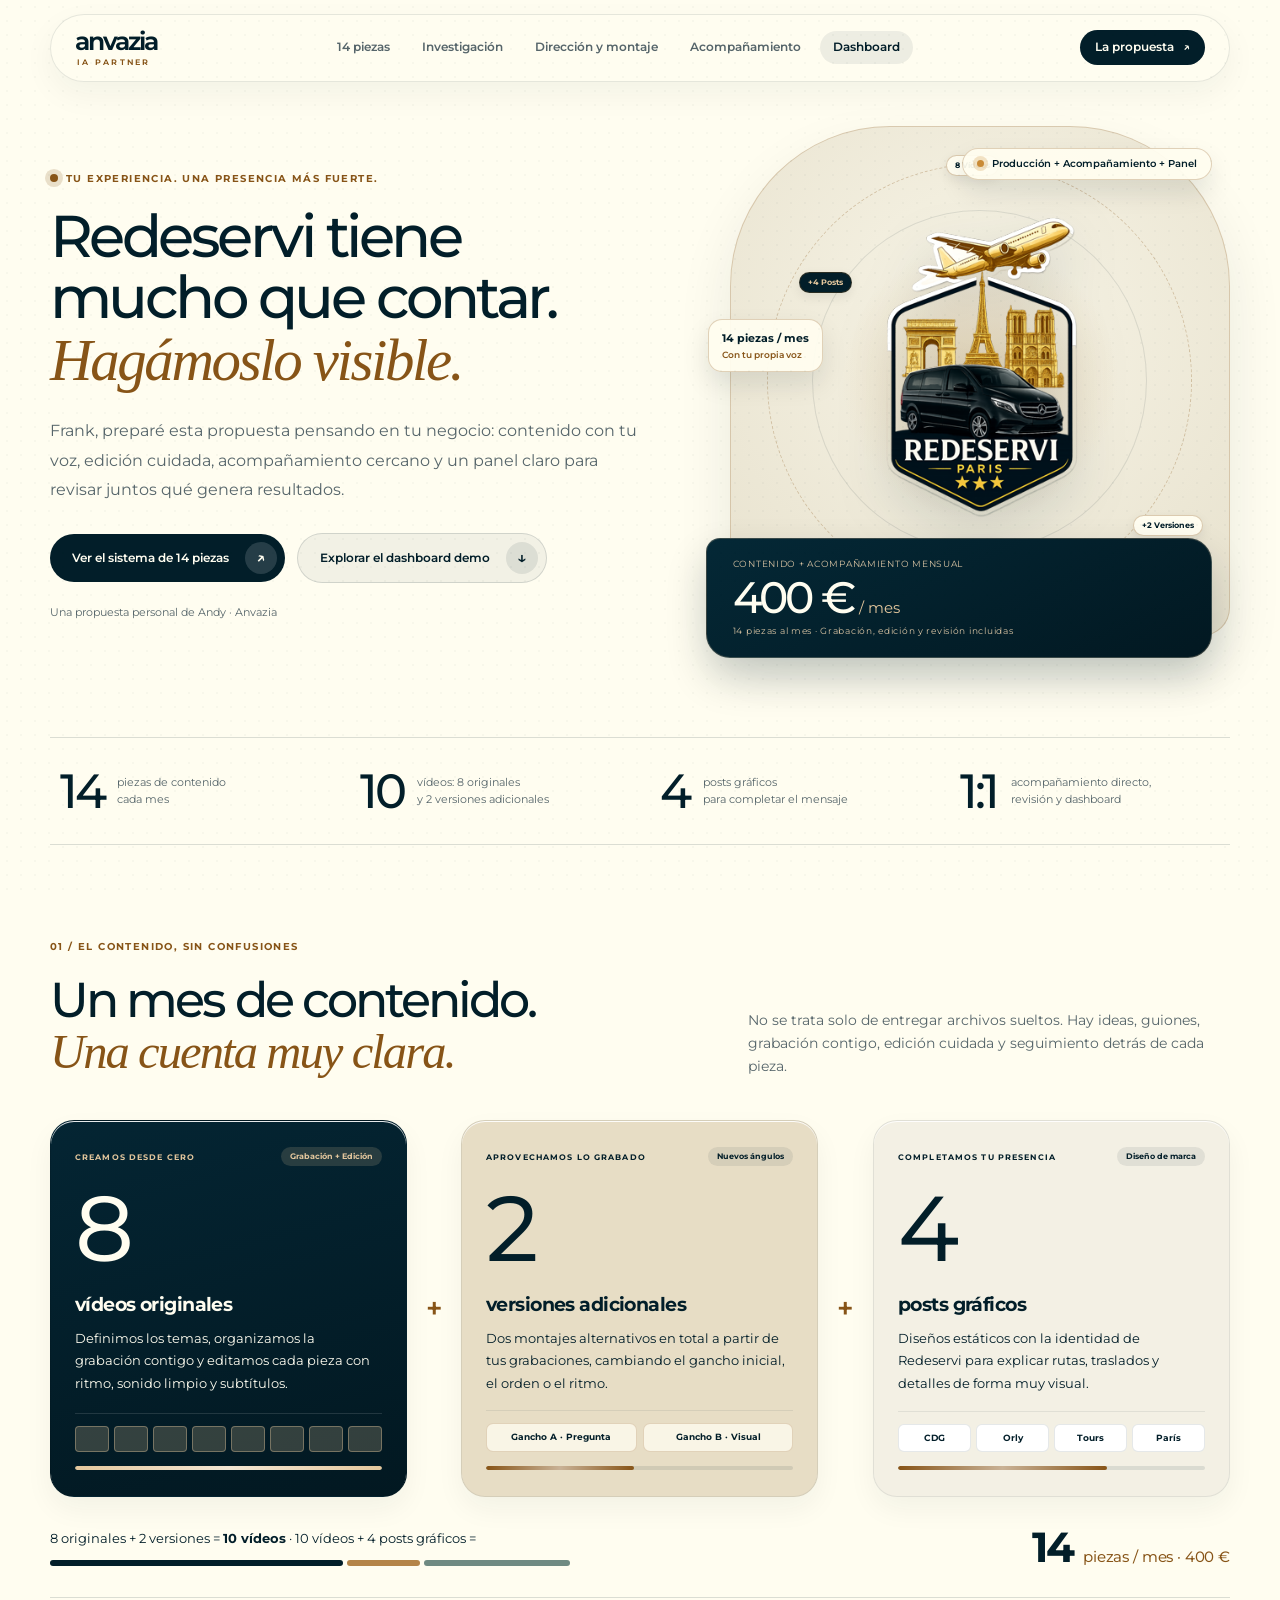
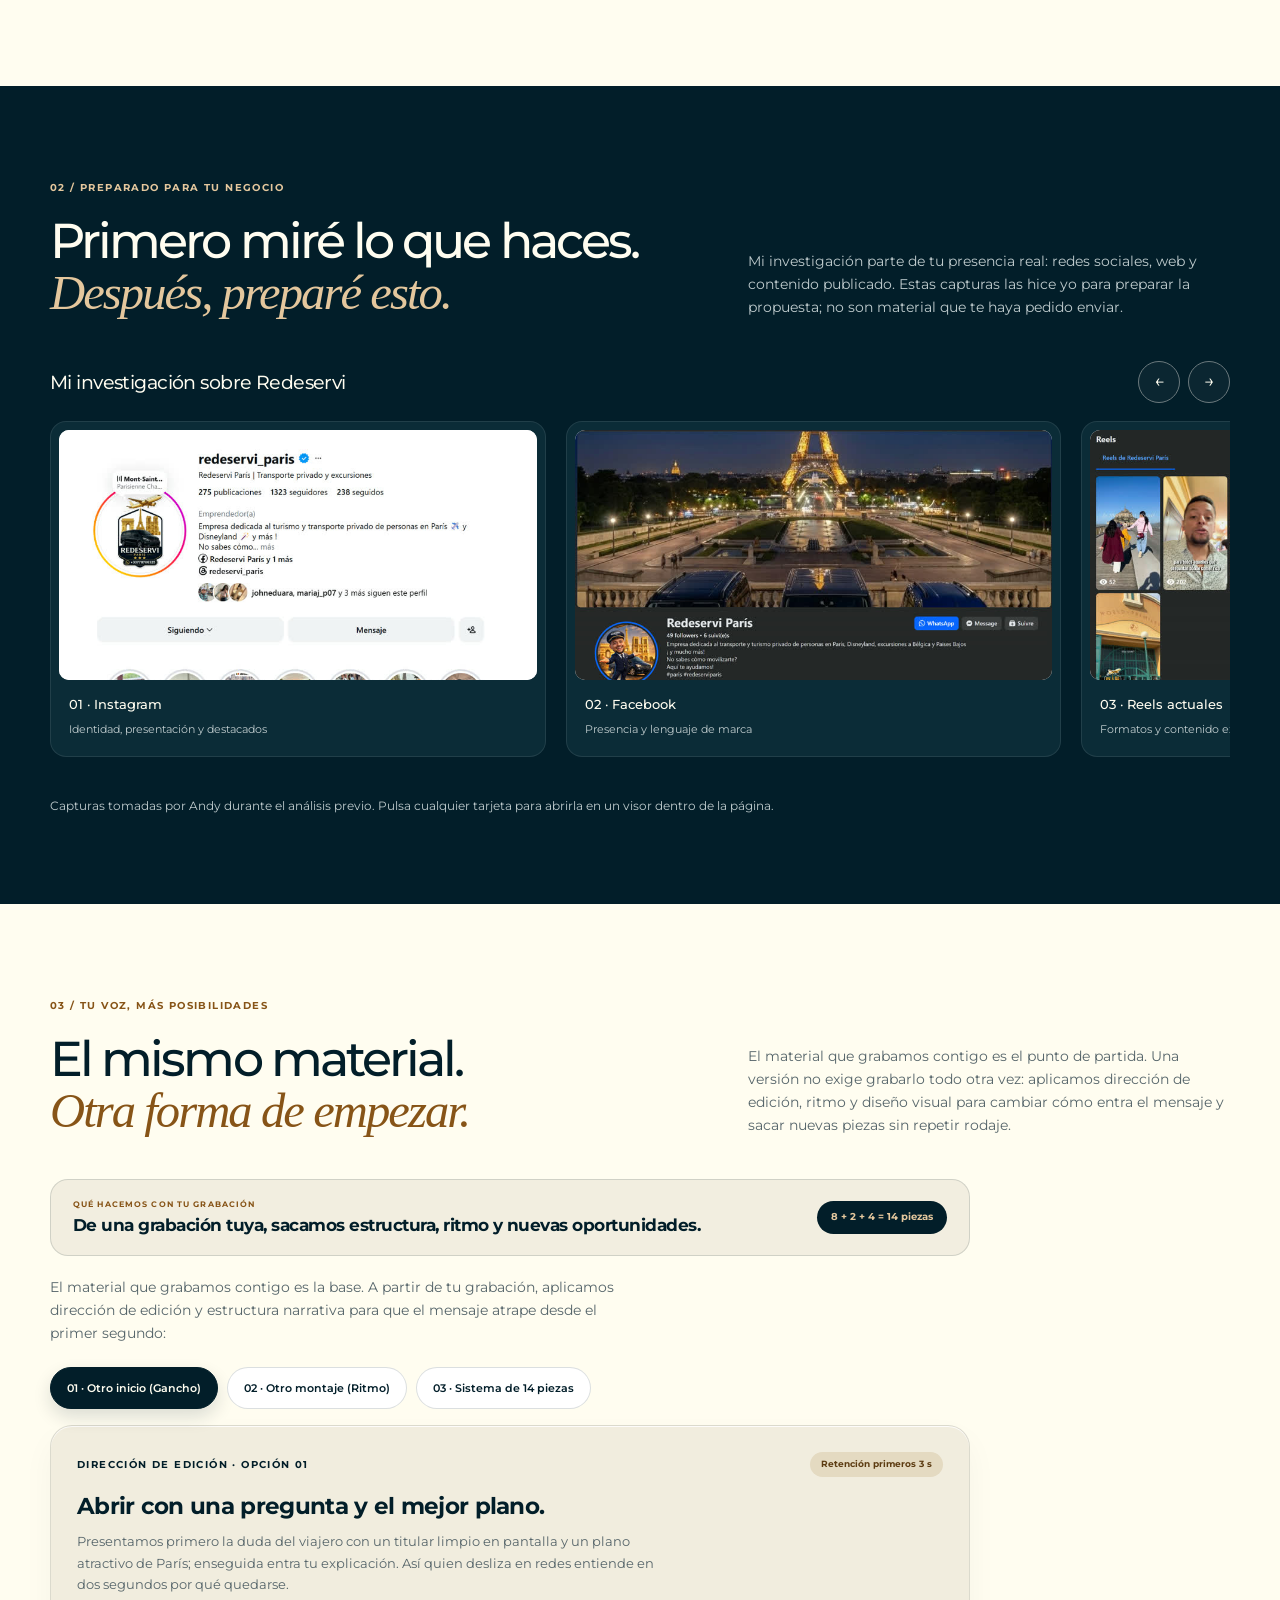
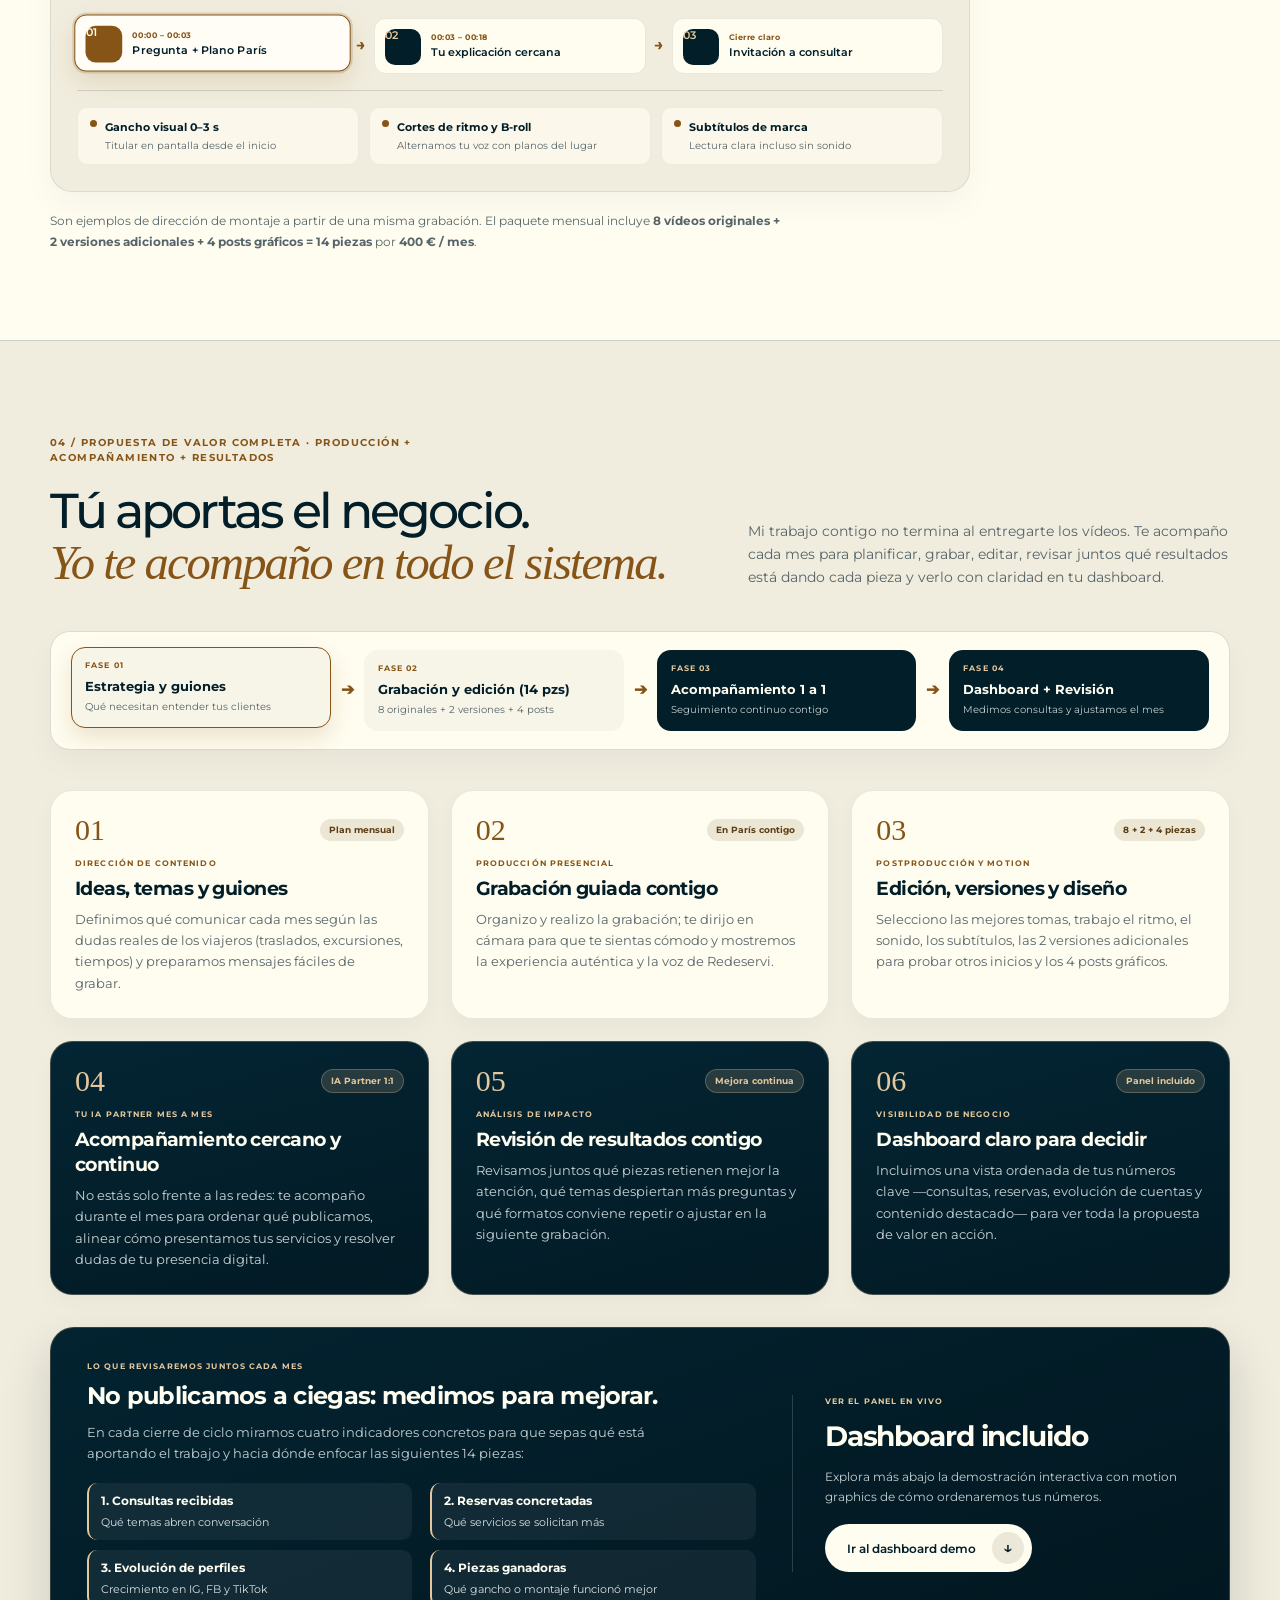
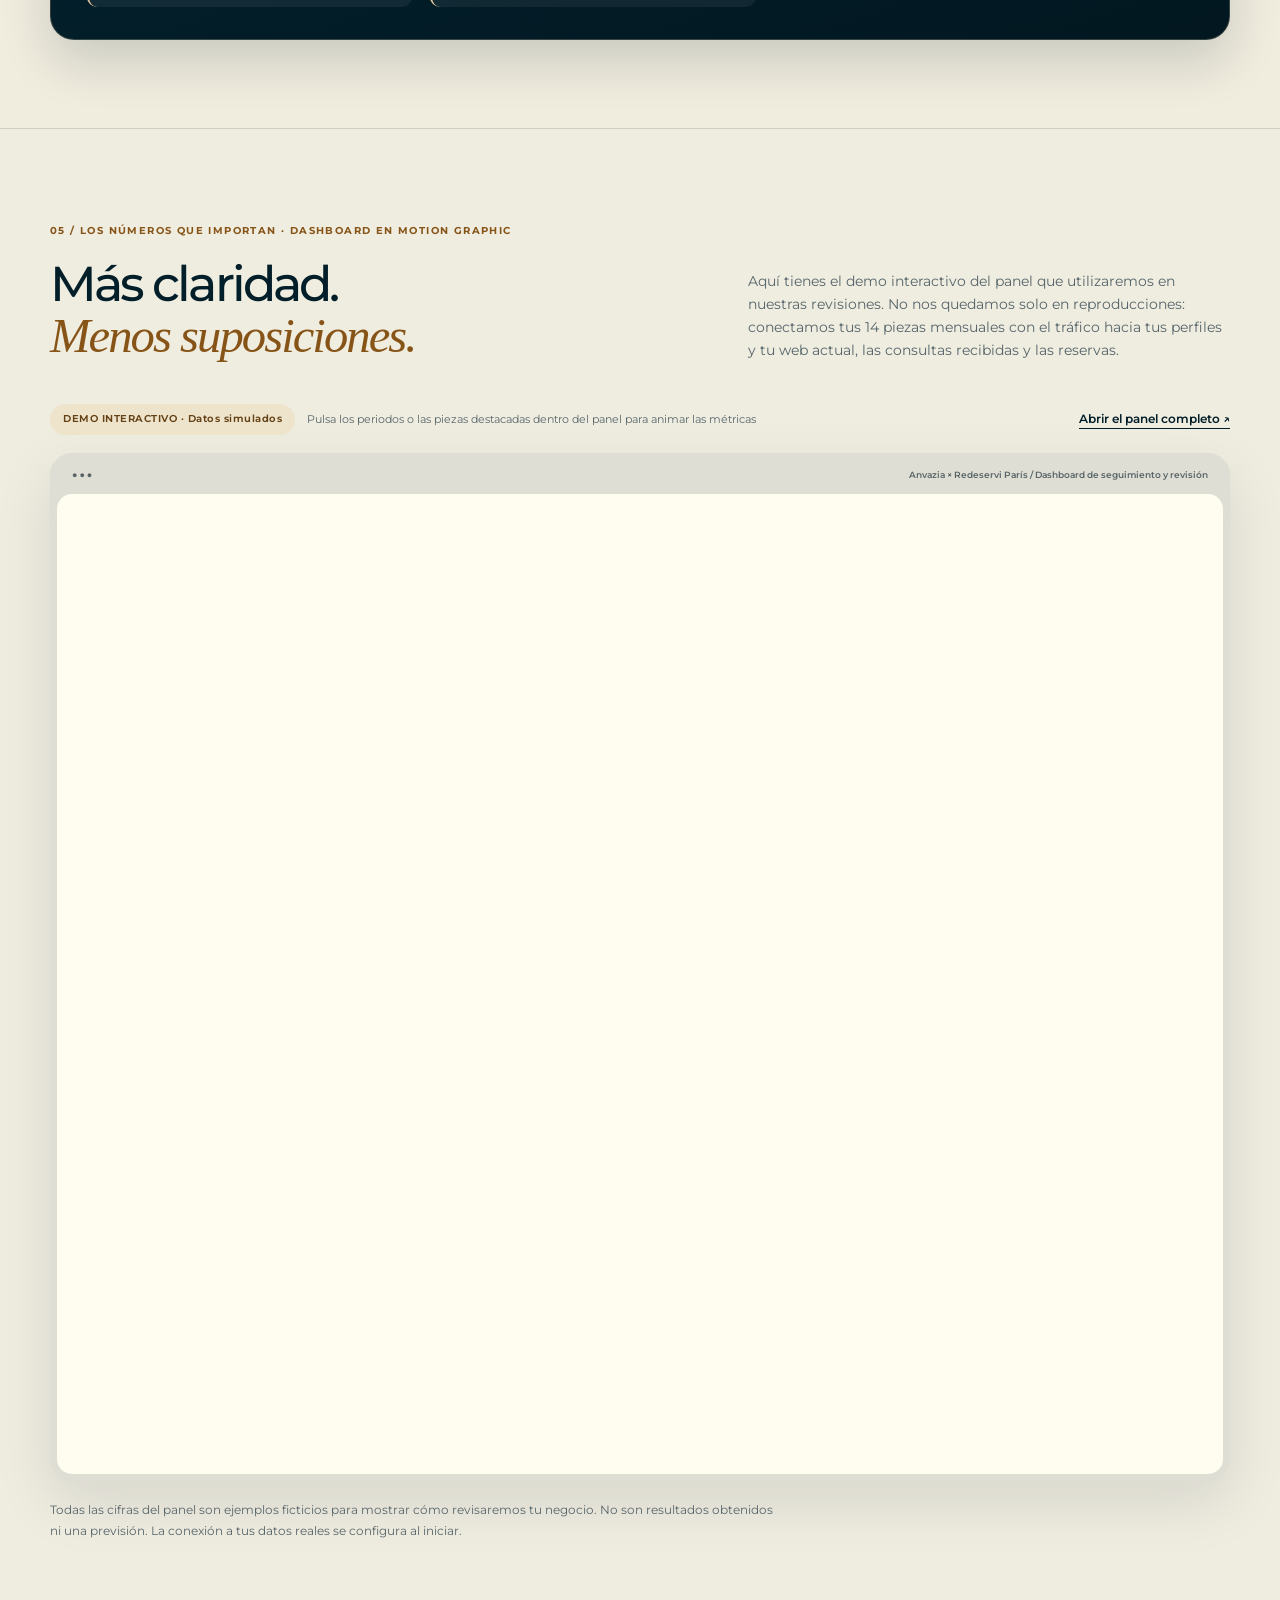
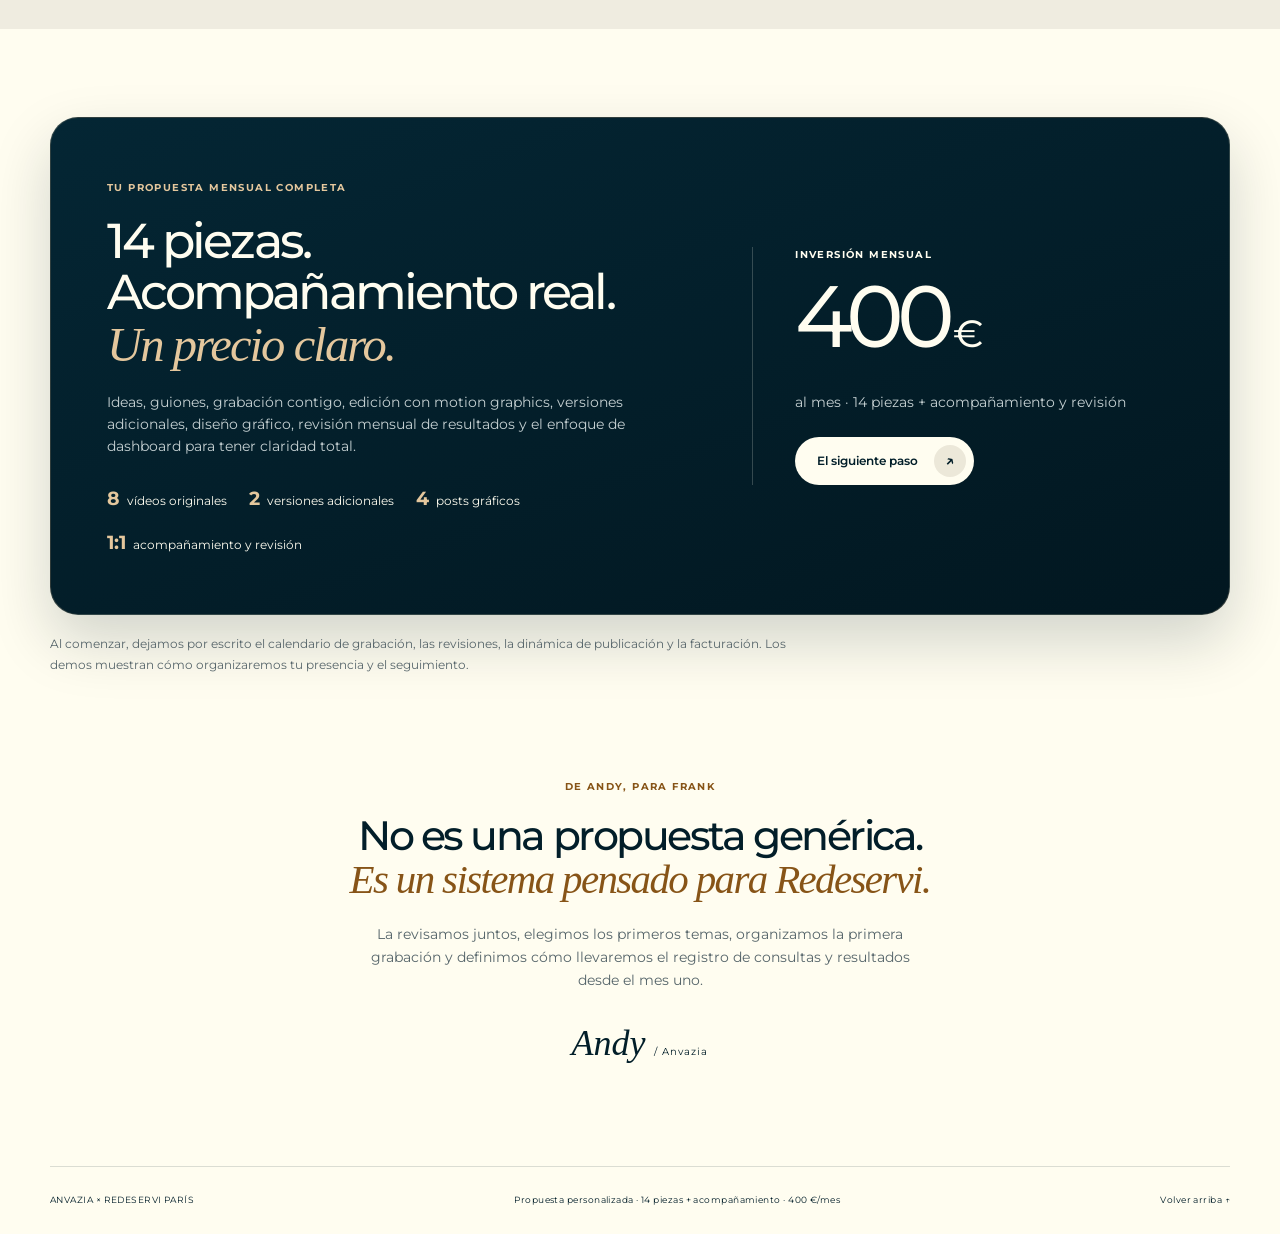
==== index.html @ 2d719757 "feat: deploy Redeservi proposal and dashboard demo" ====
<!doctype html>
<html lang="es">
<head>
<meta charset="utf-8">
<meta name="referrer" content="no-referrer">
<meta name="viewport" content="width=device-width,initial-scale=1">
<meta name="description" content="Una propuesta de Anvazia para Redeservi París: 14 piezas mensuales, grabación, edición, acompañamiento continuo, revisión de resultados y dashboard demo.">
<meta property="og:type" content="website">
<meta property="og:title" content="Anvazia × Redeservi París · Propuesta para Frank">
<meta property="og:description" content="14 piezas al mes (8 vídeos originales + 2 versiones + 4 posts gráficos), grabación, edición, acompañamiento 1:1 y dashboard de resultados · 400 € / mes.">
<meta property="og:url" content="https://redeservi.anvazia.com">
<meta property="og:image" content="https://redeservi.anvazia.com/web-assets/logo.png">
<title>Frank, una propuesta para Redeservi · Anvazia</title>
<link rel="stylesheet" href="web-assets/site.css">
<script src="web-assets/site.js" defer></script>
</head>
<body>
<div class="scroll-progress" id="scroll-progress" aria-hidden="true"></div>
<div class="ambient-grain" aria-hidden="true"></div>
<a class="skip" href="#contenido">Ir al contenido</a>

<header class="masthead wrap" id="top-nav">
 <a class="wordmark" href="#inicio" aria-label="Anvazia, inicio">anvazia<span>IA PARTNER</span></a>
 <nav class="mast-nav" aria-label="Secciones de la propuesta">
  <a href="#contenido-mensual" data-nav-sec="contenido-mensual">14 piezas</a>
  <a href="#investigacion" data-nav-sec="investigacion">Investigación</a>
  <a href="#versiones" data-nav-sec="versiones">Dirección y montaje</a>
  <a href="#acompanamiento" data-nav-sec="acompanamiento">Acompañamiento</a>
  <a href="#panel" data-nav-sec="panel">Dashboard</a>
 </nav>
 <a class="nav-link" href="#propuesta">La propuesta <span aria-hidden="true">↗</span></a>
</header>

<main id="contenido">
<section class="hero wrap" id="inicio">
 <div class="hero-copy" data-reveal>
  <p class="eyebrow"><span class="pulse-ring" aria-hidden="true"></span> TU EXPERIENCIA. UNA PRESENCIA MÁS FUERTE.</p>
  <h1>Redeservi tiene<br>mucho que contar.<br><em>Hagámoslo visible.</em></h1>
  <p class="lead">Frank, preparé esta propuesta pensando en tu negocio: contenido con tu voz, edición cuidada, acompañamiento cercano y un panel claro para revisar juntos qué genera resultados.</p>
  <div class="hero-actions">
   <a class="button" href="#contenido-mensual">Ver el sistema de 14 piezas <span aria-hidden="true">↗</span></a>
   <a class="button ghost" href="#panel">Explorar el dashboard demo <span aria-hidden="true">↓</span></a>
  </div>
  <p class="byline">Una propuesta personal de Andy · Anvazia</p>
 </div>

 <div class="hero-art" data-reveal>
  <div class="hero-glow-orb" aria-hidden="true"></div>
  <div class="brand-orbit" aria-hidden="true"><span class="orbit-node n1">8 Vídeos</span><span class="orbit-node n2">+2 Versiones</span></div>
  <div class="brand-orbit orbit-inner" aria-hidden="true"><span class="orbit-node n3">+4 Posts</span><span class="orbit-node n4">Dashboard</span></div>
  <img class="hero-logo" data-local="web-assets/logo.png" data-imgur="https://i.imgur.com/gsu6xul.png" src="web-assets/logo.png" onerror="if(!this.dataset.fb){this.dataset.fb=1;this.src=this.dataset.imgur;}" alt="Logo original de Redeservi París" width="1024" height="1536">
  <div class="hero-floating-pill pill-top">
   <span class="dot-live" aria-hidden="true"></span>
   <span>Producción + Acompañamiento + Panel</span>
  </div>
  <div class="hero-floating-pill pill-left" aria-hidden="true">
   <b>14 piezas / mes</b>
   <small>Con tu propia voz</small>
  </div>
  <div class="hero-seal">
   <span>CONTENIDO + ACOMPAÑAMIENTO MENSUAL</span>
   <strong data-price="400">400 €<small>/ mes</small></strong>
   <span>14 piezas al mes · Grabación, edición y revisión incluidas</span>
  </div>
 </div>
</section>

<div class="overview wrap" aria-label="La propuesta en cuatro pilares" data-reveal>
 <div class="ov-item"><strong data-pieces="14" data-count="14">14</strong><span>piezas de contenido<br>cada mes</span></div>
 <div class="ov-item"><strong data-videos="10" data-count="10">10</strong><span>vídeos: 8 originales<br>y 2 versiones adicionales</span></div>
 <div class="ov-item"><strong data-graphics="4" data-count="4">4</strong><span>posts gráficos<br>para completar el mensaje</span></div>
 <div class="ov-item"><strong>1:1</strong><span>acompañamiento directo,<br>revisión y dashboard</span></div>
</div>

<section class="section wrap" id="contenido-mensual" data-reveal>
 <div class="section-head split-head">
  <div>
   <p class="eyebrow">01 / EL CONTENIDO, SIN CONFUSIONES</p>
   <h2>Un mes de contenido.<br><em>Una cuenta muy clara.</em></h2>
  </div>
  <p>No se trata solo de entregar archivos sueltos. Hay ideas, guiones, grabación contigo, edición cuidada y seguimiento detrás de cada pieza.</p>
 </div>

 <div class="equation">
  <article class="number-card originals" data-stagger="1">
   <div class="nc-head">
    <span class="small-label">CREAMOS DESDE CERO</span>
    <span class="nc-chip">Grabación + Edición</span>
   </div>
   <strong data-originals="8" data-count="8">8</strong>
   <h3>vídeos originales</h3>
   <p>Definimos los temas, organizamos la grabación contigo y editamos cada pieza con ritmo, sonido limpio y subtítulos.</p>
   <div class="nc-mini-motion reels-slots" aria-hidden="true">
    <i></i><i></i><i></i><i></i><i></i><i></i><i></i><i></i>
   </div>
   <div class="card-meter" aria-hidden="true"><span style="width:100%"></span></div>
  </article>

  <span class="operator" aria-hidden="true">+</span>

  <article class="number-card versions" data-stagger="2">
   <div class="nc-head">
    <span class="small-label">APROVECHAMOS LO GRABADO</span>
    <span class="nc-chip">Nuevos ángulos</span>
   </div>
   <strong data-versions="2" data-count="2">2</strong>
   <h3>versiones adicionales</h3>
   <p>Dos montajes alternativos en total a partir de tus grabaciones, cambiando el gancho inicial, el orden o el ritmo.</p>
   <div class="nc-mini-motion branch-slots" aria-hidden="true">
    <span>Gancho A · Pregunta</span>
    <span>Gancho B · Visual</span>
   </div>
   <div class="card-meter" aria-hidden="true"><span style="width:48%"></span></div>
  </article>

  <span class="operator" aria-hidden="true">+</span>

  <article class="number-card graphics" data-stagger="3">
   <div class="nc-head">
    <span class="small-label">COMPLETAMOS TU PRESENCIA</span>
    <span class="nc-chip">Diseño de marca</span>
   </div>
   <strong data-count="4">4</strong>
   <h3>posts gráficos</h3>
   <p>Diseños estáticos con la identidad de Redeservi para explicar rutas, traslados y detalles de forma muy visual.</p>
   <div class="nc-mini-motion grid-slots" aria-hidden="true">
    <b>CDG</b><b>Orly</b><b>Tours</b><b>París</b>
   </div>
   <div class="card-meter" aria-hidden="true"><span style="width:68%"></span></div>
  </article>
 </div>

 <div class="total-line">
  <div class="total-breakdown">
   <span>8 originales + 2 versiones = <b>10 vídeos</b> · 10 vídeos + 4 posts gráficos =</span>
   <div class="total-segments" aria-hidden="true">
    <i class="seg-o" title="8 vídeos originales"></i>
    <i class="seg-v" title="2 versiones adicionales"></i>
    <i class="seg-g" title="4 posts gráficos"></i>
   </div>
  </div>
  <strong>14 <small>piezas / mes · 400 €</small></strong>
 </div>
</section>

<section class="dark-section" id="investigacion">
 <div class="wrap section" data-reveal>
  <div class="section-head split-head">
   <div>
    <p class="eyebrow">02 / PREPARADO PARA TU NEGOCIO</p>
    <h2>Primero miré lo que haces.<br><em>Después, preparé esto.</em></h2>
   </div>
   <p>Mi investigación parte de tu presencia real: redes sociales, web y contenido publicado. Estas capturas las hice yo para preparar la propuesta; no son material que te haya pedido enviar.</p>
  </div>
  <div class="gallery-header">
   <h3>Mi investigación sobre Redeservi</h3>
   <div class="gallery-controls">
    <button type="button" data-gallery="-1" aria-label="Ver capturas anteriores">←</button>
    <button type="button" data-gallery="1" aria-label="Ver más capturas">→</button>
   </div>
  </div>
  <div class="research-gallery" id="research-gallery" tabindex="0" aria-label="Capturas originales de investigación; desplaza para ver todas">
   <figure><a data-local-href="web-assets/instagram.png" href="web-assets/instagram.png" target="_blank" rel="noopener noreferrer" data-lightbox="01 · Instagram · Identidad, presentación y destacados"><img data-local="web-assets/instagram.png" data-imgur="https://i.imgur.com/XdmT55O.png" src="web-assets/instagram.png" onerror="if(!this.dataset.fb){this.dataset.fb=1;this.src=this.dataset.imgur;}" alt="Captura del perfil de Instagram redeservi_paris" width="840" height="536"><span class="zoom-pill">Ampliar captura ↗</span></a><figcaption><b>01 · Instagram</b><span>Identidad, presentación y destacados</span></figcaption></figure>
   <figure><a data-local-href="web-assets/facebook_perfil_aportado_1.png" href="web-assets/facebook_perfil_aportado_1.png" target="_blank" rel="noopener noreferrer" data-lightbox="02 · Facebook · Presencia y lenguaje de marca"><img data-local="web-assets/facebook_perfil_aportado_1.png" data-imgur="https://i.imgur.com/3qDGveB.png" src="web-assets/facebook_perfil_aportado_1.png" onerror="if(!this.dataset.fb){this.dataset.fb=1;this.src=this.dataset.imgur;}" alt="Captura del perfil de Facebook de Redeservi"><span class="zoom-pill">Ampliar captura ↗</span></a><figcaption><b>02 · Facebook</b><span>Presencia y lenguaje de marca</span></figcaption></figure>
   <figure><a data-local-href="web-assets/facebook_reels_aportado.png" href="web-assets/facebook_reels_aportado.png" target="_blank" rel="noopener noreferrer" data-lightbox="03 · Reels actuales · Formatos y contenido publicado"><img data-local="web-assets/facebook_reels_aportado.png" data-imgur="https://i.imgur.com/71eprFX.png" src="web-assets/facebook_reels_aportado.png" onerror="if(!this.dataset.fb){this.dataset.fb=1;this.src=this.dataset.imgur;}" alt="Captura de la galería de Reels de Redeservi"><span class="zoom-pill">Ampliar captura ↗</span></a><figcaption><b>03 · Reels actuales</b><span>Formatos y contenido existente</span></figcaption></figure>
   <figure><a data-local-href="web-assets/tiktok_perfil_aportado.png" href="web-assets/tiktok_perfil_aportado.png" target="_blank" rel="noopener noreferrer" data-lightbox="04 · TikTok · Tu presencia en vídeo corto"><img data-local="web-assets/tiktok_perfil_aportado.png" data-imgur="https://i.imgur.com/Koih0J7.png" src="web-assets/tiktok_perfil_aportado.png" onerror="if(!this.dataset.fb){this.dataset.fb=1;this.src=this.dataset.imgur;}" alt="Captura del perfil de TikTok de Redeservi"><span class="zoom-pill">Ampliar captura ↗</span></a><figcaption><b>04 · TikTok</b><span>Tu presencia en vídeo corto</span></figcaption></figure>
   <figure><a data-local-href="web-assets/web_captura_completa_2026-10-28.png" href="web-assets/web_captura_completa_2026-10-28.png" target="_blank" rel="noopener noreferrer" data-lightbox="05 · Tu web actual · Identidad y servicios en París"><img data-local="web-assets/web_captura_completa_2026-10-28.png" data-imgur="https://i.imgur.com/hglrvMM.jpeg" src="web-assets/web_captura_completa_2026-10-28.png" onerror="if(!this.dataset.fb){this.dataset.fb=1;this.src=this.dataset.imgur;}" alt="Captura de la web de Redeservi tomada el 28 de octubre de 2026"><span class="zoom-pill">Ampliar captura ↗</span></a><figcaption><b>05 · Tu web actual</b><span>Identidad y recorrido del visitante</span></figcaption></figure>
   <figure><a data-local-href="web-assets/facebook_perfil_aportado_2.png" href="web-assets/facebook_perfil_aportado_2.png" target="_blank" rel="noopener noreferrer" data-lightbox="06 · Facebook · Segunda vista de investigación"><img data-local="web-assets/facebook_perfil_aportado_2.png" data-imgur="https://i.imgur.com/keJvA2v.png" src="web-assets/facebook_perfil_aportado_2.png" onerror="if(!this.dataset.fb){this.dataset.fb=1;this.src=this.dataset.imgur;}" alt="Segunda captura de investigación del perfil de Facebook"><span class="zoom-pill">Ampliar captura ↗</span></a><figcaption><b>06 · Facebook, detalle</b><span>Material adicional de investigación</span></figcaption></figure>
  </div>
  <p class="caption">Capturas tomadas por Andy durante el análisis previo. Pulsa cualquier tarjeta para abrirla en un visor dentro de la página.</p>
 </div>
</section>

<section class="section wrap" id="versiones" data-reveal>
 <div class="section-head split-head">
  <div>
   <p class="eyebrow">03 / TU VOZ, MÁS POSIBILIDADES</p>
   <h2>El mismo material.<br><em>Otra forma de empezar.</em></h2>
  </div>
  <p>El material que grabamos contigo es el punto de partida. Una versión no exige grabarlo todo otra vez: aplicamos dirección de edición, ritmo y diseño visual para cambiar cómo entra el mensaje y sacar nuevas piezas sin repetir rodaje.</p>
 </div>

 <div class="video-layout single-col">
  <div class="variant-copy">
   <div class="mg-explainer-banner">
    <div>
     <span class="small-label">QUÉ HACEMOS CON TU GRABACIÓN</span>
     <h3>De una grabación tuya, sacamos estructura, ritmo y nuevas oportunidades.</h3>
    </div>
    <span class="mg-pill-offer">8 + 2 + 4 = 14 piezas</span>
   </div>

   <p>El material que grabamos contigo es la base. A partir de tu grabación, aplicamos dirección de edición y estructura narrativa para que el mensaje atrape desde el primer segundo:</p>

   <div class="variant-options" role="group" aria-label="Explorar ideas de montaje para Redeservi">
    <button type="button" class="selected" data-variant="hook" aria-pressed="true">01 · Otro inicio (Gancho)</button>
    <button type="button" class="variant-btn" data-variant="rhythm" aria-pressed="false">02 · Otro montaje (Ritmo)</button>
    <button type="button" class="variant-btn" data-variant="system" aria-pressed="false">03 · Sistema de 14 piezas</button>
   </div>

   <div class="variant-stage" id="variant-stage" aria-live="polite">
    <div class="variant-stage-head">
     <span class="small-label" id="variant-kicker">DIRECCIÓN DE EDICIÓN · OPCIÓN 01</span>
     <span class="variant-badge" id="variant-time-badge">Retención primeros 3 s</span>
    </div>
    <h3 id="variant-title">Abrir con una pregunta y el mejor plano.</h3>
    <p id="variant-description">Presentamos primero la duda del viajero con un titular limpio en pantalla y un plano atractivo de París; enseguida entra tu explicación. Así quien desliza en redes entiende en dos segundos por qué quedarse.</p>

    <div class="edit-timeline" aria-label="Secuencia ilustrativa de montaje">
     <div class="timeline-step is-highlighted" id="step-card-0" data-step-scene="0">
      <span class="beat-step-num" aria-hidden="true">01</span>
      <div>
       <small id="beat-time-1">00:00 – 00:03</small>
       <span id="beat-one">Pregunta + Plano París</span>
      </div>
     </div>
     <i class="tl-connector" aria-hidden="true">→</i>
     <div class="timeline-step" id="step-card-1" data-step-scene="1">
      <span class="beat-step-num" aria-hidden="true">02</span>
      <div>
       <small id="beat-time-2">00:03 – 00:18</small>
       <span id="beat-two">Tu explicación cercana</span>
      </div>
     </div>
     <i class="tl-connector" aria-hidden="true">→</i>
     <div class="timeline-step" id="step-card-2" data-step-scene="3">
      <span class="beat-step-num" aria-hidden="true">03</span>
      <div>
       <small id="beat-time-3">Cierre claro</small>
       <span id="beat-three">Invitación a consultar</span>
      </div>
     </div>
    </div>

    <div class="mg-layers-breakdown">
     <div class="mg-layer-chip"><span class="chip-dot"></span><div><b>Gancho visual 0–3 s</b><span>Titular en pantalla desde el inicio</span></div></div>
     <div class="mg-layer-chip"><span class="chip-dot"></span><div><b>Cortes de ritmo y B-roll</b><span>Alternamos tu voz con planos del lugar</span></div></div>
     <div class="mg-layer-chip"><span class="chip-dot"></span><div><b>Subtítulos de marca</b><span>Lectura clara incluso sin sonido</span></div></div>
    </div>
   </div>

   <p class="caption">Son ejemplos de dirección de montaje a partir de una misma grabación. El paquete mensual incluye <b>8 vídeos originales + 2 versiones adicionales + 4 posts gráficos = 14 piezas</b> por <b>400 € / mes</b>.</p>
  </div>
 </div>
</section>

<section class="process-section" id="acompanamiento">
 <div class="wrap section" data-reveal>
  <div class="section-head split-head">
   <div>
    <p class="eyebrow">04 / PROPUESTA DE VALOR COMPLETA · PRODUCCIÓN + ACOMPAÑAMIENTO + RESULTADOS</p>
    <h2>Tú aportas el negocio.<br><em>Yo te acompaño en todo el sistema.</em></h2>
   </div>
   <p>Mi trabajo contigo no termina al entregarte los vídeos. Te acompaño cada mes para planificar, grabar, editar, revisar juntos qué resultados está dando cada pieza y verlo con claridad en tu dashboard.</p>
  </div>

  <div class="value-cycle-banner" id="value-cycle-banner" aria-label="Ciclo continuo de trabajo entre Andy y Frank">
   <div class="cycle-node is-pulse" data-cycle="0"><span class="cycle-step">FASE 01</span><strong>Estrategia y guiones</strong><small>Qué necesitan entender tus clientes</small></div>
   <span class="cycle-arrow" aria-hidden="true">➔</span>
   <div class="cycle-node" data-cycle="1"><span class="cycle-step">FASE 02</span><strong>Grabación y edición (14 pzs)</strong><small>8 originales + 2 versiones + 4 posts</small></div>
   <span class="cycle-arrow" aria-hidden="true">➔</span>
   <div class="cycle-node active" data-cycle="2"><span class="cycle-step">FASE 03</span><strong>Acompañamiento 1 a 1</strong><small>Seguimiento continuo contigo</small></div>
   <span class="cycle-arrow" aria-hidden="true">➔</span>
   <div class="cycle-node active" data-cycle="3"><span class="cycle-step">FASE 04</span><strong>Dashboard + Revisión</strong><small>Medimos consultas y ajustamos el mes</small></div>
  </div>

  <ol class="process-list">
   <li data-pillar="0">
    <div class="pillar-top"><span>01</span><em class="pillar-badge">Plan mensual</em></div>
    <div>
     <small class="pillar-tag">DIRECCIÓN DE CONTENIDO</small>
     <h3>Ideas, temas y guiones</h3>
     <p>Definimos qué comunicar cada mes según las dudas reales de los viajeros (traslados, excursiones, tiempos) y preparamos mensajes fáciles de grabar.</p>
    </div>
   </li>
   <li data-pillar="1">
    <div class="pillar-top"><span>02</span><em class="pillar-badge">En París contigo</em></div>
    <div>
     <small class="pillar-tag">PRODUCCIÓN PRESENCIAL</small>
     <h3>Grabación guiada contigo</h3>
     <p>Organizo y realizo la grabación; te dirijo en cámara para que te sientas cómodo y mostremos la experiencia auténtica y la voz de Redeservi.</p>
    </div>
   </li>
   <li data-pillar="1">
    <div class="pillar-top"><span>03</span><em class="pillar-badge">8 + 2 + 4 piezas</em></div>
    <div>
     <small class="pillar-tag">POSTPRODUCCIÓN Y MOTION</small>
     <h3>Edición, versiones y diseño</h3>
     <p>Selecciono las mejores tomas, trabajo el ritmo, el sonido, los subtítulos, las 2 versiones adicionales para probar otros inicios y los 4 posts gráficos.</p>
    </div>
   </li>
   <li class="featured-pillar" data-pillar="2">
    <div class="pillar-top"><span>04</span><em class="pillar-badge gold">IA Partner 1:1</em></div>
    <div>
     <small class="pillar-tag">TU IA PARTNER MES A MES</small>
     <h3>Acompañamiento cercano y continuo</h3>
     <p>No estás solo frente a las redes: te acompaño durante el mes para ordenar qué publicamos, alinear cómo presentamos tus servicios y resolver dudas de tu presencia digital.</p>
    </div>
   </li>
   <li class="featured-pillar" data-pillar="3">
    <div class="pillar-top"><span>05</span><em class="pillar-badge gold">Mejora continua</em></div>
    <div>
     <small class="pillar-tag">ANÁLISIS DE IMPACTO</small>
     <h3>Revisión de resultados contigo</h3>
     <p>Revisamos juntos qué piezas retienen mejor la atención, qué temas despiertan más preguntas y qué formatos conviene repetir o ajustar en la siguiente grabación.</p>
    </div>
   </li>
   <li class="featured-pillar" data-pillar="3">
    <div class="pillar-top"><span>06</span><em class="pillar-badge gold">Panel incluido</em></div>
    <div>
     <small class="pillar-tag">VISIBILIDAD DE NEGOCIO</small>
     <h3>Dashboard claro para decidir</h3>
     <p>Incluimos una vista ordenada de tus números clave —consultas, reservas, evolución de cuentas y contenido destacado— para ver toda la propuesta de valor en acción.</p>
    </div>
   </li>
  </ol>

  <div class="value-summary-card">
   <div class="value-summary-copy">
    <span class="small-label">LO QUE REVISAREMOS JUNTOS CADA MES</span>
    <h3>No publicamos a ciegas: medimos para mejorar.</h3>
    <p>En cada cierre de ciclo miramos cuatro indicadores concretos para que sepas qué está aportando el trabajo y hacia dónde enfocar las siguientes 14 piezas:</p>
    <div class="review-pillars">
     <span><b>1. Consultas recibidas</b> Qué temas abren conversación</span>
     <span><b>2. Reservas concretadas</b> Qué servicios se solicitan más</span>
     <span><b>3. Evolución de perfiles</b> Crecimiento en IG, FB y TikTok</span>
     <span><b>4. Piezas ganadoras</b> Qué gancho o montaje funcionó mejor</span>
    </div>
   </div>
   <div class="value-summary-cta">
    <span class="small-label">VER EL PANEL EN VIVO</span>
    <strong>Dashboard incluido</strong>
    <p>Explora más abajo la demostración interactiva con motion graphics de cómo ordenaremos tus números.</p>
    <a class="button light" href="#panel">Ir al dashboard demo <span aria-hidden="true">↓</span></a>
   </div>
  </div>
 </div>
</section>

<section class="dashboard-section" id="panel">
 <div class="wrap section" data-reveal>
  <div class="section-head split-head">
   <div>
    <p class="eyebrow">05 / LOS NÚMEROS QUE IMPORTAN · DASHBOARD EN MOTION GRAPHIC</p>
    <h2>Más claridad.<br><em>Menos suposiciones.</em></h2>
   </div>
   <p>Aquí tienes el demo interactivo del panel que utilizaremos en nuestras revisiones. No nos quedamos solo en reproducciones: conectamos tus 14 piezas mensuales con el tráfico hacia tus perfiles y tu web actual, las consultas recibidas y las reservas.</p>
  </div>
  <div class="demo-toolbar">
   <div class="toolbar-badges">
    <span class="demo-badge">DEMO INTERACTIVO · Datos simulados</span>
    <span class="demo-hint">Pulsa los periodos o las piezas destacadas dentro del panel para animar las métricas</span>
   </div>
   <a class="text-link" href="demo.html" target="_blank" rel="noopener">Abrir el panel completo ↗</a>
  </div>
  <div class="browser-frame">
   <div class="browser-chrome" aria-hidden="true"><span>● ● ●</span><span>Anvazia × Redeservi París / Dashboard de seguimiento y revisión</span></div>
   <iframe title="Dashboard demo con cifras simuladas, no resultados de Redeservi" src="demo.html" loading="lazy" sandbox="allow-scripts" class="dashboard-frame"></iframe>
  </div>
  <p class="caption">Todas las cifras del panel son ejemplos ficticios para mostrar cómo revisaremos tu negocio. No son resultados obtenidos ni una previsión. La conexión a tus datos reales se configura al iniciar.</p>
 </div>
</section>

<section class="section wrap" id="propuesta" data-reveal>
 <div class="offer-card">
  <div>
   <p class="eyebrow">TU PROPUESTA MENSUAL COMPLETA</p>
   <h2>14 piezas.<br>Acompañamiento real.<br><em>Un precio claro.</em></h2>
   <p>Ideas, guiones, grabación contigo, edición con motion graphics, versiones adicionales, diseño gráfico, revisión mensual de resultados y el enfoque de dashboard para tener claridad total.</p>
   <ul class="offer-list">
    <li><b>8</b> vídeos originales</li>
    <li><b>2</b> versiones adicionales</li>
    <li><b>4</b> posts gráficos</li>
    <li><b>1:1</b> acompañamiento y revisión</li>
   </ul>
  </div>
  <div class="offer-price">
   <span class="small-label">INVERSIÓN MENSUAL</span>
   <strong>400<span>€</span></strong>
   <p>al mes · 14 piezas + acompañamiento y revisión</p>
   <a class="button light" href="#siguiente">El siguiente paso <span aria-hidden="true">↗</span></a>
  </div>
 </div>
 <p class="caption">Al comenzar, dejamos por escrito el calendario de grabación, las revisiones, la dinámica de publicación y la facturación. Los demos muestran cómo organizaremos tu presencia y el seguimiento.</p>
</section>

<section class="closing wrap" id="siguiente" data-reveal>
 <p class="eyebrow">DE ANDY, PARA FRANK</p>
 <h2>No es una propuesta genérica.<br><em>Es un sistema pensado para Redeservi.</em></h2>
 <p>La revisamos juntos, elegimos los primeros temas, organizamos la primera grabación y definimos cómo llevaremos el registro de consultas y resultados desde el mes uno.</p>
 <span class="signature">Andy <span>/ Anvazia</span></span>
</section>
</main>

<div class="lightbox-modal" id="lightbox-modal" role="dialog" aria-modal="true" aria-label="Vista ampliada de captura de investigación" hidden>
 <div class="lightbox-backdrop" data-close-lightbox></div>
 <div class="lightbox-dialog">
  <div class="lightbox-bar">
   <span id="lightbox-caption">Investigación Redeservi</span>
   <button type="button" class="lightbox-close" data-close-lightbox aria-label="Cerrar vista ampliada">Cerrar ✕</button>
  </div>
  <img id="lightbox-img" src="" alt="Captura ampliada" referrerpolicy="no-referrer">
 </div>
</div>

<footer class="wrap footer">
 <span>ANVAZIA × REDESERVI PARÍS</span>
 <span>Propuesta personalizada · 14 piezas + acompañamiento · 400 €/mes</span>
 <a href="#inicio">Volver arriba ↑</a>
</footer>
</body>
</html>
---- web-assets/site.css ----
@import url('font.css');
:root{
 --ink:#021e29;
 --ink-soft:#0b2f3d;
 --cream:#fffdf0;
 --gold:#875417;
 --gold-bright:#d69e4e;
 --sand:#ece8d9;
 --muted:#56656a;
 --line:rgba(2,30,41,.14);
 --ease:cubic-bezier(.22,1,.36,1);
 --spring:cubic-bezier(.34,1.56,.64,1);
}
*{box-sizing:border-box}
html{scroll-behavior:smooth;scroll-padding-top:84px;overflow-x:hidden}
body{margin:0;background:var(--cream);color:var(--ink);font:400 15px/1.65 Montserrat,sans-serif;overflow-x:hidden}
img,video,iframe,svg{max-width:100%}
img{display:block}
a{color:inherit}
button{font:inherit;cursor:pointer}
button,a{-webkit-tap-highlight-color:transparent}
a:focus-visible,button:focus-visible,[tabindex]:focus-visible{outline:3px solid #bc7d2f;outline-offset:4px}
button:disabled{cursor:default}
.wrap{width:min(1180px,calc(100% - 88px));margin-inline:auto}
h1,h2,h3,p,figure{margin:0}
h1,h2{font-weight:500;line-height:1.05;letter-spacing:-.06em}
h1{font-size:clamp(38px,4.6vw,66px)}
h2{font-size:clamp(30px,3.8vw,50px)}
h1 em,h2 em{font-family:Georgia,serif;font-weight:400;letter-spacing:-.04em;color:var(--gold)}
h3{font-size:19px;line-height:1.32;letter-spacing:-.03em}
p{max-width:66ch}
p+p{margin-top:12px}
.eyebrow,.small-label{font-size:10px;letter-spacing:.14em;font-weight:700;line-height:1.5;text-transform:uppercase}
.eyebrow{margin-bottom:20px;color:var(--gold);display:inline-flex;align-items:center;gap:8px}
.small-label{display:block}
.lead{font-size:16px;line-height:1.85;color:var(--muted)}
.caption{font-size:12px;line-height:1.75;color:var(--muted);margin-top:18px;max-width:92ch}
.skip{position:absolute;top:-100px;left:20px;background:white;padding:12px;z-index:60}
.skip:focus{top:10px}

/* Top Scroll Progress & Ambient Grain */
.scroll-progress{
 position:fixed;
 top:0;
 left:0;
 right:0;
 height:3px;
 background:linear-gradient(90deg,#875417,#e4c79d,#021e29);
 transform-origin:left;
 transform:scaleX(0);
 z-index:55;
 pointer-events:none;
}
.ambient-grain{
 position:fixed;
 inset:0;
 pointer-events:none;
 z-index:45;
 opacity:.028;
 background-image:radial-gradient(#021e29 .75px,transparent .75px);
 background-size:14px 14px;
}

/* Reveal & Stagger Motion */
[data-reveal]{opacity:1;transform:translateY(0);transition:opacity .85s var(--ease),transform .85s var(--ease)}
.js-ready [data-reveal]:not(.is-visible){opacity:0;transform:translateY(28px)}
.js-ready [data-reveal].is-visible [data-stagger="1"]{animation:card-rise .75s var(--ease) .06s both}
.js-ready [data-reveal].is-visible [data-stagger="2"]{animation:card-rise .75s var(--ease) .18s both}
.js-ready [data-reveal].is-visible [data-stagger="3"]{animation:card-rise .75s var(--ease) .3s both}
@keyframes card-rise{from{opacity:0;transform:translateY(22px) scale(.97)}to{opacity:1;transform:translateY(0) scale(1)}}

/* Floating Fluid Island Header */
.masthead{
 display:flex;
 align-items:center;
 justify-content:space-between;
 padding:14px 24px;
 margin-top:14px;
 gap:20px;
 border-radius:100px;
 background:rgba(255,253,240,.86);
 backdrop-filter:blur(14px);
 -webkit-backdrop-filter:blur(14px);
 border:1px solid rgba(2,30,41,.1);
 box-shadow:0 12px 32px rgba(2,30,41,.05);
 position:sticky;
 top:12px;
 z-index:40;
 transition:box-shadow .35s var(--ease),background .35s var(--ease);
}
.wordmark{font-size:25px;font-weight:650;letter-spacing:-.08em;text-decoration:none;line-height:1}
.wordmark span{display:block;font-size:7.5px;letter-spacing:.3em;margin:5px 0 0 2px;color:var(--gold)}
.mast-nav{display:flex;gap:6px;align-items:center}
.mast-nav a{
 font-size:11.5px;
 text-decoration:none;
 color:var(--muted);
 font-weight:600;
 padding:7px 13px;
 border-radius:100px;
 transition:color .25s var(--ease),background .25s var(--ease);
}
.mast-nav a:hover,.mast-nav a.is-current{color:var(--ink);background:rgba(2,30,41,.07)}
.nav-link{
 font-size:11.5px;
 font-weight:600;
 text-decoration:none;
 background:var(--ink);
 color:var(--cream);
 padding:8px 15px;
 border-radius:100px;
 transition:transform .3s var(--ease),background .3s var(--ease);
}
.nav-link:hover{transform:translateY(-1px);background:#0d3948}
.nav-link span{margin-left:6px}

/* Hero */
.hero{display:grid;grid-template-columns:1.2fr 1fr;align-items:center;gap:44px;padding-block:44px 76px}
.pulse-ring{width:8px;height:8px;border-radius:50%;background:var(--gold);box-shadow:0 0 0 5px rgba(135,84,23,.18);animation:pulse-dot 2.2s infinite}
.hero-copy .lead{margin:24px 0 28px;max-width:54ch}
.hero-actions{display:flex;flex-wrap:wrap;gap:12px;align-items:center}
.byline{font-size:11px;margin-top:20px;color:var(--muted)}
.button{
 display:inline-flex;
 align-items:center;
 justify-content:space-between;
 gap:16px;
 border:0;
 border-radius:100px;
 background:var(--ink);
 color:var(--cream);
 text-decoration:none;
 font-size:12px;
 font-weight:600;
 padding:8px 8px 8px 22px;
 transition:transform .38s var(--ease),background .38s var(--ease),box-shadow .38s var(--ease);
 min-height:48px;
}
.button span{display:grid;place-items:center;width:32px;height:32px;border-radius:50%;background:rgba(255,255,255,.14);font-size:16px;transition:transform .38s var(--spring)}
.button:hover{transform:translateY(-2px);background:#0c3847;box-shadow:0 14px 28px rgba(2,30,41,.16)}
.button:hover span{transform:translate(2px,-2px) scale(1.08)}
.button:active{transform:scale(.98)}
.button.ghost{background:rgba(2,30,41,.05);color:var(--ink);border:1px solid var(--line)}
.button.ghost span{background:rgba(2,30,41,.09)}
.button.light{background:var(--cream);color:var(--ink)}
.button.light span{background:var(--sand)}

.hero-art{
 min-height:510px;
 position:relative;
 display:flex;
 justify-content:center;
 align-items:center;
 background:radial-gradient(circle at 50% 38%,#f7f4e6 0%,#e7e1cd 100%);
 border-radius:160px 160px 28px 28px;
 margin:0 0 25px 16px;
 padding:6px;
 box-shadow:inset 0 0 0 1px rgba(135,84,23,.22),0 26px 56px rgba(2,30,41,.09);
}
.hero-glow-orb{
 position:absolute;
 width:280px;
 height:280px;
 border-radius:50%;
 background:radial-gradient(circle,rgba(214,158,78,.28) 0%,rgba(214,158,78,0) 70%);
 animation:orb-breathe 4.5s ease-in-out infinite alternate;
 pointer-events:none;
}
@keyframes orb-breathe{from{transform:scale(.88);opacity:.65}to{transform:scale(1.18);opacity:1}}
.brand-orbit{position:absolute;width:85%;height:85%;border:1px dashed rgba(135,84,23,.28);border-radius:50%;animation:orbit-spin 38s linear infinite;pointer-events:none}
.brand-orbit.orbit-inner{width:67%;height:67%;border-style:solid;border-color:rgba(2,30,41,.1);animation-direction:reverse;animation-duration:28s}
@keyframes orbit-spin{to{transform:rotate(360deg)}}
.orbit-node{
 position:absolute;
 background:var(--cream);
 color:var(--ink);
 border:1px solid rgba(135,84,23,.3);
 font-size:8px;
 font-weight:700;
 padding:3px 8px;
 border-radius:100px;
 box-shadow:0 4px 12px rgba(2,30,41,.08);
 animation:orbit-counter 38s linear infinite;
}
.orbit-inner .orbit-node{animation-direction:reverse;animation-duration:28s;background:var(--ink);color:#e4c79d}
@keyframes orbit-counter{to{transform:rotate(-360deg)}}
.orbit-node.n1{top:-10px;left:42%}
.orbit-node.n2{bottom:14%;right:-12px}
.orbit-node.n3{top:18%;left:-14px}
.orbit-node.n4{bottom:-10px;left:38%}

.hero-logo{width:236px;height:auto;position:relative;margin-top:-26px;filter:drop-shadow(0 22px 28px rgba(2,30,41,.15));animation:float-soft 4.8s ease-in-out infinite alternate}
@keyframes float-soft{from{transform:translateY(-6px)}to{transform:translateY(6px)}}
.hero-floating-pill{
 position:absolute;
 background:rgba(255,253,240,.94);
 border:1px solid rgba(135,84,23,.26);
 border-radius:100px;
 padding:7px 14px;
 font-size:10px;
 font-weight:600;
 display:inline-flex;
 align-items:center;
 gap:8px;
 box-shadow:0 12px 26px rgba(2,30,41,.1);
}
.hero-floating-pill.pill-top{top:22px;right:18px;animation:float-soft 4s ease-in-out infinite alternate-reverse}
.hero-floating-pill.pill-left{
 top:38%;
 left:-22px;
 border-radius:14px;
 flex-direction:column;
 align-items:flex-start;
 gap:1px;
 padding:9px 13px;
 animation:float-soft 5.2s ease-in-out infinite alternate;
}
.hero-floating-pill.pill-left b{font-size:11px;color:var(--ink)}
.hero-floating-pill.pill-left small{font-size:8.5px;color:var(--gold);font-weight:600}
.dot-live{width:7px;height:7px;border-radius:50%;background:#c98a35;display:inline-block;box-shadow:0 0 0 4px rgba(201,138,53,.24);animation:pulse-dot 2s infinite}
@keyframes pulse-dot{0%,100%{transform:scale(1);opacity:1}50%{transform:scale(1.28);opacity:.7}}

.hero-seal{
 position:absolute;
 bottom:-22px;
 left:-24px;
 right:18px;
 background:linear-gradient(155deg,#042836 0%,#021821 100%);
 color:var(--cream);
 padding:18px 26px;
 border-radius:14px 24px 24px 24px;
 box-shadow:0 20px 40px rgba(2,30,41,.2);
 border:1px solid rgba(228,199,157,.24);
}
.hero-seal>span{display:block;font-size:9px;letter-spacing:.08em;color:#d8c3a3}
.hero-seal strong{display:block;font-size:44px;line-height:1.18;letter-spacing:-.06em;font-weight:500;color:var(--cream)}
.hero-seal small{font-size:15px;font-weight:400;letter-spacing:0;margin-left:6px;color:#e4c79d}

/* Overview bar */
.overview{display:grid;grid-template-columns:repeat(4,1fr);border-block:1px solid var(--line);padding-block:22px;gap:20px}
.ov-item{display:flex;align-items:center;gap:14px;padding:6px 10px;border-radius:14px;transition:background .3s var(--ease),transform .3s var(--ease)}
.ov-item:hover{background:rgba(135,84,23,.06);transform:translateY(-2px)}
.overview strong{font-size:48px;font-weight:500;letter-spacing:-.07em;line-height:1.05;color:var(--ink)}
.overview span{font-size:11px;line-height:1.55;color:var(--muted)}

/* Sections & Equation with Animated Mini-Motions */
.section{padding-block:88px}
.section-head{margin-bottom:42px}
.section-head>p:last-child{margin-top:20px;max-width:62ch;color:var(--muted)}
.split-head{display:grid;grid-template-columns:1.35fr 1fr;gap:48px;align-items:end}
.split-head>p:last-child{font-size:14px;margin-top:0}
.equation{display:grid;grid-template-columns:1fr 30px 1fr 30px 1fr;align-items:stretch;gap:12px}
.number-card{
 padding:26px 24px;
 border-radius:24px;
 background:#f3f0e4;
 box-shadow:inset 0 1px 0 rgba(255,255,255,.9),0 12px 28px rgba(2,30,41,.05);
 border:1px solid rgba(2,30,41,.08);
 display:flex;
 flex-direction:column;
 transition:transform .4s var(--ease),box-shadow .4s var(--ease);
}
.number-card:hover{transform:translateY(-6px);box-shadow:0 20px 42px rgba(2,30,41,.1)}
.nc-head{display:flex;justify-content:space-between;align-items:center;gap:8px}
.nc-chip{font-size:8px;font-weight:700;padding:3px 9px;border-radius:100px;background:rgba(2,30,41,.08);color:var(--ink)}
.originals .nc-chip{background:rgba(228,199,157,.16);color:#e4c79d}
.number-card>strong{font-size:92px;font-weight:450;line-height:1.06;letter-spacing:-.08em;display:block;margin:14px 0}
.number-card p{font-size:13px;line-height:1.72;margin-top:10px;flex:1}
.number-card .small-label{font-size:8px}

/* Mini motion graphics inside the 3 equation cards */
.nc-mini-motion{margin-top:16px;padding-top:12px;border-top:1px solid rgba(2,30,41,.08)}
.originals .nc-mini-motion{border-top-color:rgba(255,255,255,.12)}
.reels-slots{display:grid;grid-template-columns:repeat(8,1fr);gap:5px}
.reels-slots i{
 display:block;
 height:26px;
 border-radius:4px;
 background:rgba(228,199,157,.22);
 border:1px solid rgba(228,199,157,.38);
 animation:slot-pulse 2.4s ease-in-out infinite;
}
.reels-slots i:nth-child(2){animation-delay:.2s}
.reels-slots i:nth-child(3){animation-delay:.4s}
.reels-slots i:nth-child(4){animation-delay:.6s}
.reels-slots i:nth-child(5){animation-delay:.8s}
.reels-slots i:nth-child(6){animation-delay:1s}
.reels-slots i:nth-child(7){animation-delay:1.2s}
.reels-slots i:nth-child(8){animation-delay:1.4s}
@keyframes slot-pulse{0%,100%{background:rgba(228,199,157,.18);transform:scaleY(.88)}50%{background:#e4c79d;transform:scaleY(1.06)}}

.branch-slots{display:flex;gap:6px}
.branch-slots span{
 flex:1;
 font-size:9px;
 font-weight:700;
 padding:6px 8px;
 border-radius:7px;
 background:rgba(255,253,240,.75);
 text-align:center;
 border:1px solid rgba(135,84,23,.22);
 animation:branch-swap 3s ease-in-out infinite alternate;
}
.branch-slots span:last-child{animation-delay:1.5s}
@keyframes branch-swap{from{transform:translateY(0);border-color:rgba(135,84,23,.18)}to{transform:translateY(-2px);border-color:var(--gold);background:#fffdf0}}

.grid-slots{display:grid;grid-template-columns:repeat(4,1fr);gap:5px}
.grid-slots b{
 font-size:8.5px;
 font-weight:700;
 padding:6px 4px;
 border-radius:6px;
 background:white;
 text-align:center;
 border:1px solid rgba(2,30,41,.1);
}

.card-meter{height:4px;background:rgba(2,30,41,.1);border-radius:4px;margin-top:14px;overflow:hidden}
.card-meter span{display:block;height:100%;background:var(--gold);border-radius:4px;position:relative;overflow:hidden}
.card-meter span::after{
 content:'';
 position:absolute;
 inset:0;
 background:linear-gradient(90deg,transparent,rgba(255,255,255,.55),transparent);
 animation:shimmer-sweep 2.6s infinite;
}
@keyframes shimmer-sweep{from{transform:translateX(-100%)}to{transform:translateX(100%)}}

.originals{background:linear-gradient(165deg,#042533 0%,#021821 100%);color:var(--cream)}
.originals .small-label{color:#e4c79d}
.originals .card-meter{background:rgba(255,255,255,.14)}
.originals .card-meter span{background:#e4c79d}
.versions{background:#e7ddc5}
.operator{display:grid;place-items:center;font-size:28px;color:var(--gold);font-weight:600}
.total-line{border-bottom:1px solid var(--line);padding:26px 0;display:flex;justify-content:space-between;align-items:center;gap:20px}
.total-breakdown{flex:1;max-width:520px}
.total-breakdown>span{font-size:13px;display:block}
.total-segments{display:grid;grid-template-columns:8fr 2fr 4fr;gap:4px;height:6px;margin-top:10px}
.total-segments i{display:block;border-radius:100px}
.seg-o{background:var(--ink)}
.seg-v{background:#b48448}
.seg-g{background:#6f8a82}
.total-line>strong{font-size:42px;line-height:1.15;letter-spacing:-.05em}
.total-line small{font-size:15px;font-weight:450;letter-spacing:-.01em;color:var(--gold)}

/* Dark section & gallery with Lightbox zoom */
.dark-section{background:var(--ink);color:var(--cream)}
.dark-section h2 em,.dark-section .eyebrow{color:#e4c79d}
.dark-section .section-head>p:last-child,.dark-section .caption{color:#bfcbcd}
.gallery-header{display:flex;justify-content:space-between;align-items:center;margin-bottom:18px}
.gallery-header h3{font-weight:450}
.gallery-controls{display:flex;gap:8px}
.gallery-controls button{border:1px solid #6b797d;background:rgba(255,255,255,.04);color:var(--cream);border-radius:50%;width:42px;height:42px;font-size:18px;transition:background .25s var(--ease),transform .25s var(--ease)}
.gallery-controls button:hover{background:rgba(255,255,255,.14);transform:scale(1.06)}
.research-gallery{display:flex;gap:20px;overflow-x:auto;scroll-snap-type:x mandatory;padding-bottom:20px;scrollbar-color:#bd9c6c #16343e;scrollbar-width:thin}
.research-gallery figure{flex:0 0 42%;scroll-snap-align:start;background:#0b2c37;padding:8px;border-radius:16px;min-width:0;border:1px solid rgba(255,255,255,.09);transition:transform .35s var(--ease),border-color .35s var(--ease)}
.research-gallery figure:hover{transform:translateY(-4px);border-color:rgba(228,199,157,.4)}
.research-gallery a{display:block;background:white;border-radius:10px;overflow:hidden;position:relative;text-decoration:none}
.research-gallery img{width:100%;height:250px;object-fit:cover;object-position:top;transition:transform .55s var(--ease)}
.research-gallery a:hover img{transform:scale(1.04)}
.zoom-pill{
 position:absolute;
 right:10px;
 bottom:10px;
 background:rgba(2,30,41,.86);
 color:#e4c79d;
 font-size:9px;
 font-weight:700;
 padding:5px 10px;
 border-radius:100px;
 border:1px solid rgba(228,199,157,.35);
 opacity:0;
 transform:translateY(6px);
 transition:opacity .3s var(--ease),transform .3s var(--ease);
}
.research-gallery a:hover .zoom-pill,.research-gallery a:focus-visible .zoom-pill{opacity:1;transform:translateY(0)}
.research-gallery figcaption{padding:14px 10px 8px}
.research-gallery figcaption b{display:block;font-size:13px;font-weight:500}
.research-gallery figcaption span{font-size:11px;color:#bfcbcd}

/* Section 03: Motion Graphic + Frank Video Studio Stage */
.video-layout{display:grid;grid-template-columns:400px minmax(0,1fr);gap:48px;align-items:start}
.video-layout.single-col{grid-template-columns:minmax(0,1fr);max-width:920px}
.motion-card{
 width:100%;
 max-width:400px;
 background:linear-gradient(165deg,#052838 0%,#02161f 100%);
 color:var(--cream);
 padding:18px;
 border-radius:28px;
 box-shadow:0 26px 64px rgba(2,30,41,.22),inset 0 0 0 1px rgba(228,199,157,.18);
 position:relative;
}
.mg-top-bar{display:flex;justify-content:space-between;align-items:center;gap:8px;margin-bottom:12px}
.mg-live-pill{display:inline-flex;align-items:center;gap:7px;font-size:9px;font-weight:700;letter-spacing:.1em;background:rgba(255,255,255,.08);padding:5px 10px;border-radius:100px;color:#e4c79d}
.mg-step-counter{font-size:9px;letter-spacing:.12em;color:#a8b9bd;font-weight:600}

/* 3D Fanned Scene Strip (Ref 04 / Ref 05 style) */
.mg-scene-fan{display:grid;grid-template-columns:repeat(4,1fr);gap:7px;margin-bottom:12px;perspective:600px}
.mg-scene-thumb{
 background:#0b2c37;
 border:1px solid rgba(255,255,255,.14);
 border-radius:11px;
 padding:4px;
 color:var(--cream);
 text-align:center;
 transition:transform .42s var(--spring),border-color .35s var(--ease),background .35s var(--ease),box-shadow .35s var(--ease);
}
.mg-scene-thumb:nth-child(1){transform:rotate(-2.5deg)}
.mg-scene-thumb:nth-child(2){transform:rotate(-.8deg)}
.mg-scene-thumb:nth-child(3){transform:rotate(.8deg)}
.mg-scene-thumb:nth-child(4){transform:rotate(2.5deg)}
.mg-scene-thumb img{width:100%;height:56px;object-fit:cover;border-radius:7px}
.mg-scene-thumb span{display:block;font-size:8px;font-weight:600;margin-top:4px;white-space:nowrap;overflow:hidden;text-overflow:ellipsis;color:#c2d0d4}
.mg-scene-thumb:hover{transform:translateY(-3px) rotate(0deg)}
.mg-scene-thumb.is-active{
 border-color:#e4c79d;
 background:#194859;
 transform:translateY(-5px) scale(1.05) rotate(0deg);
 box-shadow:0 12px 24px rgba(0,0,0,.38),0 0 0 2px rgba(228,199,157,.42);
 z-index:2;
}
.mg-scene-thumb.is-active span{color:#fffdf0}

/* Phone screen with real video + motion graphic HUD */
.mg-phone-shell{
 padding:6px;
 background:rgba(255,255,255,.07);
 border-radius:22px;
 border:1px solid rgba(255,255,255,.14);
}
.mg-phone-screen{
 position:relative;
 border-radius:16px;
 overflow:hidden;
 aspect-ratio:9/14.2;
 background:#011218;
}
.mg-css-slides{position:absolute;inset:0;z-index:0;pointer-events:none}
.mg-css-slide{
 position:absolute;
 inset:0;
 width:100%;
 height:100%;
 object-fit:cover;
 opacity:0;
 animation:css-scene-loop 12s infinite;
 transition:opacity .45s var(--ease),transform .65s var(--ease);
}
.mg-css-slide.s1{animation-delay:0s;opacity:1}
.mg-css-slide.s2{animation-delay:3s}
.mg-css-slide.s3{animation-delay:6s}
.mg-css-slide.s4{animation-delay:9s}
.mg-phone-screen[data-active-slide] .mg-css-slide{animation:none;opacity:0;transform:scale(1.04)}
.mg-phone-screen[data-active-slide="0"] .mg-css-slide.s1,
.mg-phone-screen[data-active-slide="1"] .mg-css-slide.s2,
.mg-phone-screen[data-active-slide="2"] .mg-css-slide.s3,
.mg-phone-screen[data-active-slide="3"] .mg-css-slide.s4{opacity:1;transform:scale(1)}
.mg-slide-vignette{
 position:absolute;
 inset:0;
 background:linear-gradient(180deg,rgba(2,24,33,.52) 0%,rgba(2,24,33,.18) 42%,rgba(2,24,33,.78) 100%);
}
@keyframes css-scene-loop{
 0%,24%{opacity:1;transform:scale(1)}
 28%,96%{opacity:0;transform:scale(1.06)}
 100%{opacity:1;transform:scale(1)}
}
.mg-center-graphic{
 position:absolute;
 top:38%;
 left:50%;
 transform:translate(-50%,-50%);
 z-index:2;
 display:grid;
 place-items:center;
 pointer-events:none;
}
.mg-orbit-ring{
 width:112px;
 height:112px;
 border-radius:50%;
 border:1px dashed rgba(228,199,157,.45);
 animation:orbit-spin 18s linear infinite;
}
.mg-cut-pill{
 position:absolute;
 background:rgba(2,30,41,.82);
 color:#e4c79d;
 border:1px solid rgba(228,199,157,.45);
 border-radius:100px;
 padding:5px 11px;
 font-size:8px;
 font-weight:700;
 letter-spacing:.12em;
 white-space:nowrap;
 box-shadow:0 8px 20px rgba(0,0,0,.35);
}
.mg-scan-reticle,.mg-hud-top,.mg-floating-card,.mg-caption-overlay{z-index:2}
.mg-phone-screen.scene-transition video{transform:scale(1.03)}
.mg-scan-reticle{
 position:absolute;
 inset:12px;
 border:1px dashed rgba(228,199,157,.22);
 border-radius:12px;
 pointer-events:none;
}
.mg-hud-top{
 position:absolute;
 top:10px;
 left:10px;
 right:10px;
 display:flex;
 justify-content:space-between;
 align-items:flex-start;
 gap:8px;
 pointer-events:none;
}
.mg-hook-badge{
 background:rgba(2,30,41,.88);
 border:1px solid rgba(228,199,157,.6);
 border-radius:12px;
 padding:7px 11px;
 box-shadow:0 10px 24px rgba(0,0,0,.38);
 transform-origin:left top;
 transition:transform .42s var(--spring),opacity .42s var(--ease);
}
.mg-hook-badge.pop{animation:hook-pop .48s var(--spring)}
@keyframes hook-pop{0%{transform:scale(.88) translateY(-6px);opacity:.5}100%{transform:scale(1) translateY(0);opacity:1}}
.mg-hook-tag{display:block;font-size:7px;letter-spacing:.14em;color:#e4c79d;font-weight:700}
.mg-hook-badge strong{display:block;font-size:11px;line-height:1.25;color:#fffdf0;margin-top:2px}
.mg-Watermark{width:28px;height:auto;opacity:.92;filter:drop-shadow(0 4px 8px rgba(0,0,0,.5))}

/* Floating kinetic card over Frank's video */
.mg-floating-card{
 position:absolute;
 left:10px;
 right:10px;
 bottom:64px;
 background:rgba(255,253,240,.96);
 color:var(--ink);
 border-radius:14px;
 padding:10px 12px;
 box-shadow:0 16px 36px rgba(2,30,41,.46);
 border:1px solid rgba(135,84,23,.32);
 pointer-events:none;
 transition:transform .42s var(--ease),opacity .42s var(--ease);
}
.mg-floating-card.pulse{animation:mg-card-pop .54s var(--spring)}
@keyframes mg-card-pop{
 0%{transform:translateY(12px) scale(.94);opacity:.4}
 65%{transform:translateY(-2px) scale(1.02);opacity:1}
 100%{transform:translateY(0) scale(1);opacity:1}
}
.mg-floating-card .small-label{font-size:7px;color:var(--gold);letter-spacing:.14em}
.mg-floating-row{display:flex;align-items:center;gap:10px;margin-top:3px}
.mg-floating-row strong{
 font-size:26px;
 font-weight:650;
 line-height:1;
 letter-spacing:-.05em;
 color:var(--ink);
 background:#e9dec4;
 border-radius:9px;
 padding:6px 9px;
 min-width:42px;
 text-align:center;
}
.mg-floating-row h3{font-size:13px;font-weight:650;line-height:1.2;color:var(--ink)}
.mg-floating-row p{font-size:10px;line-height:1.35;color:var(--muted);margin-top:2px}

/* Dynamic caption bar + waveform */
.mg-caption-overlay{
 position:absolute;
 left:10px;
 right:10px;
 bottom:10px;
 background:rgba(2,24,33,.9);
 border:1px solid rgba(255,255,255,.18);
 border-radius:11px;
 padding:7px 10px;
 display:flex;
 align-items:center;
 gap:9px;
 pointer-events:none;
}
.mg-waveform{display:flex;align-items:center;gap:2px;height:16px;flex-shrink:0}
.mg-waveform i{
 display:block;
 width:2.5px;
 height:8px;
 background:#e4c79d;
 border-radius:2px;
 animation:wave-bounce .85s ease-in-out infinite alternate;
}
.mg-waveform i:nth-child(2n){animation-duration:.6s;height:14px}
.mg-waveform i:nth-child(3n){animation-duration:1.05s;height:6px}
.mg-waveform i:nth-child(4n){animation-duration:.72s;height:12px}
@keyframes wave-bounce{from{transform:scaleY(.4)}to{transform:scaleY(1.2)}}
.mg-sub-line{font-size:10px;line-height:1.3;color:#fffdf0;font-weight:500}
.mg-sub-line span{color:#e4c79d;font-weight:700}
.mg-sub-line em{font-style:normal;background:rgba(228,199,157,.24);color:#ffe2b3;padding:1px 5px;border-radius:4px;font-weight:700}

/* Multi-track NLE mini timeline with sweeping playhead */
.mg-nle-tracks{margin-top:12px;background:rgba(255,255,255,.04);border-radius:12px;padding:9px 10px;border:1px solid rgba(255,255,255,.09);position:relative;overflow:hidden}
.mg-nle-playhead{
 position:absolute;
 top:0;
 bottom:0;
 left:66px;
 width:2px;
 background:#e4c79d;
 box-shadow:0 0 8px #e4c79d;
 pointer-events:none;
 animation:playhead-sweep 12s linear infinite;
}
.motion-card.is-playing .mg-nle-playhead{animation:playhead-sweep 12s linear forwards}
@keyframes playhead-sweep{from{left:66px}to{left:calc(100% - 12px)}}
.mg-nle-row{display:grid;grid-template-columns:56px 1fr;align-items:center;gap:8px;font-size:8px;color:#a9b9bd;margin-bottom:5px}
.mg-nle-clips{display:grid;grid-template-columns:repeat(4,1fr);gap:4px}
.mg-nle-row:nth-child(3) .mg-nle-clips{grid-template-columns:1.1fr 1.4fr 1fr}
.mg-nle-clips b{
 background:#153b49;
 color:#d7e2e5;
 padding:3px 5px;
 border-radius:4px;
 font-weight:500;
 white-space:nowrap;
 overflow:hidden;
 text-overflow:ellipsis;
 border-left:2px solid #e4c79d;
 transition:background .3s var(--ease),color .3s var(--ease);
}
.mg-nle-clips b.is-lit{background:#e4c79d;color:var(--ink);font-weight:700}
.mg-nle-clips b.m1,.mg-nle-clips b.m2,.mg-nle-clips b.m3{background:#2d2518;border-left-color:#d69e4e;color:#f3dec0}
.motion-track{height:4px;background:#24434d;margin-top:7px;border-radius:4px;overflow:hidden}
.motion-track i{display:block;height:100%;background:linear-gradient(90deg,#e4c79d,#c98a35);transform-origin:left;animation:motion-progress 12s linear infinite}
.motion-card.is-playing .motion-track i{transition:none;animation:motion-progress 12s linear forwards}
@keyframes motion-progress{from{transform:scaleX(0)}to{transform:scaleX(1)}}

.mg-controls{display:grid;grid-template-columns:1fr;gap:8px;margin-top:12px}
.mg-btn-primary,.mg-btn-secondary{
 border-radius:100px;
 padding:9px 12px;
 font-size:10px;
 font-weight:600;
 min-height:40px;
 transition:transform .25s var(--ease),background .25s var(--ease);
}
.mg-btn-primary{background:#e4c79d;color:var(--ink);border:0}
.mg-btn-primary:hover{background:#efd7b0;transform:translateY(-1px)}
.mg-btn-secondary{background:rgba(255,255,255,.08);color:var(--cream);border:1px solid rgba(255,255,255,.18)}
.mg-btn-secondary:hover{background:rgba(255,255,255,.15)}
.motion-note{font-size:9px;display:block;margin-top:10px;text-align:center;color:#9eb0b5}

/* Right side of Section 03 */
.mg-explainer-banner{
 display:flex;
 justify-content:space-between;
 align-items:center;
 gap:16px;
 background:#f2eee0;
 border:1px solid var(--line);
 border-radius:18px;
 padding:18px 22px;
 margin-bottom:20px;
}
.mg-explainer-banner .small-label{font-size:8px;color:var(--gold)}
.mg-explainer-banner h3{font-size:17px;margin-top:4px}
.mg-pill-offer{
 background:var(--ink);
 color:#e4c79d;
 font-size:10px;
 font-weight:700;
 padding:8px 14px;
 border-radius:100px;
 white-space:nowrap;
}
.variant-copy>p:not(.eyebrow):not(.caption){font-size:14px;color:var(--muted)}
.variant-options{display:flex;flex-wrap:wrap;gap:9px;margin:22px 0 16px}
.variant-options button,.period-controls button{
 border:1px solid var(--line);
 background:white;
 color:var(--ink);
 border-radius:100px;
 padding:10px 16px;
 font-size:11px;
 font-weight:600;
 min-height:42px;
 transition:background .3s var(--ease),color .3s var(--ease),transform .3s var(--ease),box-shadow .3s var(--ease);
}
.variant-options button:hover,.period-controls button:hover{transform:translateY(-1px)}
.variant-options .selected,.period-controls .selected{background:var(--ink);color:var(--cream);border-color:var(--ink);box-shadow:0 8px 18px rgba(2,30,41,.14)}
.variant-stage{
 background:#f1edde;
 border-radius:22px;
 padding:26px;
 border:1px solid rgba(2,30,41,.09);
 box-shadow:inset 0 1px 0 rgba(255,255,255,.85),0 14px 32px rgba(2,30,41,.04);
 transition:transform .35s var(--ease);
}
.variant-stage.stage-swap{animation:stage-fade .4s var(--ease)}
@keyframes stage-fade{from{opacity:.55;transform:translateY(6px)}to{opacity:1;transform:translateY(0)}}
.variant-stage-head{display:flex;justify-content:space-between;align-items:center;gap:12px}
.variant-badge{background:#e4dac1;color:#5c3b11;font-size:9px;font-weight:700;padding:5px 11px;border-radius:100px}
.variant-stage h3{margin:14px 0 10px;font-size:23px}
.variant-stage>p{font-size:13px;color:var(--muted)}

.edit-timeline{display:grid;grid-template-columns:1fr auto 1fr auto 1fr;gap:8px;align-items:center;margin-top:22px}
.timeline-step{
 background:var(--cream);
 padding:8px 10px;
 border-radius:12px;
 display:flex;
 align-items:center;
 gap:10px;
 border:1px solid rgba(2,30,41,.09);
 cursor:pointer;
 transition:transform .38s var(--spring),border-color .35s var(--ease),box-shadow .35s var(--ease);
}
.timeline-step:hover{transform:translateY(-2px)}
.timeline-step.is-highlighted{
 border-color:var(--gold);
 background:#fffdf6;
 box-shadow:0 10px 24px rgba(135,84,23,.15),0 0 0 2px rgba(135,84,23,.18);
 transform:translateY(-3px) scale(1.02);
}
.timeline-step img{width:38px;height:58px;object-fit:cover;border-radius:7px;flex-shrink:0}
.beat-step-num{
 width:36px;
 height:36px;
 border-radius:10px;
 background:var(--ink);
 color:#e4c79d;
 display:grid;
 place-items:center;
 font-size:12px;
 font-weight:700;
 flex-shrink:0;
}
.timeline-step.is-highlighted .beat-step-num{background:var(--gold);color:#fffdf0}
.timeline-step small{display:block;font-size:8px;color:var(--gold);font-weight:700;letter-spacing:.06em}
.timeline-step span{display:block;font-size:11px;font-weight:600;line-height:1.25;margin-top:2px}
.tl-connector{font-style:normal;color:var(--gold);font-weight:700;font-size:16px}

.mg-layers-breakdown{display:grid;grid-template-columns:repeat(3,1fr);gap:10px;margin-top:16px;padding-top:16px;border-top:1px solid var(--line)}
.mg-layer-chip{background:rgba(255,253,240,.72);border-radius:10px;padding:10px 12px;display:flex;align-items:flex-start;gap:8px;border:1px solid rgba(2,30,41,.06)}
.chip-dot{width:7px;height:7px;border-radius:50%;background:var(--gold);margin-top:4px;flex-shrink:0}
.mg-layer-chip b{display:block;font-size:11px;color:var(--ink)}
.mg-layer-chip span{display:block;font-size:10px;color:var(--muted);margin-top:2px}

/* Section 04: Process + Accompaniment + Review + Dashboard Value Prop */
.process-section{background:#f0ecde;border-block:1px solid var(--line)}
.value-cycle-banner{
 display:grid;
 grid-template-columns:1fr auto 1fr auto 1fr auto 1fr;
 align-items:center;
 gap:10px;
 background:var(--cream);
 border:1px solid var(--line);
 border-radius:20px;
 padding:18px 20px;
 margin-bottom:40px;
 box-shadow:0 12px 30px rgba(2,30,41,.04);
}
.cycle-node{
 padding:11px 13px;
 border-radius:14px;
 background:#f7f4e8;
 border:1px solid transparent;
 transition:transform .38s var(--ease),border-color .38s var(--ease),box-shadow .38s var(--ease);
}
.cycle-node.active{background:var(--ink);color:var(--cream)}
.cycle-node.is-pulse{
 border-color:var(--gold);
 transform:translateY(-3px);
 box-shadow:0 10px 22px rgba(135,84,23,.16);
}
.cycle-step{display:block;font-size:8px;font-weight:700;letter-spacing:.14em;color:var(--gold)}
.cycle-node.active .cycle-step{color:#e4c79d}
.cycle-node strong{display:block;font-size:13px;margin-top:3px}
.cycle-node small{display:block;font-size:10px;color:var(--muted);margin-top:2px}
.cycle-node.active small{color:#c5d0d2}
.cycle-arrow{color:var(--gold);font-size:16px;font-weight:700}

.process-list{display:grid;grid-template-columns:repeat(3,1fr);gap:22px;list-style:none;padding:0;margin:0}
.process-list li{
 display:flex;
 flex-direction:column;
 gap:12px;
 padding:24px;
 border-radius:22px;
 background:var(--cream);
 border:1px solid rgba(2,30,41,.09);
 box-shadow:0 10px 24px rgba(2,30,41,.03);
 transition:transform .38s var(--ease),box-shadow .38s var(--ease),border-color .38s var(--ease);
}
.process-list li:hover,.process-list li.is-cycle-focus{transform:translateY(-5px);box-shadow:0 18px 38px rgba(2,30,41,.09);border-color:rgba(135,84,23,.35)}
.process-list li.featured-pillar{
 background:linear-gradient(165deg,#042533 0%,#021a24 100%);
 color:var(--cream);
 border-color:rgba(228,199,157,.28);
}
.pillar-top{display:flex;justify-content:space-between;align-items:center}
.pillar-top>span{font-family:Georgia,serif;font-size:30px;color:var(--gold);line-height:1}
.process-list li.featured-pillar .pillar-top>span{color:#e4c79d}
.pillar-badge{font-style:normal;font-size:8.5px;font-weight:700;padding:4px 9px;border-radius:100px;background:#ece6d4;color:#5c3c12}
.pillar-badge.gold{background:rgba(228,199,157,.16);color:#e4c79d;border:1px solid rgba(228,199,157,.28)}
.pillar-tag{display:block;font-size:8px;font-weight:700;letter-spacing:.14em;color:var(--gold);margin-bottom:6px}
.process-list li.featured-pillar .pillar-tag{color:#e4c79d}
.process-list p{font-size:12.5px;line-height:1.7;margin-top:8px;color:var(--muted)}
.process-list li.featured-pillar p{color:#c9d4d6}

.value-summary-card{
 margin-top:32px;
 background:linear-gradient(160deg,#032330 0%,#021720 100%);
 color:var(--cream);
 border-radius:24px;
 padding:32px 36px;
 display:grid;
 grid-template-columns:1.5fr .9fr;
 gap:36px;
 align-items:center;
 box-shadow:0 22px 50px rgba(2,30,41,.16);
 border:1px solid rgba(228,199,157,.22);
}
.value-summary-copy .small-label,.value-summary-cta .small-label{color:#e4c79d;font-size:8px}
.value-summary-copy h3{font-size:24px;margin-top:8px}
.value-summary-copy>p{font-size:13px;color:#c5d0d2;margin-top:10px}
.review-pillars{display:grid;grid-template-columns:1fr 1fr;gap:10px 18px;margin-top:18px}
.review-pillars span{font-size:11px;color:#d6e0e2;background:rgba(255,255,255,.06);padding:9px 12px;border-radius:10px;border-left:2px solid #e4c79d;transition:transform .28s var(--ease),background .28s var(--ease)}
.review-pillars span:hover{transform:translateX(3px);background:rgba(255,255,255,.1)}
.review-pillars b{display:block;color:var(--cream);font-size:11.5px;margin-bottom:2px}
.value-summary-cta{border-left:1px solid rgba(255,255,255,.16);padding-left:32px}
.value-summary-cta strong{display:block;font-size:28px;margin:6px 0 8px;letter-spacing:-.04em}
.value-summary-cta p{font-size:12px;color:#c5d0d2;margin-bottom:18px}

/* Embedded browser frames */
.demo-toolbar{display:flex;align-items:center;justify-content:space-between;gap:16px;margin-bottom:18px;flex-wrap:wrap}
.toolbar-badges{display:flex;align-items:center;gap:12px;flex-wrap:wrap}
.demo-badge{display:inline-flex;align-items:center;gap:7px;border-radius:100px;background:#eee4cc;color:#654216;font-size:10px;letter-spacing:.05em;padding:7px 13px;font-weight:650;white-space:nowrap}
.demo-hint{font-size:11px;color:var(--muted)}
.text-link{font-size:12px;font-weight:600;text-underline-offset:5px}
.browser-frame{padding:7px;background:#deded4;border-radius:22px;box-shadow:0 22px 58px rgba(2,30,41,.1)}
.browser-chrome{display:flex;justify-content:space-between;padding:8px 15px 12px;gap:15px;font-size:9px;color:#596467;font-weight:600}
.browser-frame iframe{width:100%;border:0;background:var(--cream);display:block;border-radius:15px}
.dashboard-frame{height:980px}
.dashboard-section{background:#efece0}

/* Offer & Closing */
.offer-card{display:grid;grid-template-columns:1.4fr 1fr;gap:56px;background:linear-gradient(160deg,#042634 0%,#021720 100%);color:var(--cream);padding:56px;border-radius:28px;align-items:center;box-shadow:0 26px 60px rgba(2,30,41,.18);border:1px solid rgba(228,199,157,.2)}
.offer-card .eyebrow,.offer-card h2 em{color:#e4c79d}
.offer-card>div>p:not(.eyebrow){color:#c5d0d2;font-size:13.5px;margin-top:20px}
.offer-list{padding:0;margin:26px 0 0;list-style:none;font-size:12px;display:flex;flex-wrap:wrap;gap:12px 22px}
.offer-list b{color:#e4c79d;font-size:19px;margin-right:4px}
.offer-price{border-left:1px solid rgba(255,253,240,.2);padding-left:42px}
.offer-price>strong{display:block;font-size:clamp(64px,6.8vw,96px);font-weight:450;letter-spacing:-.08em;line-height:1.25}
.offer-price>strong>span{font-size:38px;margin-left:5px}
.offer-card .offer-price>p{margin:0 0 24px;font-size:11.5px;color:#d6e0e2}
.closing{padding:10px 0 92px;text-align:center}
.closing h2{font-size:clamp(28px,3.2vw,42px)}
.closing p:not(.eyebrow){margin:22px auto;max-width:64ch;color:var(--muted);font-size:14px}
.signature{font-family:Georgia,serif;font-style:italic;font-size:36px}
.signature span{font:10px Montserrat,sans-serif;letter-spacing:.1em}
.footer{display:flex;justify-content:space-between;align-items:center;border-top:1px solid var(--line);padding-block:26px;gap:20px;font-size:9px;letter-spacing:.05em}
.footer a{text-decoration:none}

/* Lightbox Modal */
.lightbox-modal{position:fixed;inset:0;z-index:70;display:grid;place-items:center;padding:24px}
.lightbox-modal[hidden]{display:none}
.lightbox-backdrop{position:absolute;inset:0;background:rgba(2,22,30,.86);backdrop-filter:blur(8px)}
.lightbox-dialog{
 position:relative;
 z-index:1;
 max-width:920px;
 width:100%;
 max-height:90vh;
 background:#072430;
 color:var(--cream);
 border-radius:20px;
 padding:14px;
 border:1px solid rgba(228,199,157,.3);
 box-shadow:0 28px 70px rgba(0,0,0,.55);
 display:flex;
 flex-direction:column;
 animation:card-rise .32s var(--ease);
}
.lightbox-bar{display:flex;justify-content:space-between;align-items:center;gap:12px;padding:4px 8px 12px;font-size:12px;font-weight:600;color:#e4c79d}
.lightbox-close{background:rgba(255,255,255,.1);color:var(--cream);border:1px solid rgba(255,255,255,.2);border-radius:100px;padding:6px 14px;font-size:11px;font-weight:600}
.lightbox-dialog img{width:100%;max-height:calc(90vh - 70px);object-fit:contain;border-radius:12px;background:white}

/* Dashboard Demo (demo.html) — High-End Motion Graphic Analytics */
.dashboard-body{background:#f3f1e6}
.dashboard-app{max-width:1120px;margin:auto;padding:26px 28px}
.dashboard-header,.dashboard-intro{display:flex;align-items:center;justify-content:space-between;gap:18px}
.dashboard-brand{display:flex;align-items:center;gap:14px}
.dashboard-brand img{width:42px;height:63px;object-fit:contain}
.dashboard-header h1{font-size:28px;letter-spacing:-.05em;line-height:1.08;margin-top:4px}
.dashboard-header-right{display:flex;align-items:center;gap:10px;flex-wrap:wrap}
.dash-replay-btn{
 border:1px solid var(--line);
 background:white;
 color:var(--ink);
 border-radius:100px;
 padding:7px 13px;
 font-size:10px;
 font-weight:600;
 transition:background .25s var(--ease),transform .25s var(--ease);
}
.dash-replay-btn:hover{background:#e9e3cf;transform:translateY(-1px)}
.dashboard-intro{margin:20px 0 18px}
.dashboard-intro p{font-size:11.5px;max-width:68ch}
.dashboard-intro p span{font-size:10px;color:var(--muted)}
.period-controls{display:flex;gap:6px}
.period-controls button{padding:8px 14px;font-size:10px;min-height:36px}

.metric-grid{display:grid;grid-template-columns:repeat(4,1fr);gap:12px}
.metric{
 padding:18px;
 background:white;
 border-radius:18px;
 box-shadow:0 8px 22px rgba(2,30,41,.04),inset 0 0 0 1px rgba(2,30,41,.06);
 display:flex;
 flex-direction:column;
 justify-content:space-between;
 transition:transform .35s var(--ease),box-shadow .35s var(--ease);
}
.metric:hover{transform:translateY(-3px);box-shadow:0 14px 30px rgba(2,30,41,.08)}
.metric-top{display:flex;justify-content:space-between;align-items:center;gap:6px}
.metric-top>span{font-size:11px;font-weight:600}
.metric-pill{font-style:normal;font-size:8px;font-weight:700;padding:3px 8px;border-radius:100px;background:rgba(255,255,255,.14);color:#e4c79d;white-space:nowrap}
.metric-pill.gold{background:#f2e6cf;color:#6e4310}
.metric-pill.subtle{background:#eef0eb;color:#4f5f64}
.metric-pill.dark{background:var(--ink);color:#e4c79d}
.metric-main-row{display:flex;align-items:center;justify-content:space-between;gap:10px;margin:10px 0 8px}
.metric strong{font-size:46px;line-height:1.05;font-weight:550;letter-spacing:-.06em}
.metric>p{font-size:9px;line-height:1.45;color:var(--muted)}
.metric.primary{background:linear-gradient(155deg,#032330 0%,#021821 100%);color:var(--cream)}
.metric.primary>p{color:#c0cdd0}

.mini-sparkline{width:86px;height:32px;overflow:visible}
.spark-fill{fill:rgba(228,199,157,.18)}
.spark-line{fill:none;stroke:#e4c79d;stroke-width:2.2;stroke-linecap:round;stroke-dasharray:140;stroke-dashoffset:0;transition:stroke-dashoffset .9s var(--ease)}
.spark-dot{fill:#e4c79d;animation:pulse-dot 2s infinite}

.mini-ring-wrap{position:relative;width:42px;height:42px;display:grid;place-items:center;flex-shrink:0}
.mini-ring{width:42px;height:42px;transform:rotate(-90deg)}
.ring-bg{fill:none;stroke:#ece7d8;stroke-width:4.5}
.ring-fg{fill:none;stroke:#875417;stroke-width:4.5;stroke-linecap:round;transition:stroke-dashoffset .85s var(--ease)}
.mini-ring-wrap span{position:absolute;font-size:8.5px;font-weight:700;color:var(--ink)}

.piece-stack-bars{display:flex;gap:3px;align-items:flex-end;height:30px}
.piece-stack-bars span{width:8px;border-radius:3px;transition:height .6s var(--ease)}
.ps-orig{height:28px;background:var(--ink)}
.ps-ver{height:14px;background:#b48448}
.ps-graf{height:20px;background:#7b948c}

.review-card{background:#f9f6ea}
.review-checks{display:flex;flex-direction:column;gap:4px;margin:8px 0}
.review-checks span{font-size:9.5px;font-weight:600;display:flex;align-items:center;gap:6px}
.review-checks i{font-style:normal;color:var(--gold);font-weight:700}

.dashboard-panels{display:grid;grid-template-columns:1.25fr 1fr;gap:14px;margin-top:14px}
.chart-panel,.funnel-panel,.account-panel,.highlight-panel{
 background:white;
 border-radius:18px;
 padding:20px;
 box-shadow:0 8px 22px rgba(2,30,41,.04),inset 0 0 0 1px rgba(2,30,41,.06);
}
.dashboard-app h2{font-size:17px;letter-spacing:-.035em;line-height:1.25;margin-top:4px;font-weight:600}
.dashboard-app .small-label{font-size:7.5px;color:var(--gold)}
.panel-heading{display:flex;align-items:flex-start;justify-content:space-between;gap:10px}
.period-chip{font-size:8.5px;font-weight:600;color:var(--muted);background:#f3f0e4;padding:4px 9px;border-radius:100px;white-space:nowrap}

.chart-legend{display:flex;flex-wrap:wrap;gap:14px;font-size:9px;margin:14px 0 8px;color:var(--muted)}
.chart-legend i{display:inline-block;width:8px;height:8px;margin-right:5px;border-radius:2px;vertical-align:middle}
.leg-ink{background:var(--ink)}
.leg-gold{background:#b48448}
.leg-line{background:#875417;height:2px!important;width:12px!important}

.chart-stage{position:relative;height:165px;padding-top:12px}
.chart-wave-svg{position:absolute;inset:8px 0 22px 0;width:100%;height:calc(100% - 30px);pointer-events:none;z-index:0}
.wave-stroke-anim{stroke-dasharray:460;stroke-dashoffset:0;animation:wave-draw 1.2s var(--ease) both}
@keyframes wave-draw{from{stroke-dashoffset:460}to{stroke-dashoffset:0}}
.bar-chart{position:relative;z-index:1;height:100%;display:flex;gap:12px;align-items:flex-end;padding:10px 0 22px;border-bottom:1px solid var(--line)}
.bar-group{flex:1;display:flex;justify-content:center;align-items:flex-end;height:100%;gap:6px;position:relative}
.bar{
 width:22px;
 max-width:36%;
 background:var(--ink);
 border-radius:5px 5px 0 0;
 position:relative;
 min-height:4px;
 transform-origin:bottom;
 animation:bar-grow .68s var(--spring) both;
}
.bar.reservation{background:#b48448;animation-delay:.1s}
@keyframes bar-grow{from{transform:scaleY(.08);opacity:.4}to{transform:scaleY(1);opacity:1}}
.bar b{position:absolute;top:-18px;width:100%;text-align:center;font-size:9.5px;font-weight:600}
.bar-group>span{position:absolute;bottom:-20px;white-space:nowrap;font-size:8px;color:var(--muted);font-weight:500}

/* Funnel Panel with shimmer */
.funnel-steps{display:flex;flex-direction:column;gap:11px;margin-top:14px}
.funnel-meta{display:flex;justify-content:space-between;align-items:baseline;font-size:10px;margin-bottom:4px}
.funnel-meta span{color:var(--muted);font-weight:500}
.funnel-meta strong{font-size:13px;font-weight:650;color:var(--ink)}
.funnel-bar-track{height:9px;background:#f1eee2;border-radius:100px;overflow:hidden}
.funnel-bar-fill{height:100%;border-radius:100px;transition:width .78s var(--ease);position:relative;overflow:hidden}
.funnel-bar-fill::after{
 content:'';
 position:absolute;
 inset:0;
 background:linear-gradient(90deg,transparent,rgba(255,255,255,.32),transparent);
 animation:shimmer-sweep 2.8s infinite;
}
.funnel-bar-fill.f1{background:#021e29}
.funnel-bar-fill.f2{background:#184757}
.funnel-bar-fill.f3{background:#875417}
.funnel-bar-fill.f4{background:#c58938}

/* Account Panel */
.account-list{display:flex;flex-direction:column;gap:10px;margin-top:12px}
.account-row{display:grid;grid-template-columns:1.2fr 1fr auto;align-items:center;gap:12px;padding:10px 0;border-bottom:1px solid var(--line)}
.account-row:last-child{border-bottom:0;padding-bottom:0}
.acc-info{display:flex;align-items:center;gap:9px}
.acc-dot{width:9px;height:9px;border-radius:50%;flex-shrink:0}
.acc-dot.ig{background:#b84a62}
.acc-dot.fb{background:#2d5f8b}
.acc-dot.tt{background:#021e29}
.acc-info b{display:block;font-size:11.5px;line-height:1.2}
.acc-info small{display:block;font-size:8.5px;color:var(--muted)}
.acc-bar-wrap{height:6px;background:#f0ede1;border-radius:100px;overflow:hidden}
.acc-bar-wrap i{display:block;height:100%;background:linear-gradient(90deg,var(--ink),#b48448);border-radius:100px;transition:width .75s var(--ease)}
.account-row strong{font-size:17px;font-weight:600;color:#2f5c4c}

/* Highlight Panel */
.highlight-content{
 display:flex;
 gap:12px;
 align-items:center;
 margin-top:12px;
 padding:11px;
 border-radius:14px;
 background:#f8f5ea;
 border:1px solid rgba(135,84,23,.22);
 transition:transform .35s var(--ease),box-shadow .35s var(--ease);
}
.highlight-content.hl-pop{animation:stage-fade .38s var(--ease)}
.highlight-thumb{width:44px;height:72px;object-fit:cover;border-radius:8px;flex-shrink:0}
.hl-tag{display:block;font-size:7px;font-weight:700;letter-spacing:.12em;color:var(--gold)}
.highlight-content h3{font-size:12.5px;margin-top:2px}
.highlight-content p{font-size:9.5px;color:var(--muted);margin-top:3px}
.highlight-number{margin-left:auto;text-align:right;padding-left:8px}
.highlight-number strong{font-size:26px;font-weight:650;display:block;line-height:1.1;color:var(--ink)}
.highlight-number span{font-size:8.5px;white-space:nowrap;color:var(--muted)}

.highlight-subgrid{display:grid;grid-template-columns:1fr 1fr;gap:8px;margin-top:10px}
.hl-mini-card{
 display:flex;
 align-items:center;
 gap:9px;
 padding:8px 10px;
 border-radius:11px;
 background:#f5f3ea;
 border:1px solid rgba(2,30,41,.08);
 text-align:left;
 color:var(--ink);
 transition:transform .28s var(--ease),border-color .28s var(--ease),background .28s var(--ease);
}
.hl-mini-card:hover{transform:translateY(-2px)}
.hl-mini-card.is-selected{border-color:var(--gold);background:#fffdf5;box-shadow:0 6px 16px rgba(135,84,23,.12)}
.hl-mini-card img{width:30px;height:48px;object-fit:cover;border-radius:5px;flex-shrink:0}
.hl-mini-card b{display:block;font-size:10px;line-height:1.25}
.hl-mini-card span{display:block;font-size:8.5px;color:var(--muted);margin-top:2px}
.hl-mini-card span b{display:inline;font-size:8.5px;color:var(--gold)}

.dashboard-footer{margin-top:18px;font-size:9.5px;color:var(--muted);display:flex;flex-wrap:wrap;align-items:center;gap:6px 12px}
.dashboard-footer p{margin:0;max-width:88ch}
.connection-dot{display:inline-block;width:7px;height:7px;border-radius:50%;background:#b48448}

/* Responsive Breakpoints */
@media(max-width:1040px){
 .wrap{width:calc(100% - 56px)}
 .mast-nav{display:none}
 .hero{gap:28px}
 .hero-art{min-height:440px;margin-left:0}
 .video-layout{grid-template-columns:360px minmax(0,1fr);gap:32px}
 .process-list{grid-template-columns:repeat(2,1fr)}
 .value-cycle-banner{grid-template-columns:1fr 1fr;gap:10px}
 .cycle-arrow{display:none}
 .value-summary-card{grid-template-columns:1fr;gap:22px}
 .value-summary-cta{border-left:0;border-top:1px solid rgba(255,255,255,.16);padding:20px 0 0}
 .metric-grid{grid-template-columns:repeat(2,1fr)}
 .dashboard-frame{height:1220px}
}

@media(max-width:767px){
 .wrap{width:calc(100% - 32px)}
 .masthead{padding:12px 16px;margin-top:8px;position:relative;top:0}
 .nav-link{font-size:10px;padding:7px 12px}
 .wordmark{font-size:22px}
 .hero{grid-template-columns:1fr;padding-block:24px 56px;gap:38px}
 .hero h1{font-size:clamp(34px,8.5vw,52px)}
 .hero-copy .lead{font-size:14px;margin-block:20px}
 .hero-art{min-height:370px;max-width:420px;width:100%;margin:0 auto 15px;border-radius:120px 120px 22px 22px}
 .hero-logo{width:185px;margin-top:-22px}
 .hero-floating-pill.pill-top{top:14px;right:14px;font-size:8.5px;padding:5px 10px}
 .hero-floating-pill.pill-left{left:10px;top:14px}
 .hero-seal{left:12px;right:12px;bottom:-18px;padding:15px 18px}
 .hero-seal strong{font-size:34px}
 .overview{grid-template-columns:1fr 1fr;gap:12px;padding-block:18px}
 .ov-item{display:block}
 .overview strong{font-size:36px;display:block;margin-bottom:4px}
 .overview span{font-size:10px;line-height:1.45;display:block}
 .section{padding-block:58px}
 .section-head{margin-bottom:28px}
 h2{font-size:32px}
 .split-head{display:block}
 .split-head>p:last-child{margin-top:14px;font-size:13px}
 .equation{grid-template-columns:1fr;gap:10px}
 .number-card{padding:22px}
 .number-card>strong{font-size:68px;margin:8px 0}
 .operator{font-size:22px;line-height:1}
 .total-line{display:block}
 .total-line>strong{display:block;margin-top:12px;font-size:34px}
 .research-gallery{gap:14px}
 .research-gallery figure{flex-basis:86%}
 .research-gallery img{height:195px}
 .video-layout{grid-template-columns:1fr;gap:28px}
 .motion-card{max-width:340px;margin-inline:auto;padding:14px}
 .mg-controls{grid-template-columns:1fr}
 .mg-explainer-banner{flex-direction:column;align-items:flex-start;padding:16px}
 .variant-stage{padding:18px}
 .edit-timeline{grid-template-columns:1fr;gap:8px}
 .tl-connector{display:none}
 .mg-layers-breakdown{grid-template-columns:1fr}
 .value-cycle-banner{grid-template-columns:1fr}
 .process-list{grid-template-columns:1fr;gap:16px}
 .value-summary-card{padding:22px 18px}
 .review-pillars{grid-template-columns:1fr}
 .demo-toolbar{align-items:flex-start;flex-direction:column;gap:10px}
 .browser-frame{padding:5px;border-radius:16px}
 .dashboard-frame{height:1680px}
 .offer-card{grid-template-columns:1fr;padding:28px 22px;gap:26px}
 .offer-price{padding:24px 0 0;border-left:0;border-top:1px solid rgba(255,253,240,.2)}
 .offer-price>strong{font-size:72px}
 .footer{flex-wrap:wrap;font-size:8px;gap:12px}
}

@media(max-width:650px){
 .dashboard-app{padding:16px 12px}
 .dashboard-header{align-items:flex-start;flex-direction:column;gap:12px}
 .dashboard-header h1{font-size:24px}
 .dashboard-intro{display:block;margin-top:16px}
 .period-controls{margin-top:12px;flex-wrap:wrap}
 .metric-grid{grid-template-columns:1fr;gap:10px}
 .metric{padding:16px}
 .metric strong{font-size:38px}
 .dashboard-panels{grid-template-columns:minmax(0,1fr);gap:12px}
 .chart-panel,.funnel-panel,.account-panel,.highlight-panel{padding:16px;min-width:0}
 .bar-chart{gap:6px}
 .bar{width:16px}
 .account-row{grid-template-columns:1fr auto;gap:8px}
 .acc-bar-wrap{grid-column:1/-1;order:3}
 .highlight-content{flex-wrap:wrap}
 .highlight-number{margin-left:0;text-align:left;width:100%;border-top:1px solid var(--line);padding-top:8px;display:flex;align-items:baseline;gap:8px}
 .highlight-subgrid{grid-template-columns:1fr}
}

@media(prefers-reduced-motion:reduce){
 html{scroll-behavior:auto}
 *,:before,:after{animation:none!important;transition:none!important}
 .js-ready [data-reveal]:not(.is-visible){opacity:1;transform:none}
}
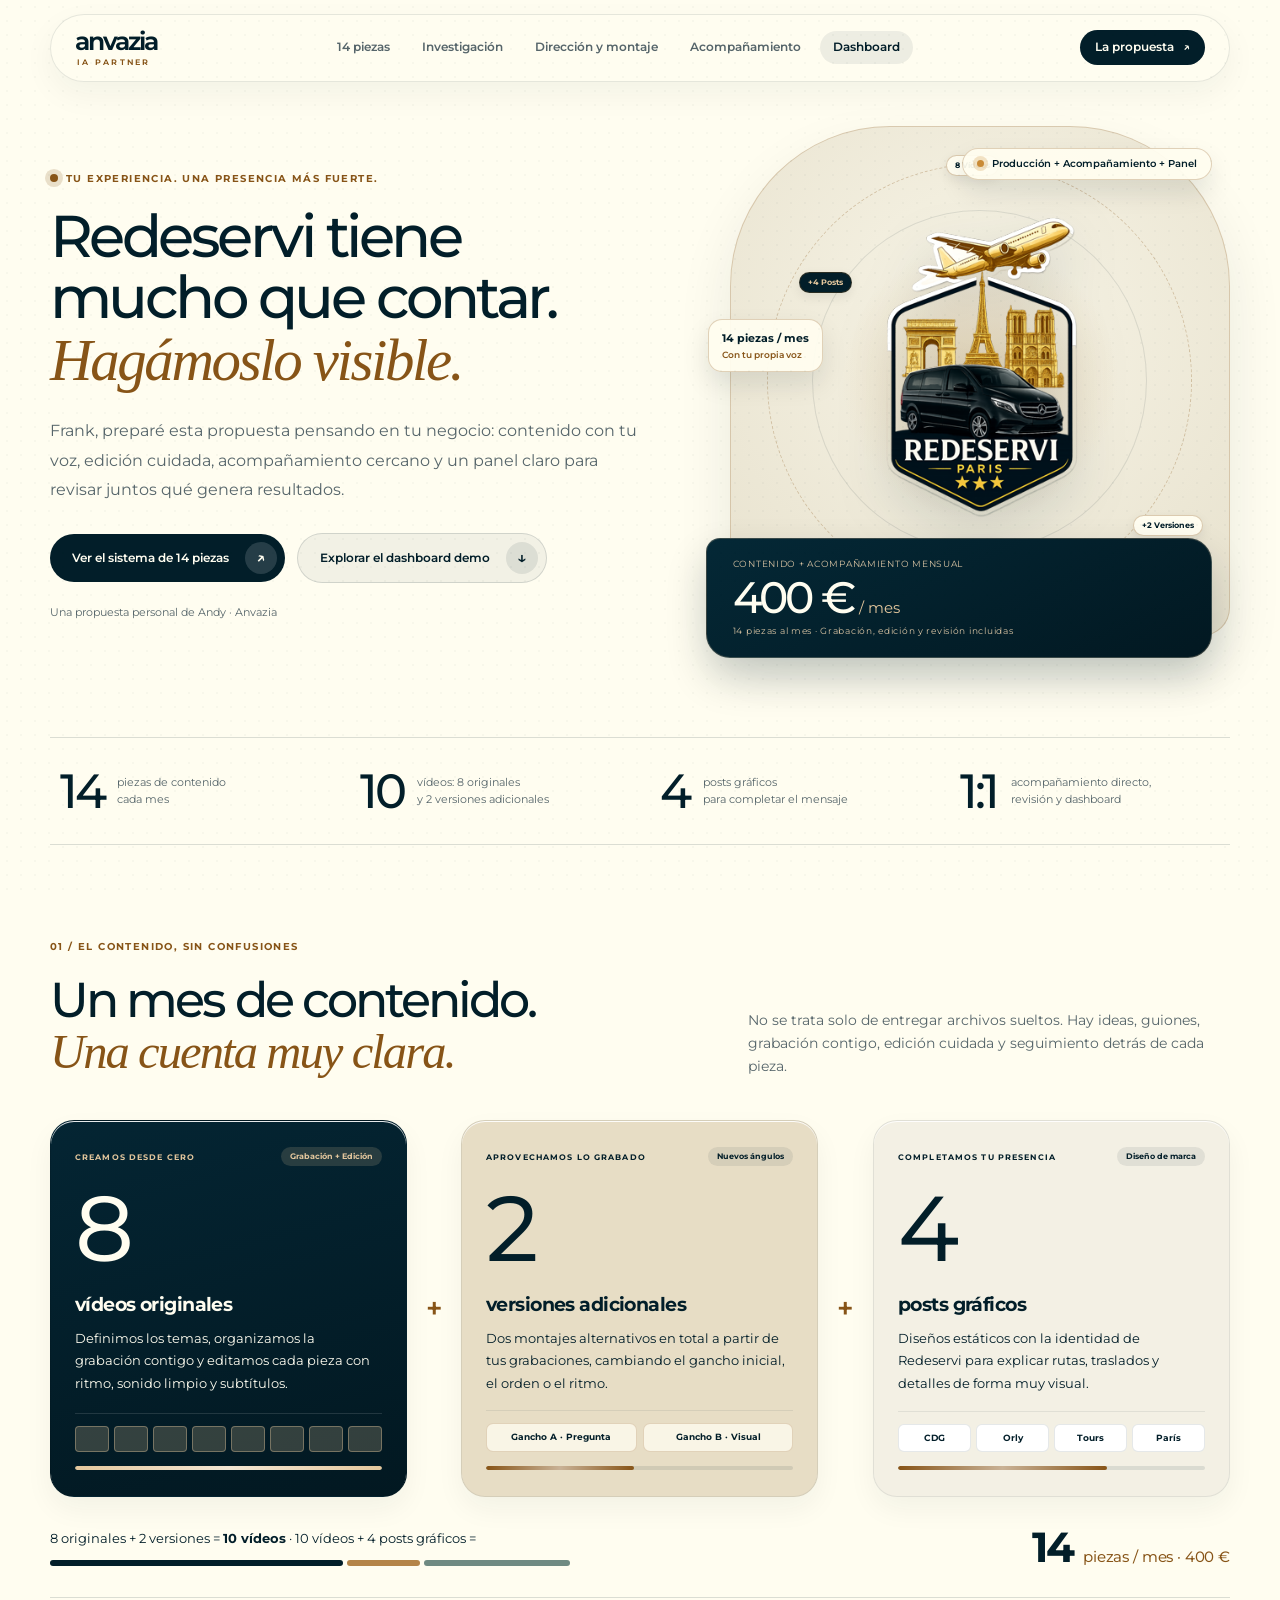
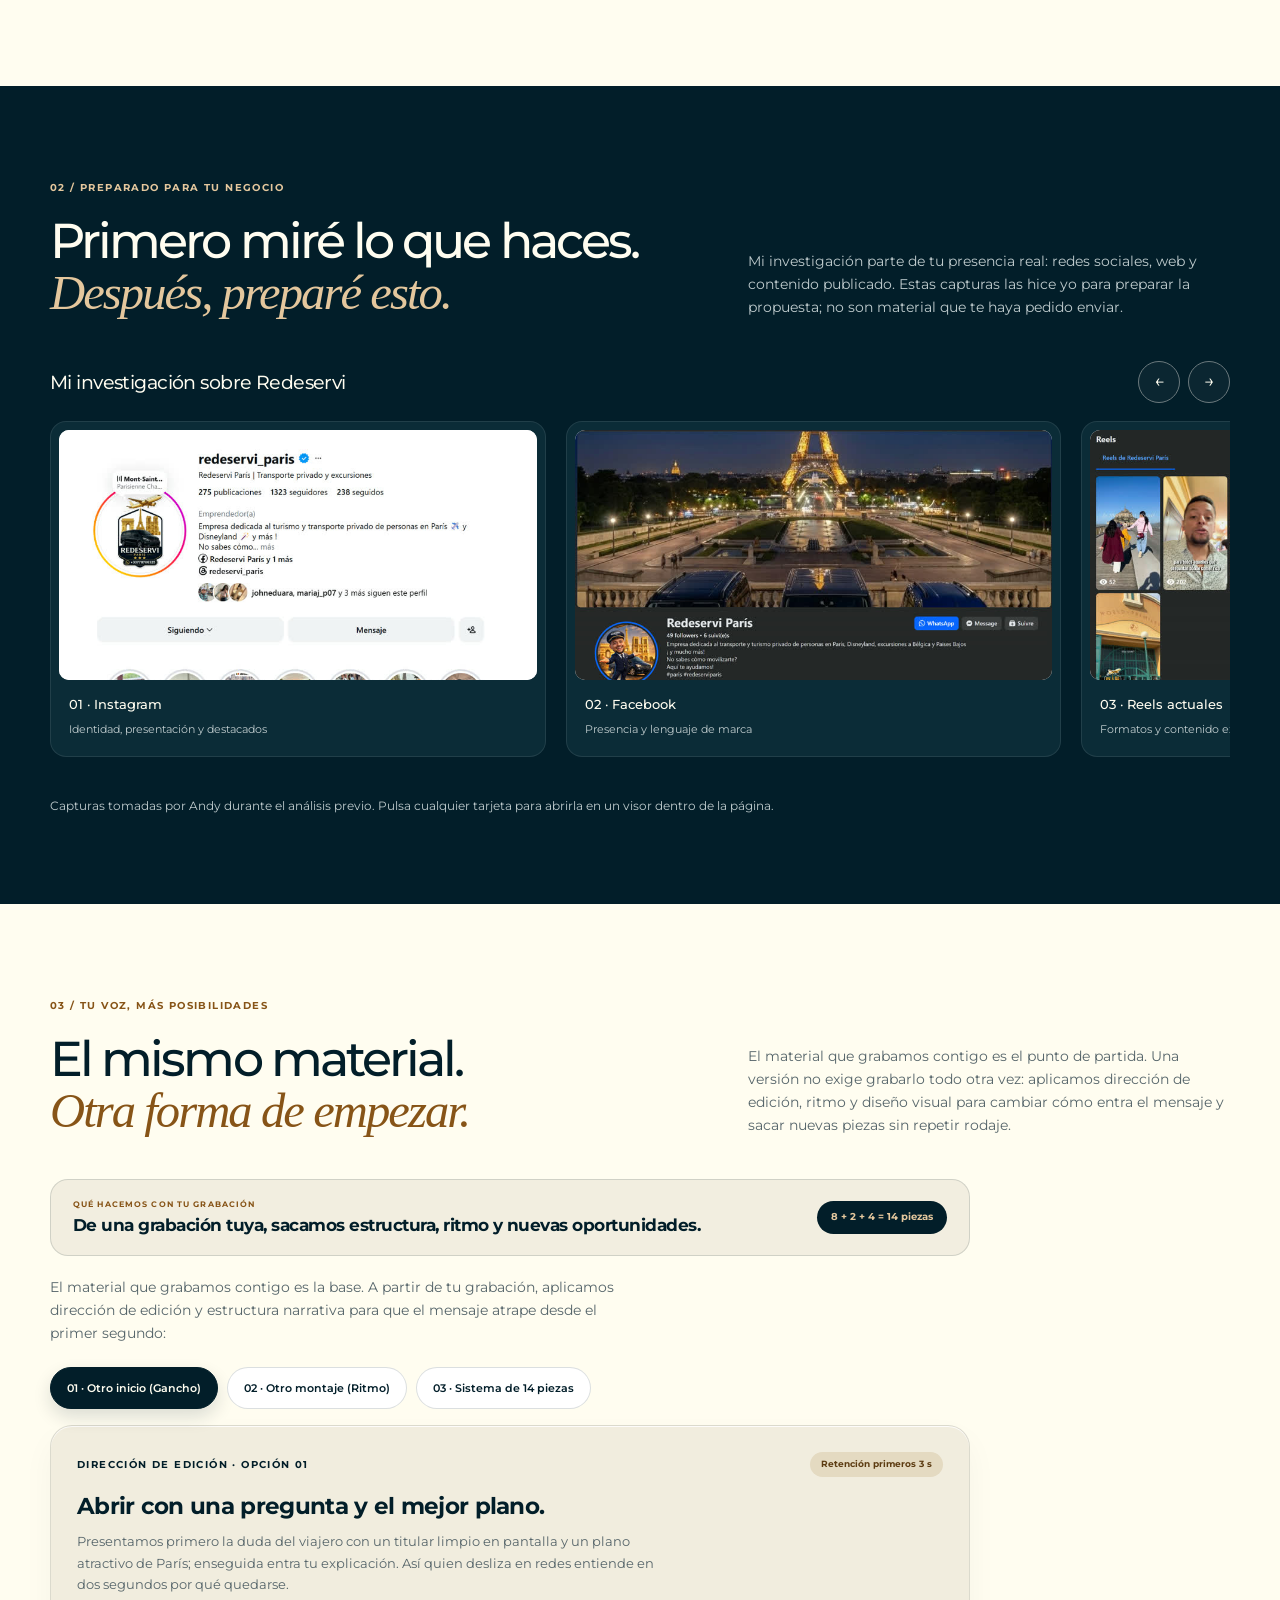
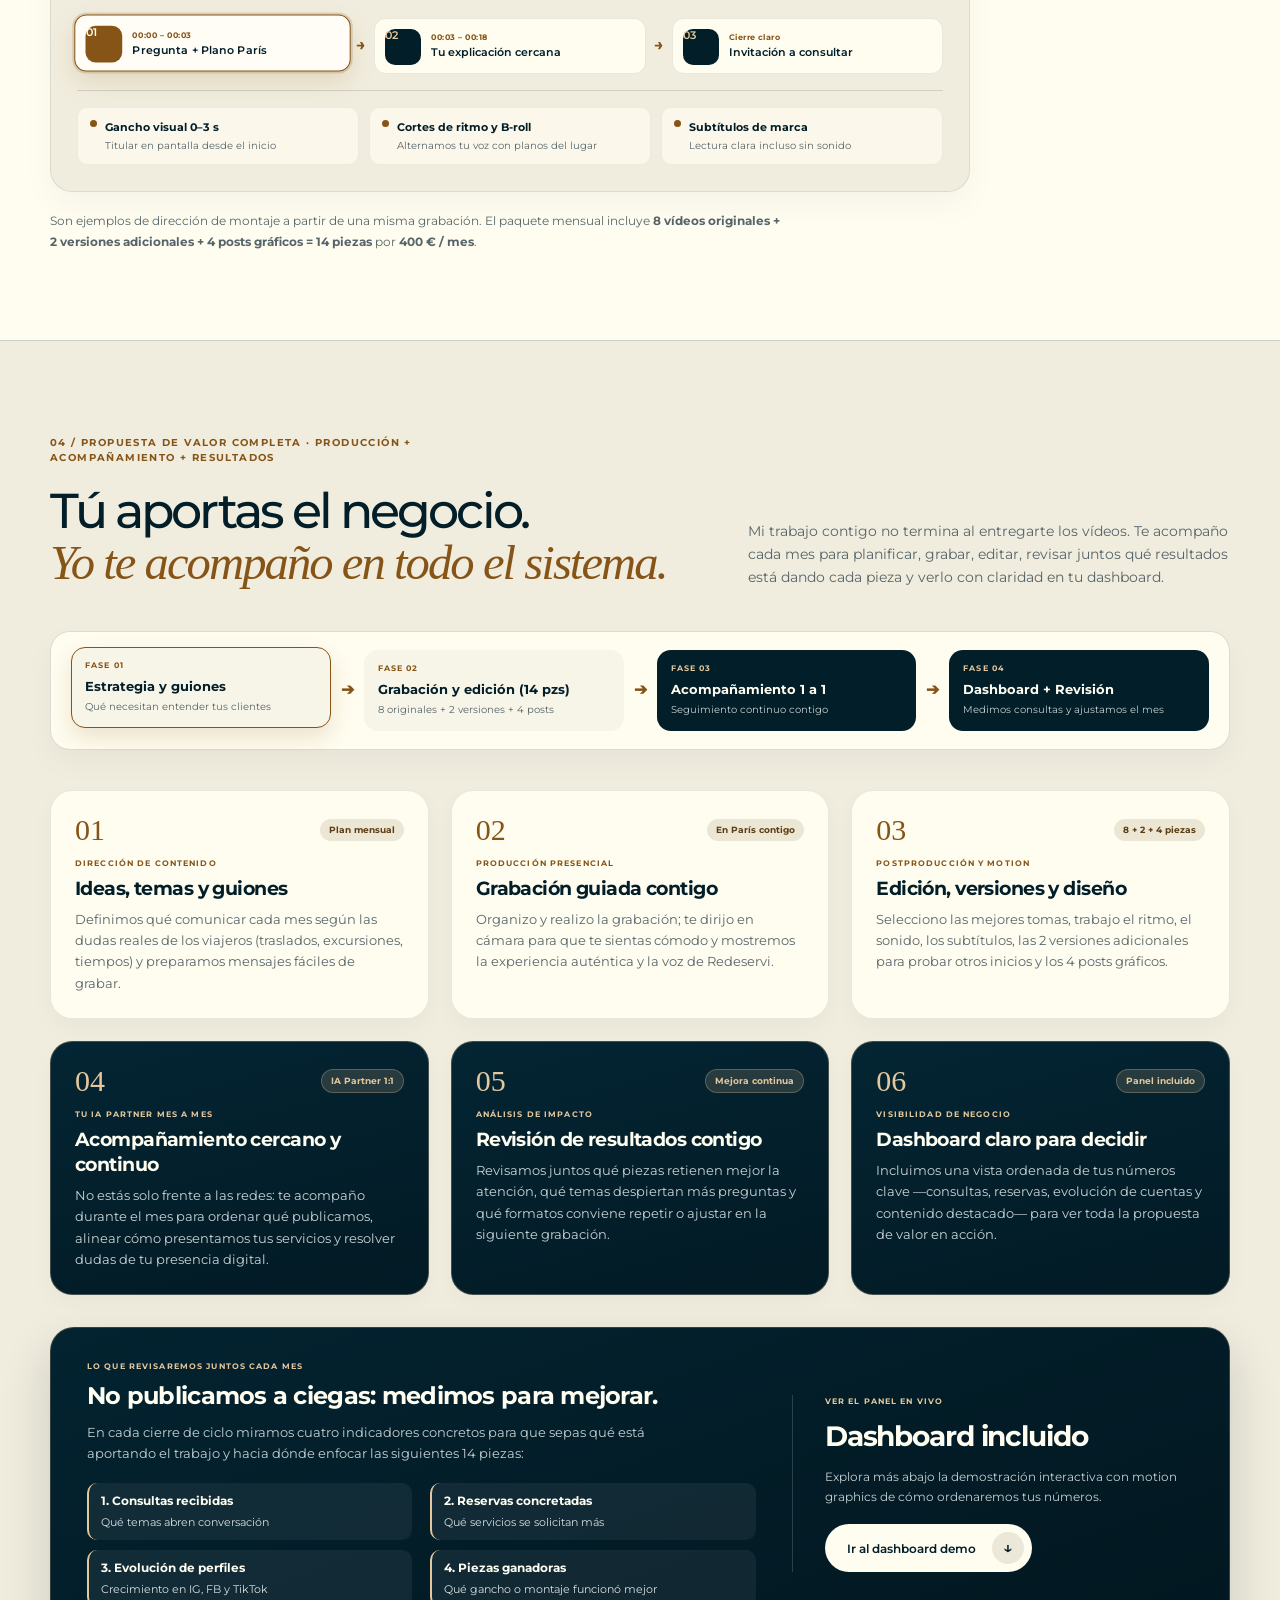
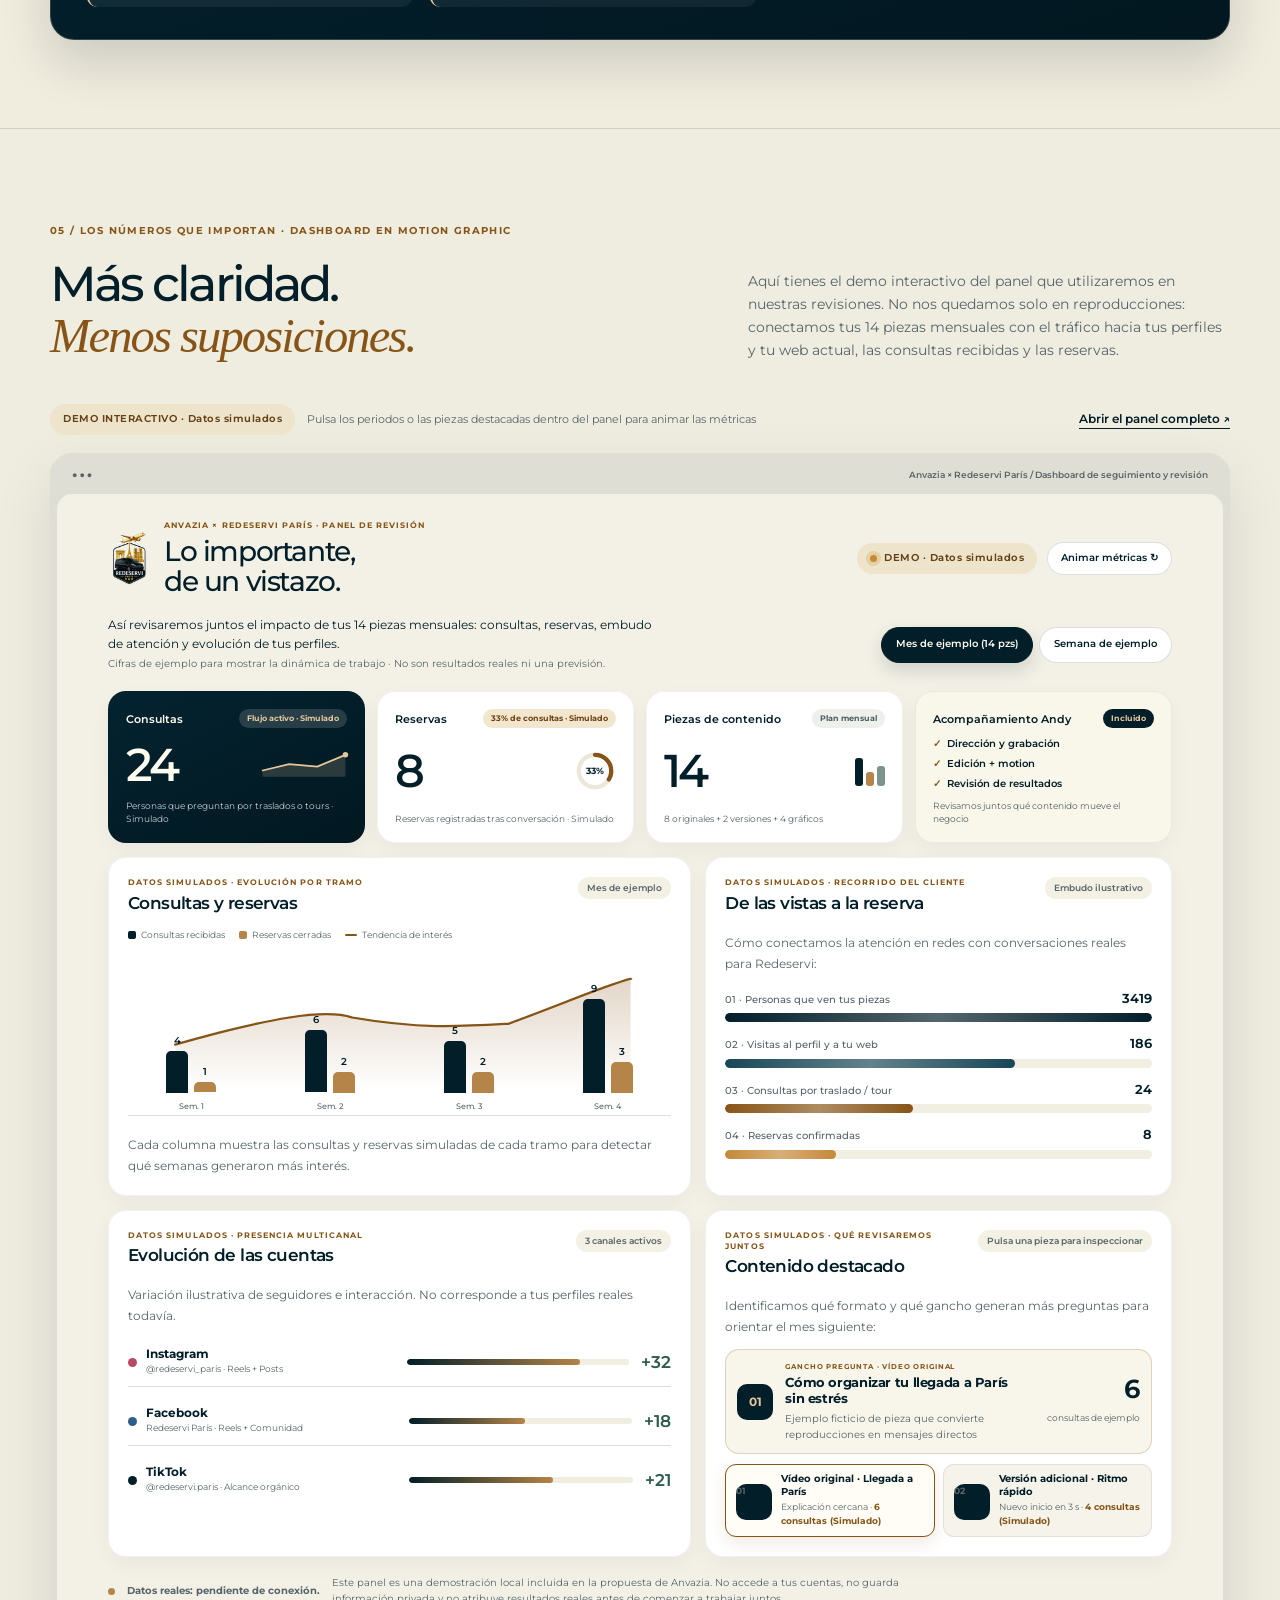
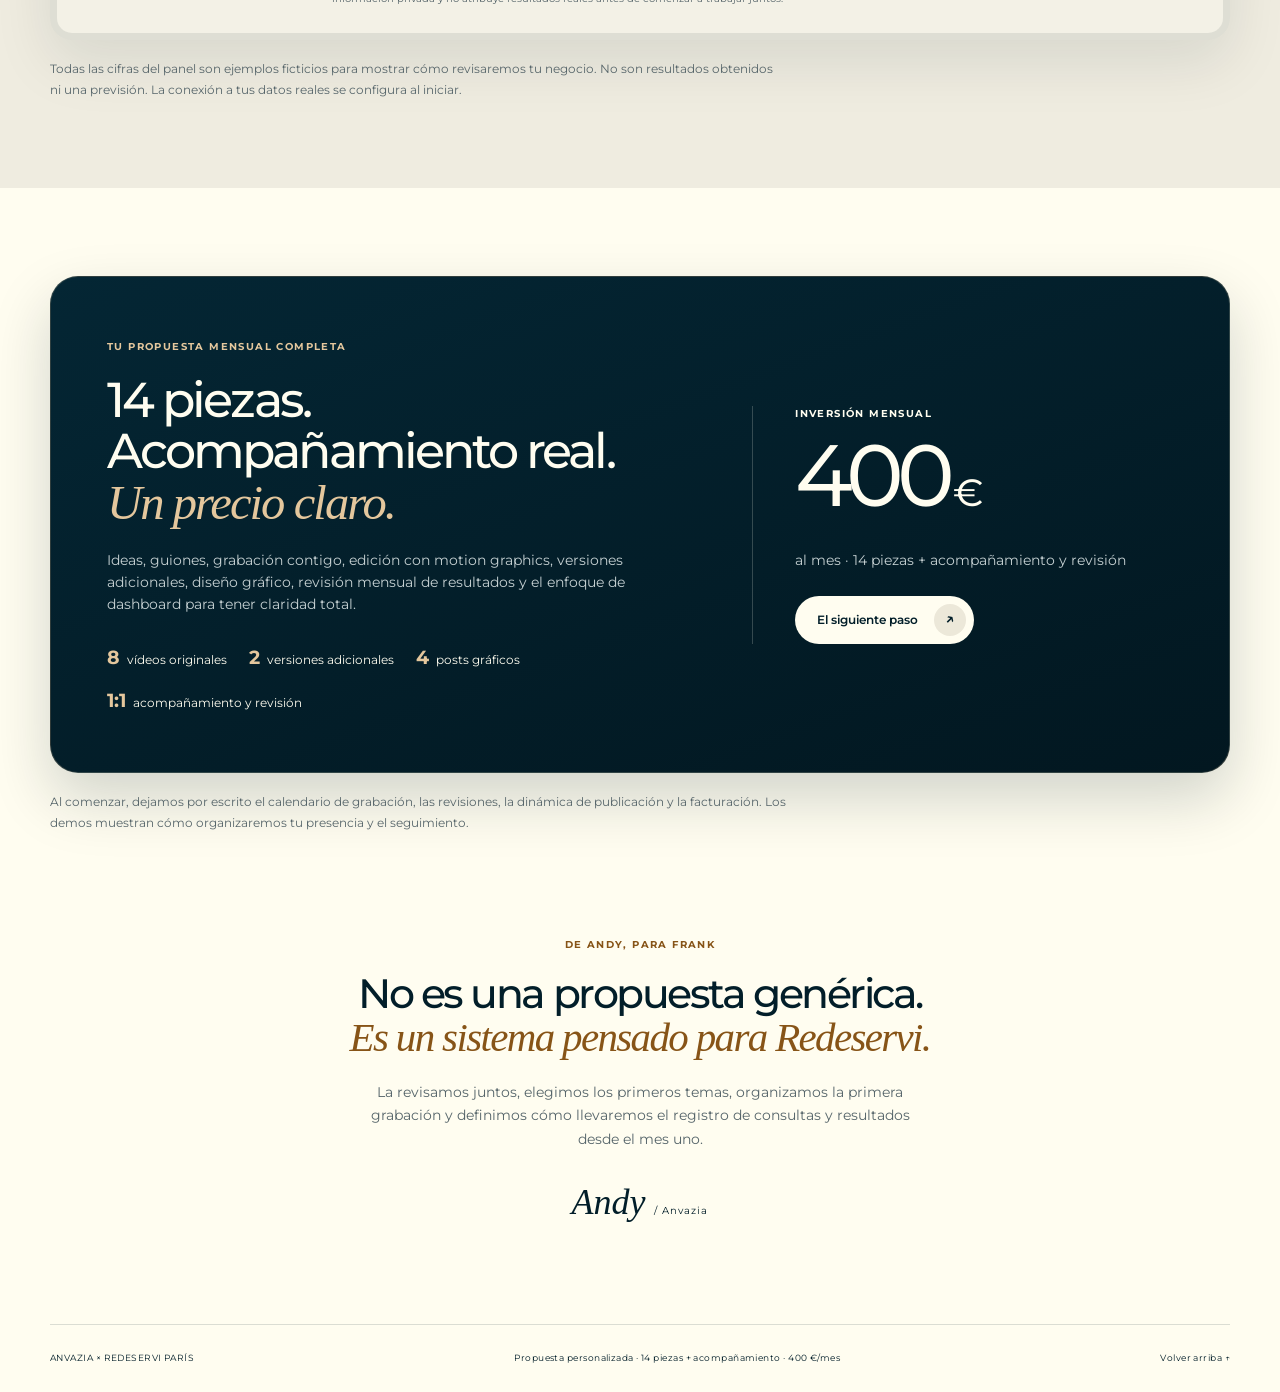
==== commit 6de16213: "fix: inline dashboard and remove static video thumbnails" ====
--- a/index.html
+++ b/index.html
@@ -11,8 +11,8 @@
 <meta property="og:url" content="https://redeservi.anvazia.com">
 <meta property="og:image" content="https://redeservi.anvazia.com/web-assets/logo.png">
 <title>Frank, una propuesta para Redeservi · Anvazia</title>
-<link rel="stylesheet" href="web-assets/site.css">
-<script src="web-assets/site.js" defer></script>
+<link rel="stylesheet" href="web-assets/site.css?v=3">
+<script src="web-assets/site.js?v=3" defer></script>
 </head>
 <body>
 <div class="scroll-progress" id="scroll-progress" aria-hidden="true"></div>
@@ -355,7 +355,249 @@
   </div>
   <div class="browser-frame">
    <div class="browser-chrome" aria-hidden="true"><span>● ● ●</span><span>Anvazia × Redeservi París / Dashboard de seguimiento y revisión</span></div>
-   <iframe title="Dashboard demo con cifras simuladas, no resultados de Redeservi" src="demo.html" loading="lazy" sandbox="allow-scripts" class="dashboard-frame"></iframe>
+   <div class="dashboard-body" style="border-radius:15px"><main class="dashboard-app" id="dashboard-root">
+ <header class="dashboard-header">
+  <div class="dashboard-brand">
+   <img data-local="web-assets/logo.png" data-imgur="https://i.imgur.com/gsu6xul.png" src="web-assets/logo.png" onerror="if(!this.dataset.fb){this.dataset.fb=1;this.src=this.dataset.imgur;}" alt="Redeservi París" width="48" height="72">
+   <div>
+    <span class="small-label">ANVAZIA × REDESERVI PARÍS · PANEL DE REVISIÓN</span>
+    <h2 class="dash-main-title" style="font-size:28px;letter-spacing:-.05em;line-height:1.08;margin-top:4px;font-weight:500">Lo importante,<br>de un vistazo.</h2>
+   </div>
+  </div>
+  <div class="dashboard-header-right">
+   <span class="demo-badge"><i class="dot-live" aria-hidden="true"></i> DEMO · Datos simulados</span>
+   <button type="button" class="dash-replay-btn" id="dash-animate-btn" title="Repetir animación del dashboard">Animar métricas ↻</button>
+  </div>
+ </header>
+
+ <div class="dashboard-intro">
+  <p>Así revisaremos juntos el impacto de tus 14 piezas mensuales: consultas, reservas, embudo de atención y evolución de tus perfiles.<br><span>Cifras de ejemplo para mostrar la dinámica de trabajo · No son resultados reales ni una previsión.</span></p>
+  <div class="period-controls" role="group" aria-label="Seleccionar periodo de datos simulados">
+   <button type="button" class="selected" data-period="month" aria-pressed="true">Mes de ejemplo (14 pzs)</button>
+   <button type="button" data-period="week" aria-pressed="false">Semana de ejemplo</button>
+  </div>
+ </div>
+
+ <div id="dashboard-values" aria-live="polite">
+  <div class="metric-grid">
+   <article class="metric primary">
+    <div class="metric-top">
+     <span>Consultas</span>
+     <em class="metric-pill" id="consultations-pill">Flujo activo · Simulado</em>
+    </div>
+    <div class="metric-main-row">
+     <strong id="consultations">24</strong>
+     <svg class="mini-sparkline" viewBox="0 0 110 38" aria-hidden="true">
+      <path class="spark-fill" id="spark-consult-fill" d="M2,34 L2,26 L36,18 L72,21 L108,6 L108,34 Z"></path>
+      <path class="spark-line" id="spark-consult-line" d="M2,26 L36,18 L72,21 L108,6"></path>
+      <circle class="spark-dot" id="spark-consult-dot" cx="108" cy="6" r="3.5"></circle>
+     </svg>
+    </div>
+    <p>Personas que preguntan por traslados o tours · Simulado</p>
+   </article>
+
+   <article class="metric">
+    <div class="metric-top">
+     <span>Reservas</span>
+     <em class="metric-pill gold" id="reservations-rate">33% de consultas · Simulado</em>
+    </div>
+    <div class="metric-main-row">
+     <strong id="reservations">8</strong>
+     <div class="mini-ring-wrap" aria-hidden="true">
+      <svg class="mini-ring" viewBox="0 0 44 44">
+       <circle class="ring-bg" cx="22" cy="22" r="17"></circle>
+       <circle class="ring-fg" id="reservations-ring" cx="22" cy="22" r="17" stroke-dasharray="106.8" stroke-dashoffset="71"></circle>
+      </svg>
+      <span id="reservations-ring-label">33%</span>
+     </div>
+    </div>
+    <p>Reservas registradas tras conversación · Simulado</p>
+   </article>
+
+   <article class="metric">
+    <div class="metric-top">
+     <span>Piezas de contenido</span>
+     <em class="metric-pill subtle">Plan mensual</em>
+    </div>
+    <div class="metric-main-row">
+     <strong id="content-count">14</strong>
+     <div class="piece-stack-bars" aria-hidden="true">
+      <span class="ps-orig" title="8 originales"></span>
+      <span class="ps-ver" title="2 versiones"></span>
+      <span class="ps-graf" title="4 gráficos"></span>
+     </div>
+    </div>
+    <p id="content-label">8 originales + 2 versiones + 4 gráficos</p>
+   </article>
+
+   <article class="metric review-card">
+    <div class="metric-top">
+     <span>Acompañamiento Andy</span>
+     <em class="metric-pill dark">Incluido</em>
+    </div>
+    <div class="review-checks">
+     <span><i>✓</i> Dirección y grabación</span>
+     <span><i>✓</i> Edición + motion</span>
+     <span><i>✓</i> Revisión de resultados</span>
+    </div>
+    <p>Revisamos juntos qué contenido mueve el negocio</p>
+   </article>
+  </div>
+
+  <div class="dashboard-panels">
+   <section class="chart-panel">
+    <div class="panel-heading">
+     <div>
+      <span class="small-label">DATOS SIMULADOS · EVOLUCIÓN POR TRAMO</span>
+      <h2>Consultas y reservas</h2>
+     </div>
+     <span class="period-chip" id="period-label">Mes de ejemplo</span>
+    </div>
+    <div class="chart-legend">
+     <span><i class="leg-ink"></i>Consultas recibidas</span>
+     <span><i class="leg-gold"></i>Reservas cerradas</span>
+     <span><i class="leg-line"></i>Tendencia de interés</span>
+    </div>
+    <div class="chart-stage">
+     <svg class="chart-wave-svg" viewBox="0 0 400 150" preserveAspectRatio="none" aria-hidden="true">
+      <defs>
+       <linearGradient id="waveGrad" x1="0" y1="0" x2="0" y2="1">
+        <stop offset="0%" stop-color="#875417" stop-opacity="0.24"></stop>
+        <stop offset="100%" stop-color="#875417" stop-opacity="0.0"></stop>
+       </linearGradient>
+      </defs>
+      <path id="chart-wave-area" d="M35,95 C105,65 145,55 165,65 C215,78 245,75 280,72 C320,50 350,30 370,22 L370,145 L35,145 Z" fill="url(#waveGrad)"></path>
+      <path class="wave-stroke-anim" id="chart-wave-line" d="M35,95 C105,65 145,55 165,65 C215,78 245,75 280,72 C320,50 350,30 370,22" fill="none" stroke="#875417" stroke-width="2.5" stroke-linecap="round"></path>
+     </svg>
+     <div class="bar-chart" id="bar-chart" aria-label="Mes de ejemplo: 24 consultas y 8 reservas">
+      <div class="bar-group"><div class="bar" style="height:35%" aria-label="Sem. 1: 4 consultas simuladas"><b>4</b></div><div class="bar reservation" style="height:10%" aria-label="Sem. 1: 1 reservas simuladas"><b>1</b></div><span>Sem. 1</span></div>
+      <div class="bar-group"><div class="bar" style="height:52%" aria-label="Sem. 2: 6 consultas simuladas"><b>6</b></div><div class="bar reservation" style="height:18%" aria-label="Sem. 2: 2 reservas simuladas"><b>2</b></div><span>Sem. 2</span></div>
+      <div class="bar-group"><div class="bar" style="height:43%" aria-label="Sem. 3: 5 consultas simuladas"><b>5</b></div><div class="bar reservation" style="height:18%" aria-label="Sem. 3: 2 reservas simuladas"><b>2</b></div><span>Sem. 3</span></div>
+      <div class="bar-group"><div class="bar" style="height:78%" aria-label="Sem. 4: 9 consultas simuladas"><b>9</b></div><div class="bar reservation" style="height:26%" aria-label="Sem. 4: 3 reservas simuladas"><b>3</b></div><span>Sem. 4</span></div>
+     </div>
+    </div>
+    <p class="caption">Cada columna muestra las consultas y reservas simuladas de cada tramo para detectar qué semanas generaron más interés.</p>
+   </section>
+
+   <section class="funnel-panel">
+    <div class="panel-heading">
+     <div>
+      <span class="small-label">DATOS SIMULADOS · RECORRIDO DEL CLIENTE</span>
+      <h2>De las vistas a la reserva</h2>
+     </div>
+     <span class="period-chip">Embudo ilustrativo</span>
+    </div>
+    <p class="caption">Cómo conectamos la atención en redes con conversaciones reales para Redeservi:</p>
+    <div class="funnel-steps" id="funnel-steps">
+     <div class="funnel-row">
+      <div class="funnel-meta"><span>01 · Personas que ven tus piezas</span><strong id="funnel-reach">3.420</strong></div>
+      <div class="funnel-bar-track"><div class="funnel-bar-fill f1" id="funnel-bar-1" style="width:100%"></div></div>
+     </div>
+     <div class="funnel-row">
+      <div class="funnel-meta"><span>02 · Visitas al perfil y a tu web</span><strong id="funnel-visits">186</strong></div>
+      <div class="funnel-bar-track"><div class="funnel-bar-fill f2" id="funnel-bar-2" style="width:68%"></div></div>
+     </div>
+     <div class="funnel-row">
+      <div class="funnel-meta"><span>03 · Consultas por traslado / tour</span><strong id="funnel-queries">24</strong></div>
+      <div class="funnel-bar-track"><div class="funnel-bar-fill f3" id="funnel-bar-3" style="width:44%"></div></div>
+     </div>
+     <div class="funnel-row">
+      <div class="funnel-meta"><span>04 · Reservas confirmadas</span><strong id="funnel-bookings">8</strong></div>
+      <div class="funnel-bar-track"><div class="funnel-bar-fill f4" id="funnel-bar-4" style="width:26%"></div></div>
+     </div>
+    </div>
+   </section>
+  </div>
+
+  <div class="dashboard-panels secondary-panels">
+   <section class="account-panel">
+    <div class="panel-heading">
+     <div>
+      <span class="small-label">DATOS SIMULADOS · PRESENCIA MULTICANAL</span>
+      <h2>Evolución de las cuentas</h2>
+     </div>
+     <span class="period-chip">3 canales activos</span>
+    </div>
+    <p class="caption">Variación ilustrativa de seguidores e interacción. No corresponde a tus perfiles reales todavía.</p>
+
+    <div class="account-list">
+     <div class="account-row">
+      <div class="acc-info">
+       <span class="acc-dot ig" aria-hidden="true"></span>
+       <div><b>Instagram</b><small>@redeservi_paris · Reels + Posts</small></div>
+      </div>
+      <div class="acc-bar-wrap" aria-hidden="true"><i id="ig-bar" style="width:78%"></i></div>
+      <strong id="instagram-growth">+32</strong>
+     </div>
+     <div class="account-row">
+      <div class="acc-info">
+       <span class="acc-dot fb" aria-hidden="true"></span>
+       <div><b>Facebook</b><small>Redeservi París · Reels + Comunidad</small></div>
+      </div>
+      <div class="acc-bar-wrap" aria-hidden="true"><i id="fb-bar" style="width:52%"></i></div>
+      <strong id="facebook-growth">+18</strong>
+     </div>
+     <div class="account-row">
+      <div class="acc-info">
+       <span class="acc-dot tt" aria-hidden="true"></span>
+       <div><b>TikTok</b><small>@redeservi.paris · Alcance orgánico</small></div>
+      </div>
+      <div class="acc-bar-wrap" aria-hidden="true"><i id="tt-bar" style="width:64%"></i></div>
+      <strong id="tiktok-growth">+21</strong>
+     </div>
+    </div>
+   </section>
+
+   <section class="highlight-panel">
+    <div class="panel-heading">
+     <div>
+      <span class="small-label">DATOS SIMULADOS · QUÉ REVISAREMOS JUNTOS</span>
+      <h2>Contenido destacado</h2>
+     </div>
+     <span class="period-chip">Pulsa una pieza para inspeccionar</span>
+    </div>
+    <p class="caption">Identificamos qué formato y qué gancho generan más preguntas para orientar el mes siguiente:</p>
+
+    <div class="highlight-content" id="highlight-spotlight">
+     <span class="beat-step-num" id="highlight-badge" aria-hidden="true">01</span>
+     <div class="highlight-copy">
+      <span class="hl-tag" id="highlight-tag">GANCHO PREGUNTA · VÍDEO ORIGINAL</span>
+      <h3 id="highlight-title">Cómo organizar tu llegada a París sin estrés</h3>
+      <p id="highlight-desc">Ejemplo ficticio de pieza que convierte reproducciones en mensajes directos</p>
+     </div>
+     <div class="highlight-number">
+      <strong id="highlight-count">6</strong>
+      <span>consultas de ejemplo</span>
+     </div>
+    </div>
+
+    <div class="highlight-subgrid" role="group" aria-label="Seleccionar pieza de ejemplo para ver impacto">
+     <button type="button" class="hl-mini-card is-selected" data-hl-piece="0">
+      <span class="beat-step-num" aria-hidden="true">01</span>
+      <div>
+       <b>Vídeo original · Llegada a París</b>
+       <span>Explicación cercana · <b>6 consultas (Simulado)</b></span>
+      </div>
+     </button>
+     <button type="button" class="hl-mini-card" data-hl-piece="1">
+      <span class="beat-step-num" aria-hidden="true">02</span>
+      <div>
+       <b>Versión adicional · Ritmo rápido</b>
+       <span>Nuevo inicio en 3 s · <b>4 consultas (Simulado)</b></span>
+      </div>
+     </button>
+    </div>
+   </section>
+  </div>
+ </div>
+
+ <footer class="dashboard-footer">
+  <span class="connection-dot" aria-hidden="true"></span>
+  <b>Datos reales: pendiente de conexión.</b>
+  <p>Este panel es una demostración local incluida en la propuesta de Anvazia. No accede a tus cuentas, no guarda información privada y no atribuye resultados reales antes de comenzar a trabajar juntos.</p>
+ </footer>
+ <noscript><p>JavaScript desactivado: se muestra solo el ejemplo mensual estático, sin animación ni cambio de periodo.</p></noscript>
+</main></div>
   </div>
   <p class="caption">Todas las cifras del panel son ejemplos ficticios para mostrar cómo revisaremos tu negocio. No son resultados obtenidos ni una previsión. La conexión a tus datos reales se configura al iniciar.</p>
  </div>
--- a/web-assets/site.css
+++ b/web-assets/site.css
@@ -62,8 +62,8 @@
 }
 
 /* Reveal & Stagger Motion */
-[data-reveal]{opacity:1;transform:translateY(0);transition:opacity .85s var(--ease),transform .85s var(--ease)}
-.js-ready [data-reveal]:not(.is-visible){opacity:0;transform:translateY(28px)}
+[data-reveal]{opacity:1;transform:translateY(0);transition:opacity .65s var(--ease),transform .65s var(--ease)}
+.js-ready [data-reveal]:not(.is-visible){opacity:1;transform:translateY(0)}
 .js-ready [data-reveal].is-visible [data-stagger="1"]{animation:card-rise .75s var(--ease) .06s both}
 .js-ready [data-reveal].is-visible [data-stagger="2"]{animation:card-rise .75s var(--ease) .18s both}
 .js-ready [data-reveal].is-visible [data-stagger="3"]{animation:card-rise .75s var(--ease) .3s both}
@@ -844,7 +844,7 @@
 .browser-frame{padding:7px;background:#deded4;border-radius:22px;box-shadow:0 22px 58px rgba(2,30,41,.1)}
 .browser-chrome{display:flex;justify-content:space-between;padding:8px 15px 12px;gap:15px;font-size:9px;color:#596467;font-weight:600}
 .browser-frame iframe{width:100%;border:0;background:var(--cream);display:block;border-radius:15px}
-.dashboard-frame{height:980px}
+.dashboard-frame{height:1120px}
 .dashboard-section{background:#efece0}
 
 /* Offer & Closing */
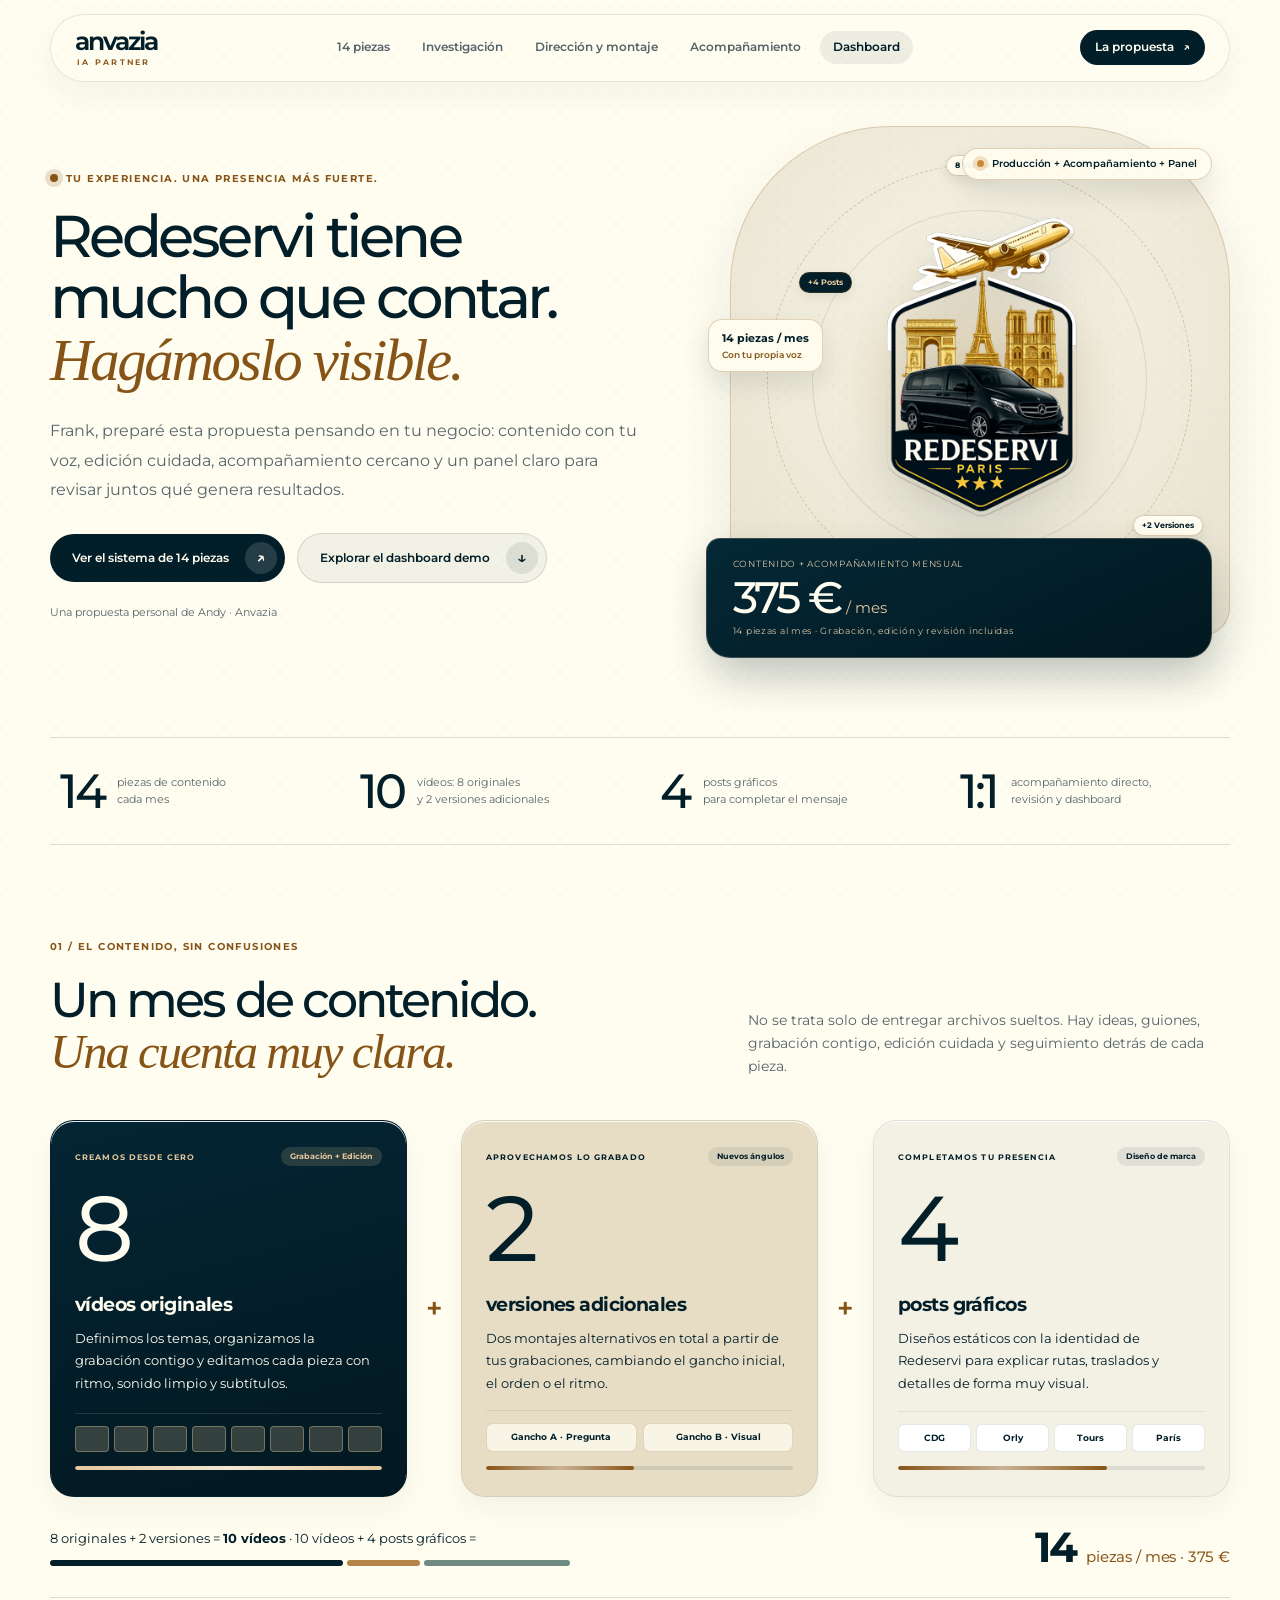
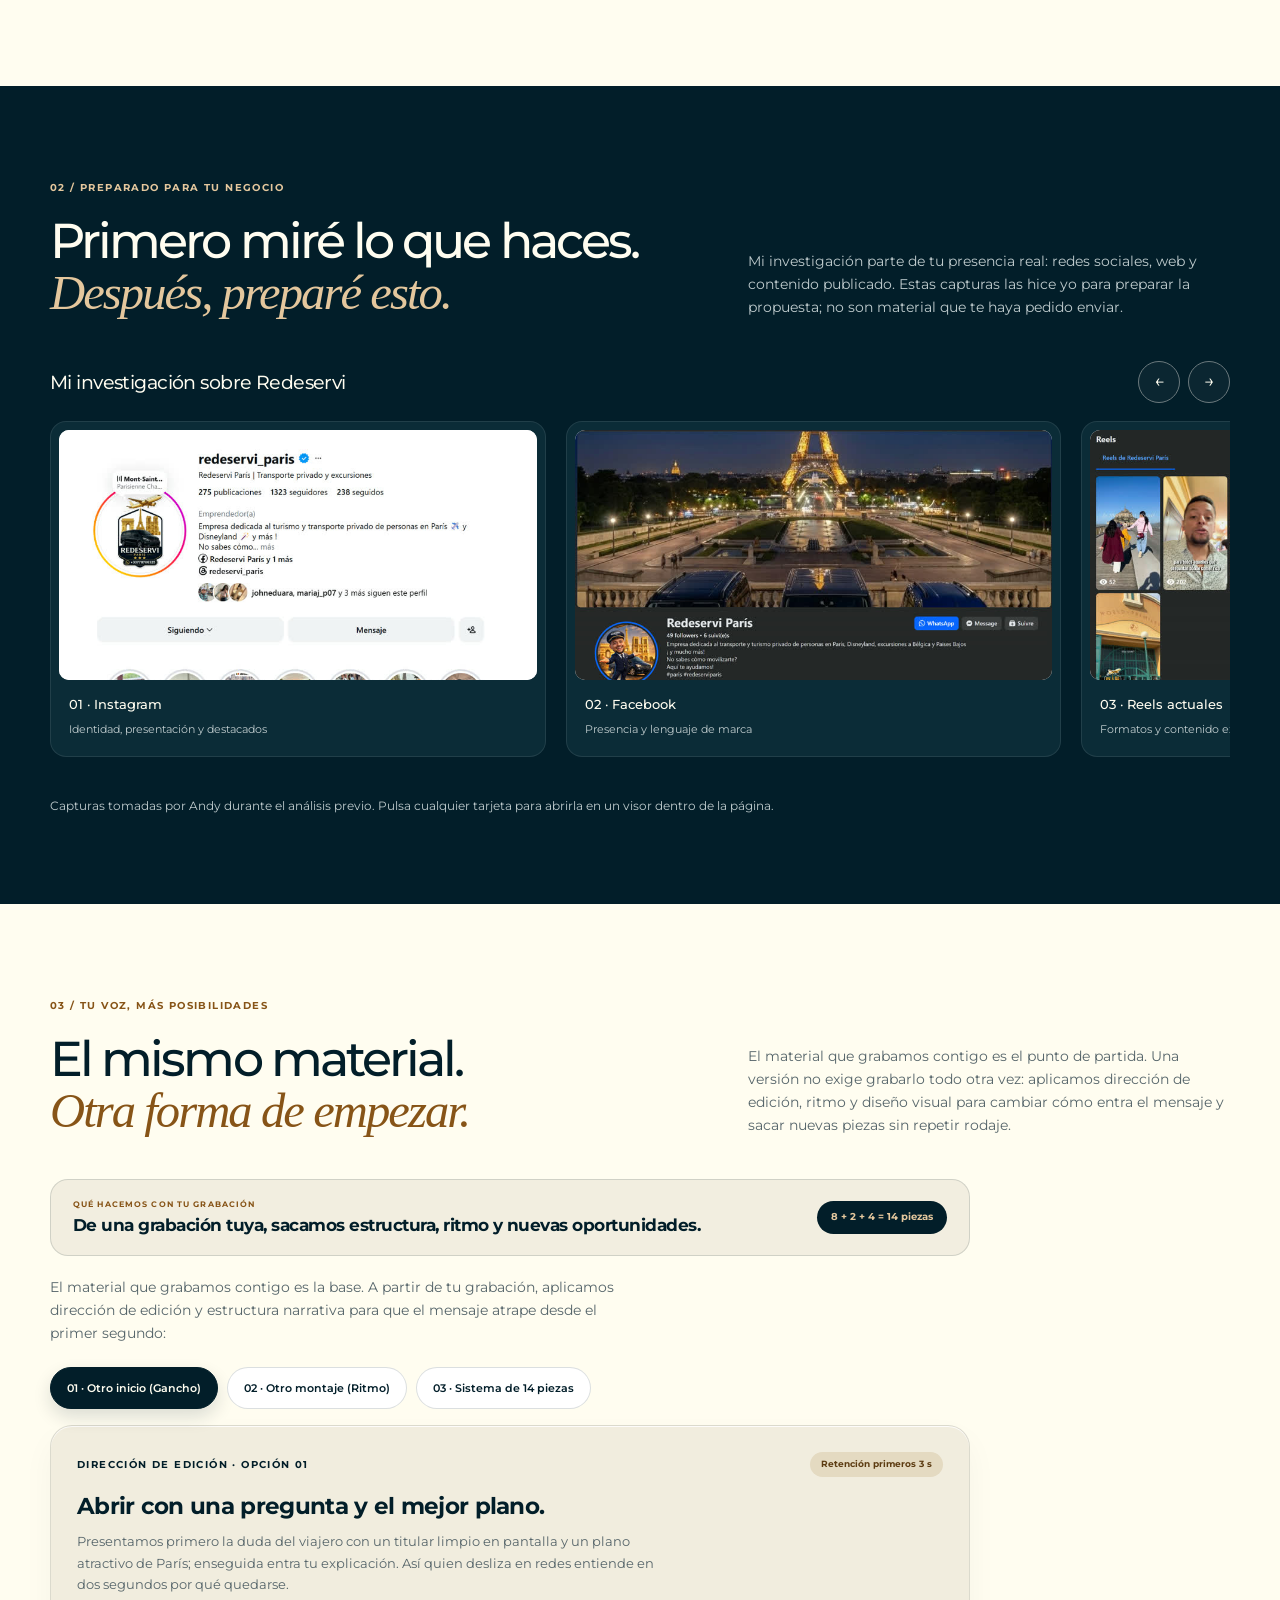
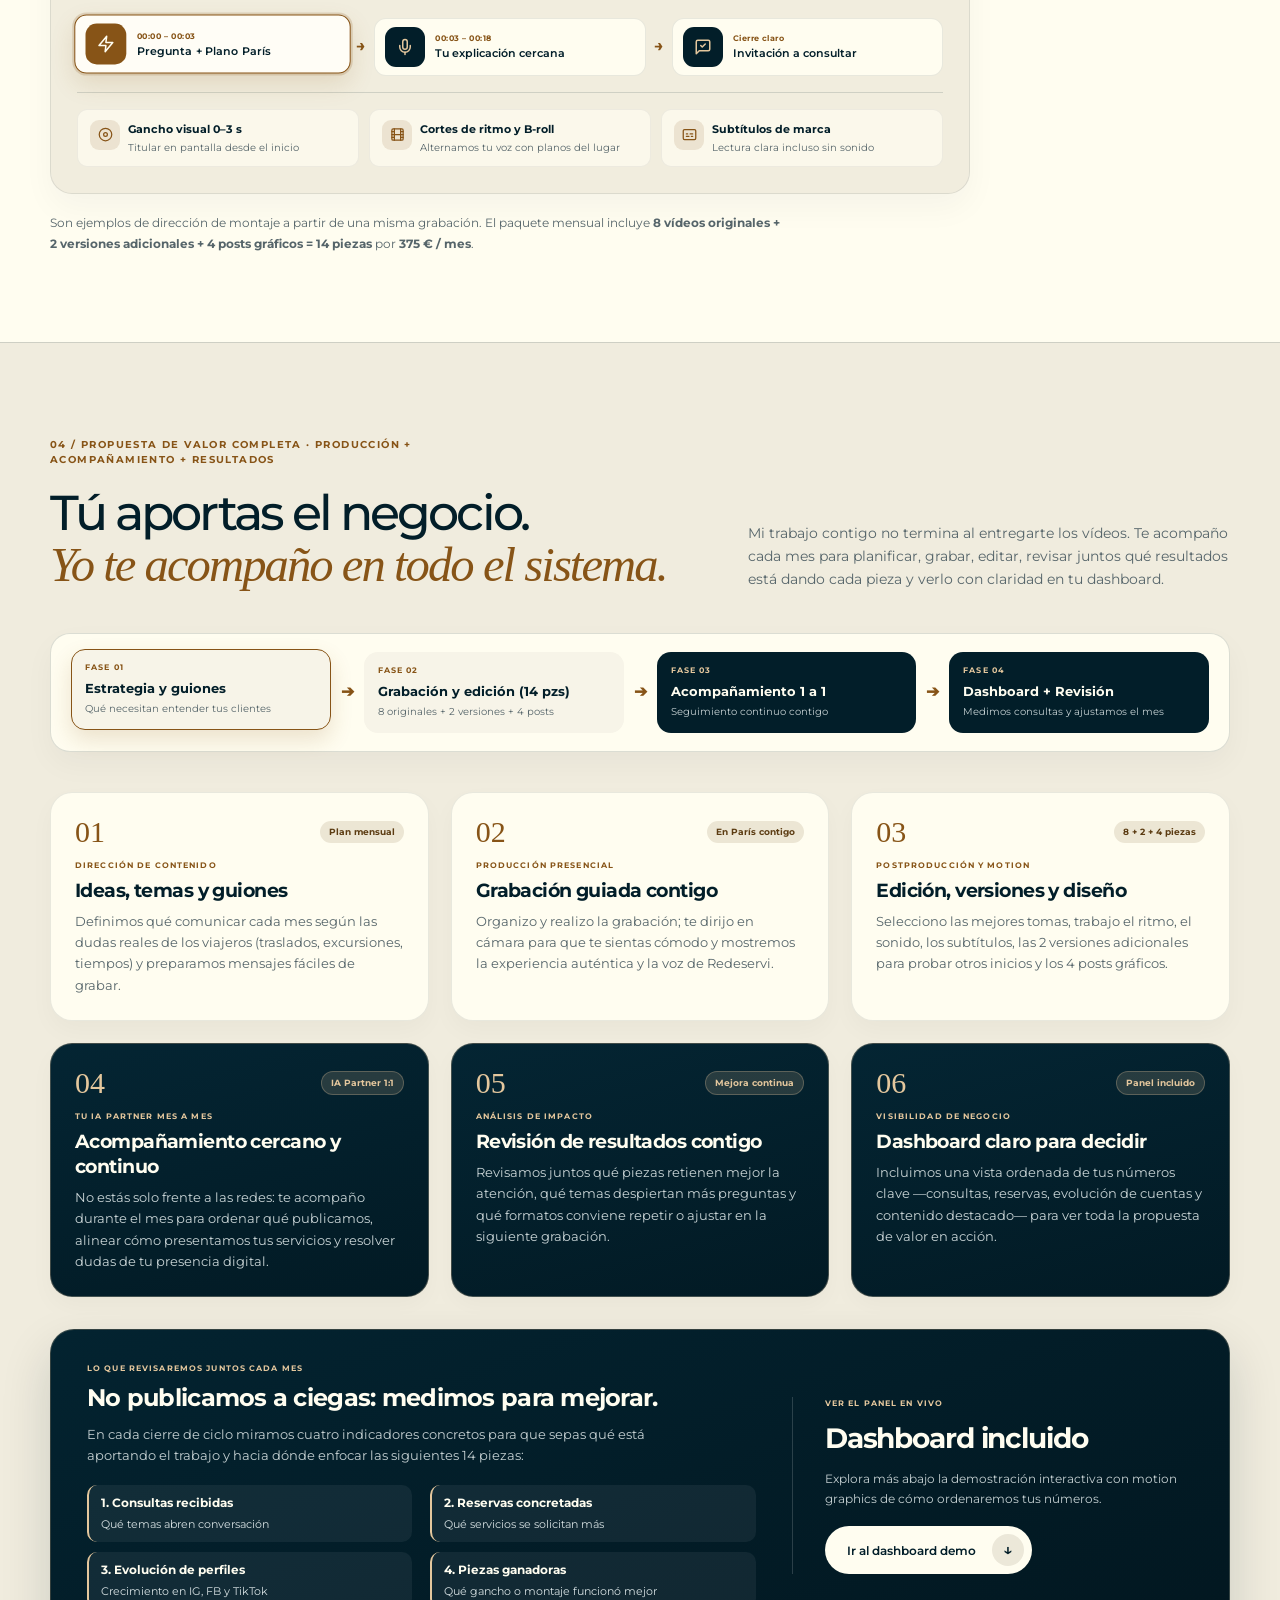
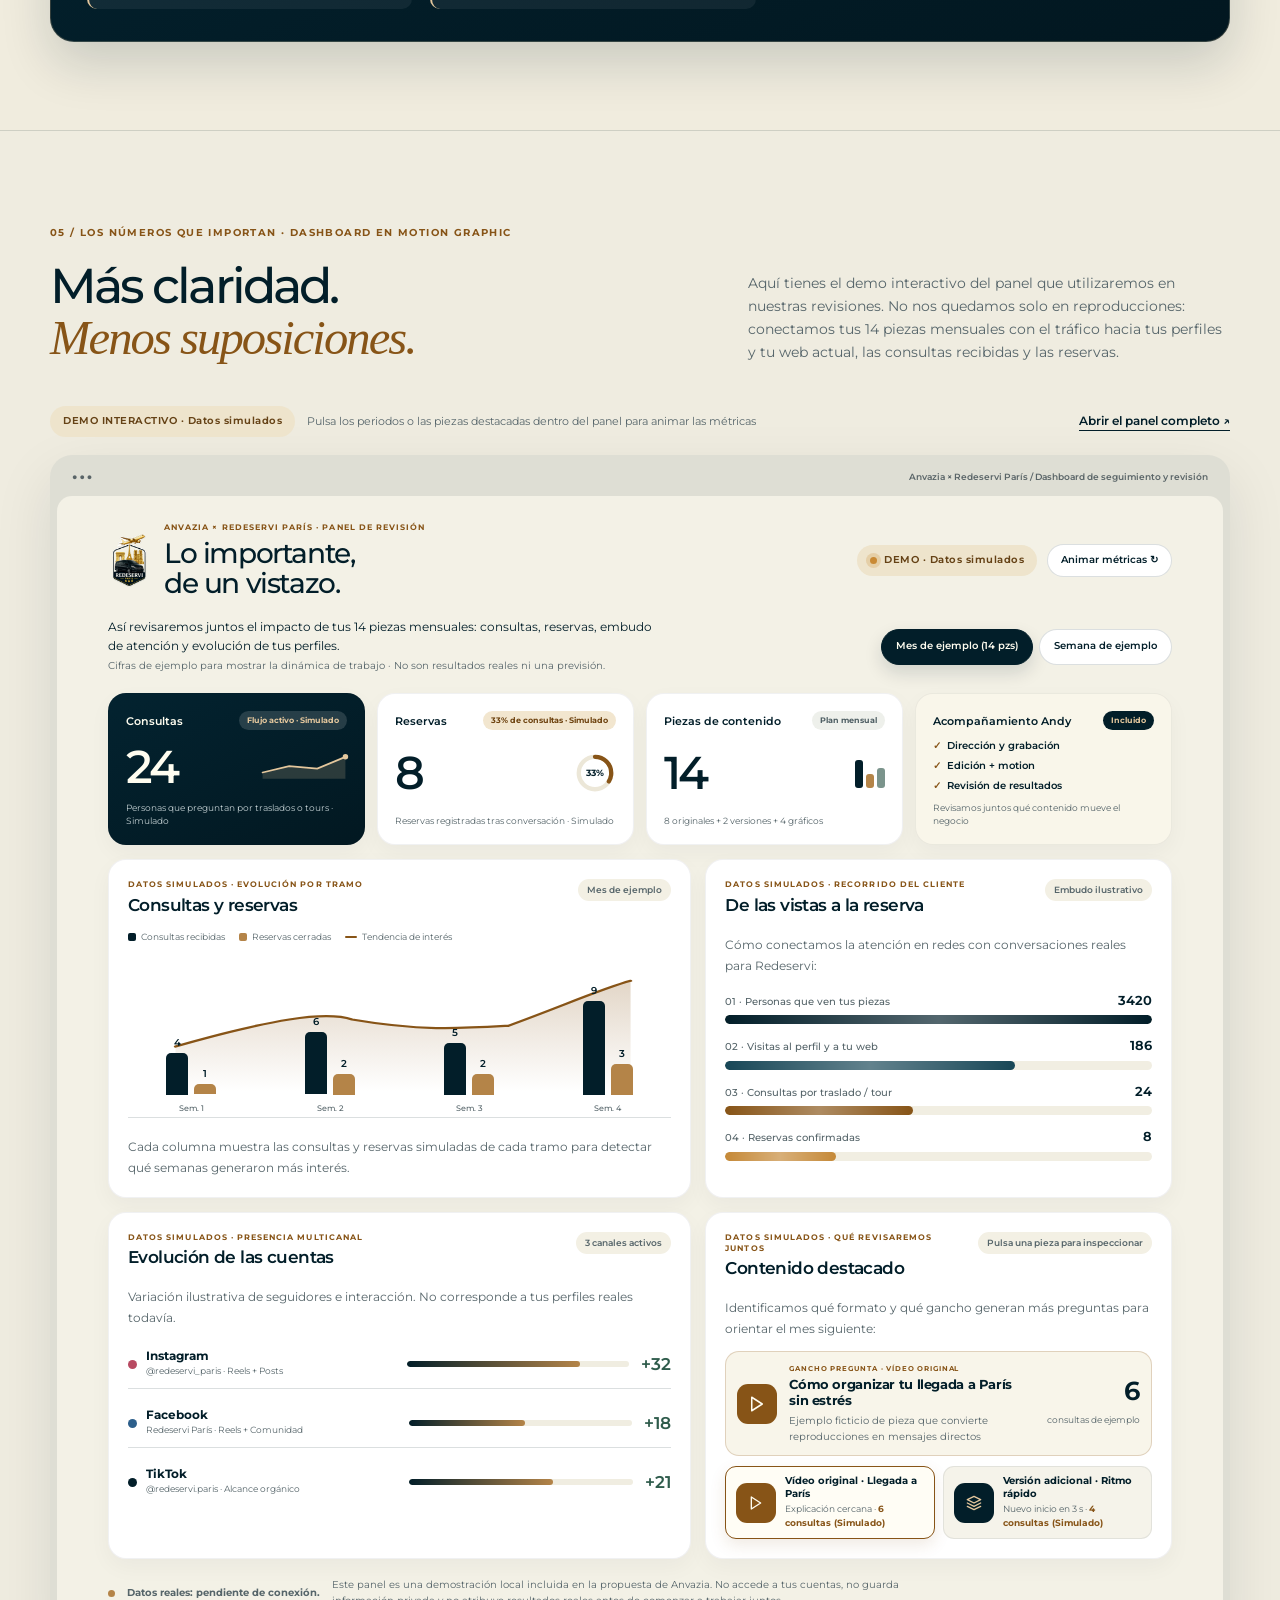
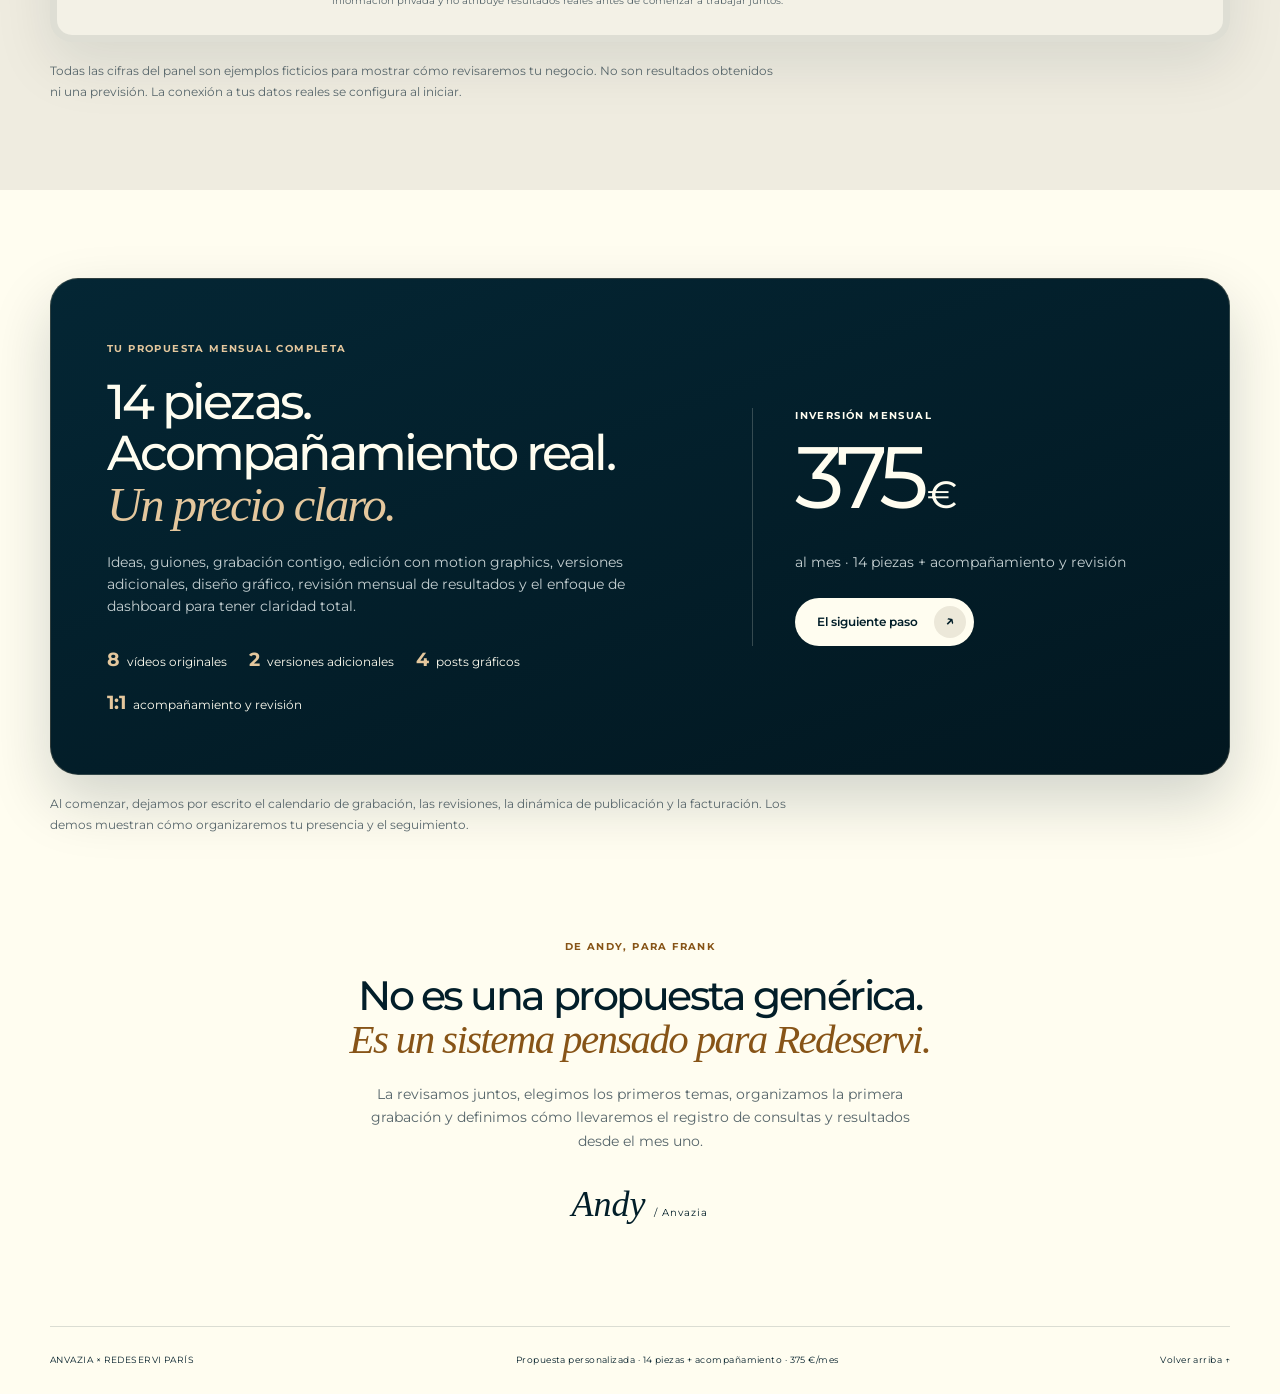
==== commit aff095c4: "feat: coherent SVG icons in editing stages and update price to 375 EUR" ====
--- a/index.html
+++ b/index.html
@@ -7,12 +7,12 @@
 <meta name="description" content="Una propuesta de Anvazia para Redeservi París: 14 piezas mensuales, grabación, edición, acompañamiento continuo, revisión de resultados y dashboard demo.">
 <meta property="og:type" content="website">
 <meta property="og:title" content="Anvazia × Redeservi París · Propuesta para Frank">
-<meta property="og:description" content="14 piezas al mes (8 vídeos originales + 2 versiones + 4 posts gráficos), grabación, edición, acompañamiento 1:1 y dashboard de resultados · 400 € / mes.">
+<meta property="og:description" content="14 piezas al mes (8 vídeos originales + 2 versiones + 4 posts gráficos), grabación, edición, acompañamiento 1:1 y dashboard de resultados · 375 € / mes.">
 <meta property="og:url" content="https://redeservi.anvazia.com">
 <meta property="og:image" content="https://redeservi.anvazia.com/web-assets/logo.png">
 <title>Frank, una propuesta para Redeservi · Anvazia</title>
-<link rel="stylesheet" href="web-assets/site.css?v=3">
-<script src="web-assets/site.js?v=3" defer></script>
+<link rel="stylesheet" href="web-assets/site.css?v=4">
+<script src="web-assets/site.js?v=4" defer></script>
 </head>
 <body>
 <div class="scroll-progress" id="scroll-progress" aria-hidden="true"></div>
@@ -59,7 +59,7 @@
   </div>
   <div class="hero-seal">
    <span>CONTENIDO + ACOMPAÑAMIENTO MENSUAL</span>
-   <strong data-price="400">400 €<small>/ mes</small></strong>
+   <strong data-price="375">375 €<small>/ mes</small></strong>
    <span>14 piezas al mes · Grabación, edición y revisión incluidas</span>
   </div>
  </div>
@@ -139,7 +139,7 @@
     <i class="seg-g" title="4 posts gráficos"></i>
    </div>
   </div>
-  <strong>14 <small>piezas / mes · 400 €</small></strong>
+  <strong>14 <small>piezas / mes · 375 €</small></strong>
  </div>
 </section>
 
@@ -208,7 +208,9 @@
 
     <div class="edit-timeline" aria-label="Secuencia ilustrativa de montaje">
      <div class="timeline-step is-highlighted" id="step-card-0" data-step-scene="0">
-      <span class="beat-step-num" aria-hidden="true">01</span>
+      <div class="beat-step-icon" aria-hidden="true">
+       <svg viewBox="0 0 24 24" width="18" height="18" fill="none" stroke="currentColor" stroke-width="2" stroke-linecap="round" stroke-linejoin="round"><polygon points="13 2 3 14 12 14 11 22 21 10 12 10 13 2"/></svg>
+      </div>
       <div>
        <small id="beat-time-1">00:00 – 00:03</small>
        <span id="beat-one">Pregunta + Plano París</span>
@@ -216,7 +218,9 @@
      </div>
      <i class="tl-connector" aria-hidden="true">→</i>
      <div class="timeline-step" id="step-card-1" data-step-scene="1">
-      <span class="beat-step-num" aria-hidden="true">02</span>
+      <div class="beat-step-icon" aria-hidden="true">
+       <svg viewBox="0 0 24 24" width="18" height="18" fill="none" stroke="currentColor" stroke-width="2" stroke-linecap="round" stroke-linejoin="round"><path d="M12 2a3 3 0 0 0-3 3v7a3 3 0 0 0 6 0V5a3 3 0 0 0-3-3Z"/><path d="M19 10v2a7 7 0 0 1-14 0v-2"/><line x1="12" x2="12" y1="19" y2="22"/></svg>
+      </div>
       <div>
        <small id="beat-time-2">00:03 – 00:18</small>
        <span id="beat-two">Tu explicación cercana</span>
@@ -224,7 +228,9 @@
      </div>
      <i class="tl-connector" aria-hidden="true">→</i>
      <div class="timeline-step" id="step-card-2" data-step-scene="3">
-      <span class="beat-step-num" aria-hidden="true">03</span>
+      <div class="beat-step-icon" aria-hidden="true">
+       <svg viewBox="0 0 24 24" width="18" height="18" fill="none" stroke="currentColor" stroke-width="2" stroke-linecap="round" stroke-linejoin="round"><path d="M21 15a2 2 0 0 1-2 2H7l-4 4V5a2 2 0 0 1 2-2h14a2 2 0 0 1 2 2z"/><path d="m9 10 2 2 4-4"/></svg>
+      </div>
       <div>
        <small id="beat-time-3">Cierre claro</small>
        <span id="beat-three">Invitación a consultar</span>
@@ -233,13 +239,22 @@
     </div>
 
     <div class="mg-layers-breakdown">
-     <div class="mg-layer-chip"><span class="chip-dot"></span><div><b>Gancho visual 0–3 s</b><span>Titular en pantalla desde el inicio</span></div></div>
-     <div class="mg-layer-chip"><span class="chip-dot"></span><div><b>Cortes de ritmo y B-roll</b><span>Alternamos tu voz con planos del lugar</span></div></div>
-     <div class="mg-layer-chip"><span class="chip-dot"></span><div><b>Subtítulos de marca</b><span>Lectura clara incluso sin sonido</span></div></div>
-    </div>
-   </div>
-
-   <p class="caption">Son ejemplos de dirección de montaje a partir de una misma grabación. El paquete mensual incluye <b>8 vídeos originales + 2 versiones adicionales + 4 posts gráficos = 14 piezas</b> por <b>400 € / mes</b>.</p>
+     <div class="mg-layer-chip">
+      <div class="chip-icon" aria-hidden="true"><svg viewBox="0 0 24 24" width="15" height="15" fill="none" stroke="currentColor" stroke-width="2" stroke-linecap="round" stroke-linejoin="round"><circle cx="12" cy="12" r="10"/><circle cx="12" cy="12" r="3"/></svg></div>
+      <div><b>Gancho visual 0–3 s</b><span>Titular en pantalla desde el inicio</span></div>
+     </div>
+     <div class="mg-layer-chip">
+      <div class="chip-icon" aria-hidden="true"><svg viewBox="0 0 24 24" width="15" height="15" fill="none" stroke="currentColor" stroke-width="2" stroke-linecap="round" stroke-linejoin="round"><rect width="18" height="18" x="3" y="3" rx="2"/><path d="M7 3v18"/><path d="M17 3v18"/><path d="M3 7.5h4"/><path d="M3 12h18"/><path d="M3 16.5h4"/><path d="M17 7.5h4"/><path d="M17 16.5h4"/></svg></div>
+      <div><b>Cortes de ritmo y B-roll</b><span>Alternamos tu voz con planos del lugar</span></div>
+     </div>
+     <div class="mg-layer-chip">
+      <div class="chip-icon" aria-hidden="true"><svg viewBox="0 0 24 24" width="15" height="15" fill="none" stroke="currentColor" stroke-width="2" stroke-linecap="round" stroke-linejoin="round"><rect width="20" height="16" x="2" y="4" rx="2"/><path d="M7 15h4"/><path d="M15 15h2"/><path d="M7 11h2"/><path d="M13 11h4"/></svg></div>
+      <div><b>Subtítulos de marca</b><span>Lectura clara incluso sin sonido</span></div>
+     </div>
+    </div>
+   </div>
+
+   <p class="caption">Son ejemplos de dirección de montaje a partir de una misma grabación. El paquete mensual incluye <b>8 vídeos originales + 2 versiones adicionales + 4 posts gráficos = 14 piezas</b> por <b>375 € / mes</b>.</p>
   </div>
  </div>
 </section>
@@ -559,7 +574,9 @@
     <p class="caption">Identificamos qué formato y qué gancho generan más preguntas para orientar el mes siguiente:</p>
 
     <div class="highlight-content" id="highlight-spotlight">
-     <span class="beat-step-num" id="highlight-badge" aria-hidden="true">01</span>
+     <div class="beat-step-icon" id="highlight-badge" aria-hidden="true">
+      <svg viewBox="0 0 24 24" width="18" height="18" fill="none" stroke="currentColor" stroke-width="2" stroke-linecap="round" stroke-linejoin="round"><polygon points="5 3 19 12 5 21 5 3"/></svg>
+     </div>
      <div class="highlight-copy">
       <span class="hl-tag" id="highlight-tag">GANCHO PREGUNTA · VÍDEO ORIGINAL</span>
       <h3 id="highlight-title">Cómo organizar tu llegada a París sin estrés</h3>
@@ -573,14 +590,18 @@
 
     <div class="highlight-subgrid" role="group" aria-label="Seleccionar pieza de ejemplo para ver impacto">
      <button type="button" class="hl-mini-card is-selected" data-hl-piece="0">
-      <span class="beat-step-num" aria-hidden="true">01</span>
+      <div class="beat-step-icon" aria-hidden="true">
+       <svg viewBox="0 0 24 24" width="16" height="16" fill="none" stroke="currentColor" stroke-width="2" stroke-linecap="round" stroke-linejoin="round"><polygon points="5 3 19 12 5 21 5 3"/></svg>
+      </div>
       <div>
        <b>Vídeo original · Llegada a París</b>
        <span>Explicación cercana · <b>6 consultas (Simulado)</b></span>
       </div>
      </button>
      <button type="button" class="hl-mini-card" data-hl-piece="1">
-      <span class="beat-step-num" aria-hidden="true">02</span>
+      <div class="beat-step-icon" aria-hidden="true">
+       <svg viewBox="0 0 24 24" width="16" height="16" fill="none" stroke="currentColor" stroke-width="2" stroke-linecap="round" stroke-linejoin="round"><polygon points="12 2 2 7 12 12 22 7 12 2"/><polyline points="2 17 12 22 22 17"/><polyline points="2 12 12 17 22 12"/></svg>
+      </div>
       <div>
        <b>Versión adicional · Ritmo rápido</b>
        <span>Nuevo inicio en 3 s · <b>4 consultas (Simulado)</b></span>
@@ -618,7 +639,7 @@
   </div>
   <div class="offer-price">
    <span class="small-label">INVERSIÓN MENSUAL</span>
-   <strong>400<span>€</span></strong>
+   <strong>375<span>€</span></strong>
    <p>al mes · 14 piezas + acompañamiento y revisión</p>
    <a class="button light" href="#siguiente">El siguiente paso <span aria-hidden="true">↗</span></a>
   </div>
@@ -647,7 +668,7 @@
 
 <footer class="wrap footer">
  <span>ANVAZIA × REDESERVI PARÍS</span>
- <span>Propuesta personalizada · 14 piezas + acompañamiento · 400 €/mes</span>
+ <span>Propuesta personalizada · 14 piezas + acompañamiento · 375 €/mes</span>
  <a href="#inicio">Volver arriba ↑</a>
 </footer>
 </body>
--- a/web-assets/site.css
+++ b/web-assets/site.css
@@ -726,19 +726,32 @@
  transform:translateY(-3px) scale(1.02);
 }
 .timeline-step img{width:38px;height:58px;object-fit:cover;border-radius:7px;flex-shrink:0}
-.beat-step-num{
- width:36px;
- height:36px;
- border-radius:10px;
+.beat-step-icon{
+ width:40px;
+ height:40px;
+ border-radius:11px;
  background:var(--ink);
  color:#e4c79d;
- display:grid;
- place-items:center;
- font-size:12px;
- font-weight:700;
+ display:flex;
+ align-items:center;
+ justify-content:center;
  flex-shrink:0;
-}
-.timeline-step.is-highlighted .beat-step-num{background:var(--gold);color:#fffdf0}
+ transition:background .3s var(--ease),color .3s var(--ease),transform .3s var(--ease);
+}
+.timeline-step.is-highlighted .beat-step-icon,
+.hl-mini-card.is-selected .beat-step-icon,
+.highlight-content .beat-step-icon{background:var(--gold);color:#fffdf0}
+.chip-icon{
+ width:30px;
+ height:30px;
+ border-radius:9px;
+ background:rgba(135,84,23,.12);
+ color:var(--gold);
+ display:flex;
+ align-items:center;
+ justify-content:center;
+ flex-shrink:0;
+}
 .timeline-step small{display:block;font-size:8px;color:var(--gold);font-weight:700;letter-spacing:.06em}
 .timeline-step span{display:block;font-size:11px;font-weight:600;line-height:1.25;margin-top:2px}
 .tl-connector{font-style:normal;color:var(--gold);font-weight:700;font-size:16px}
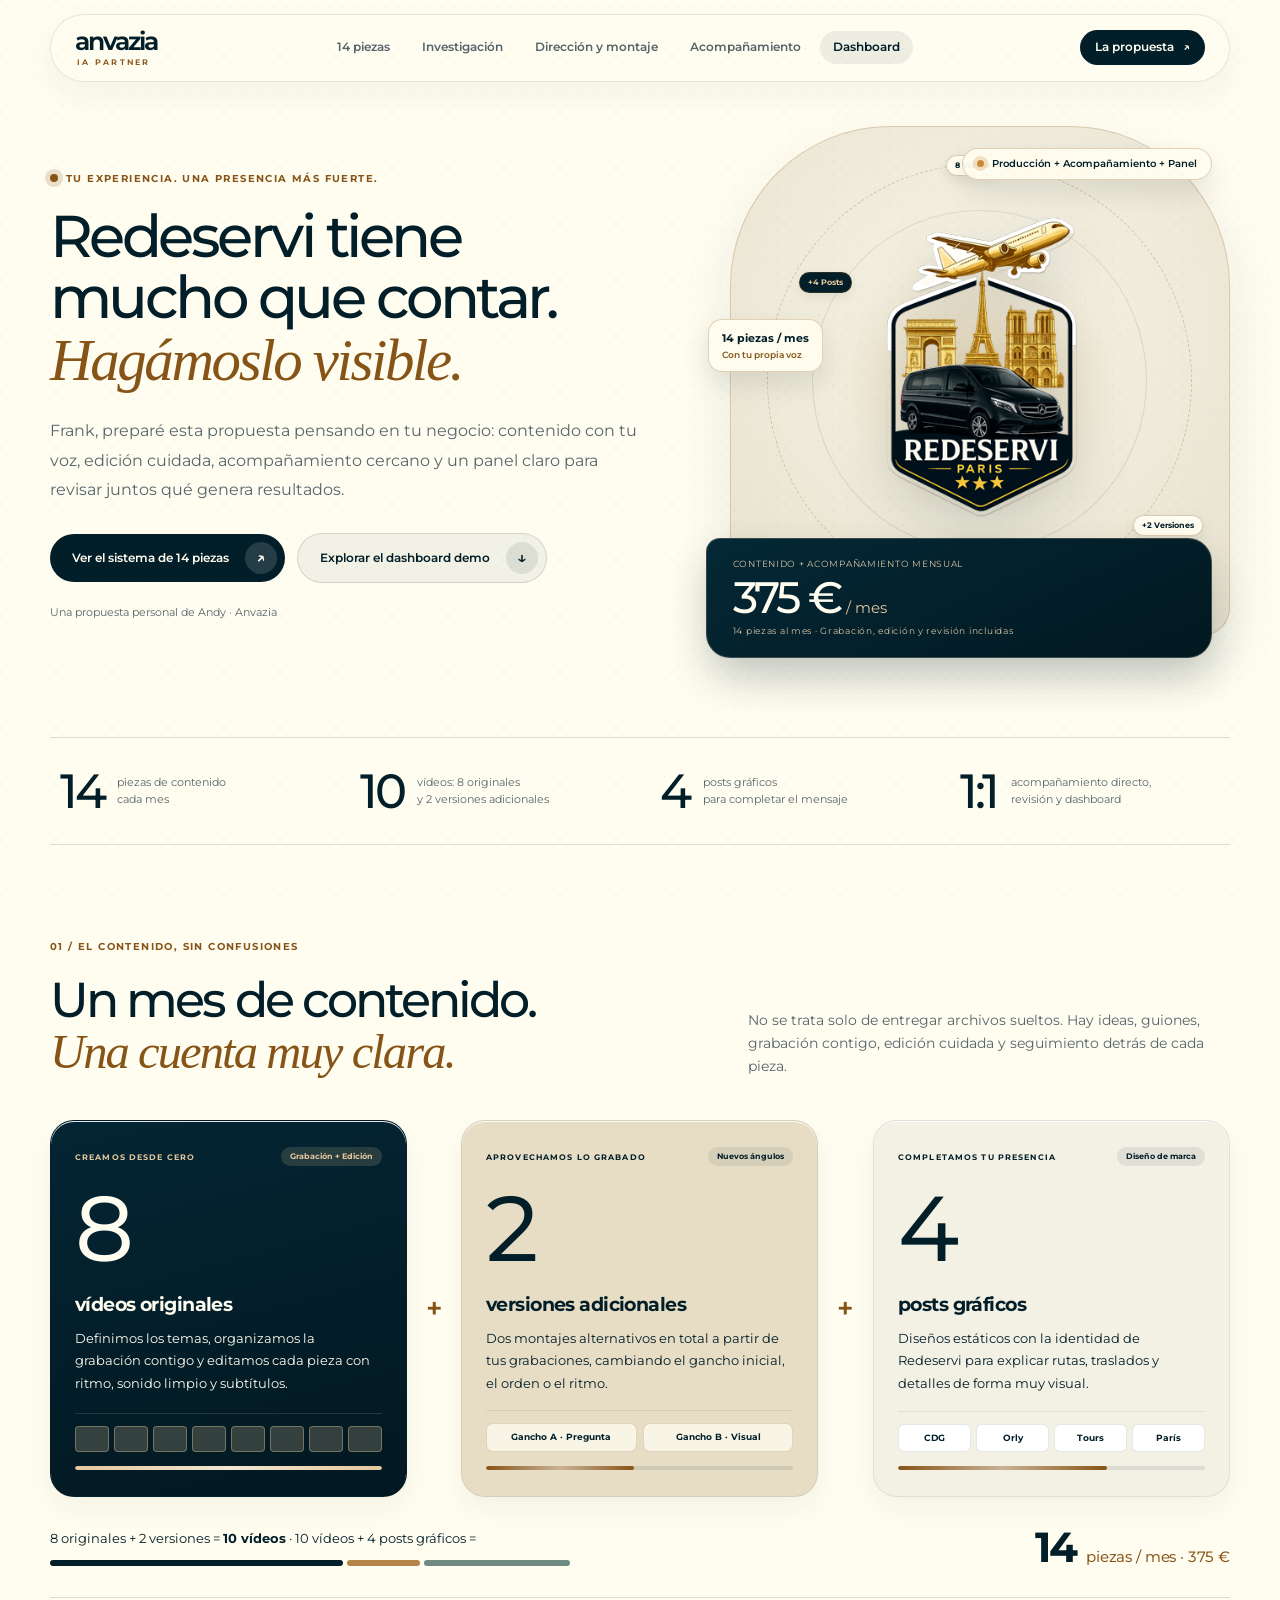
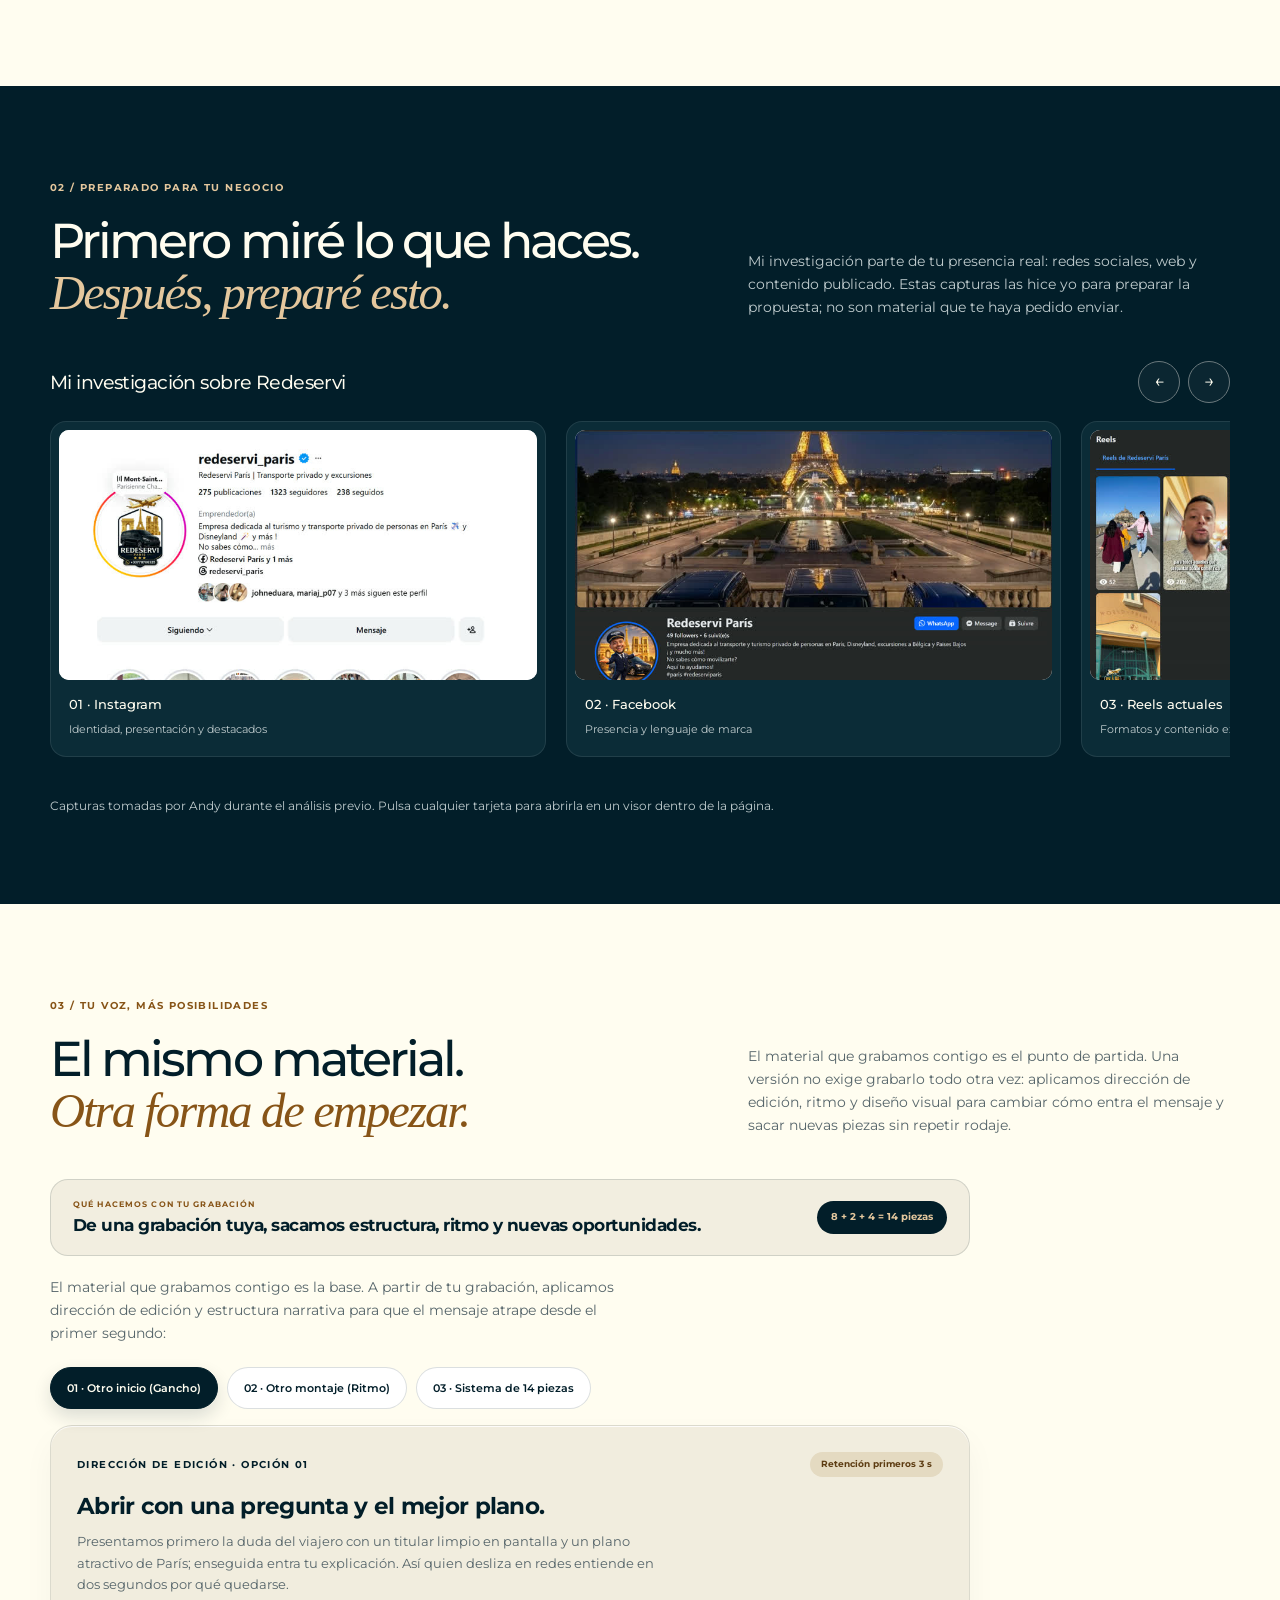
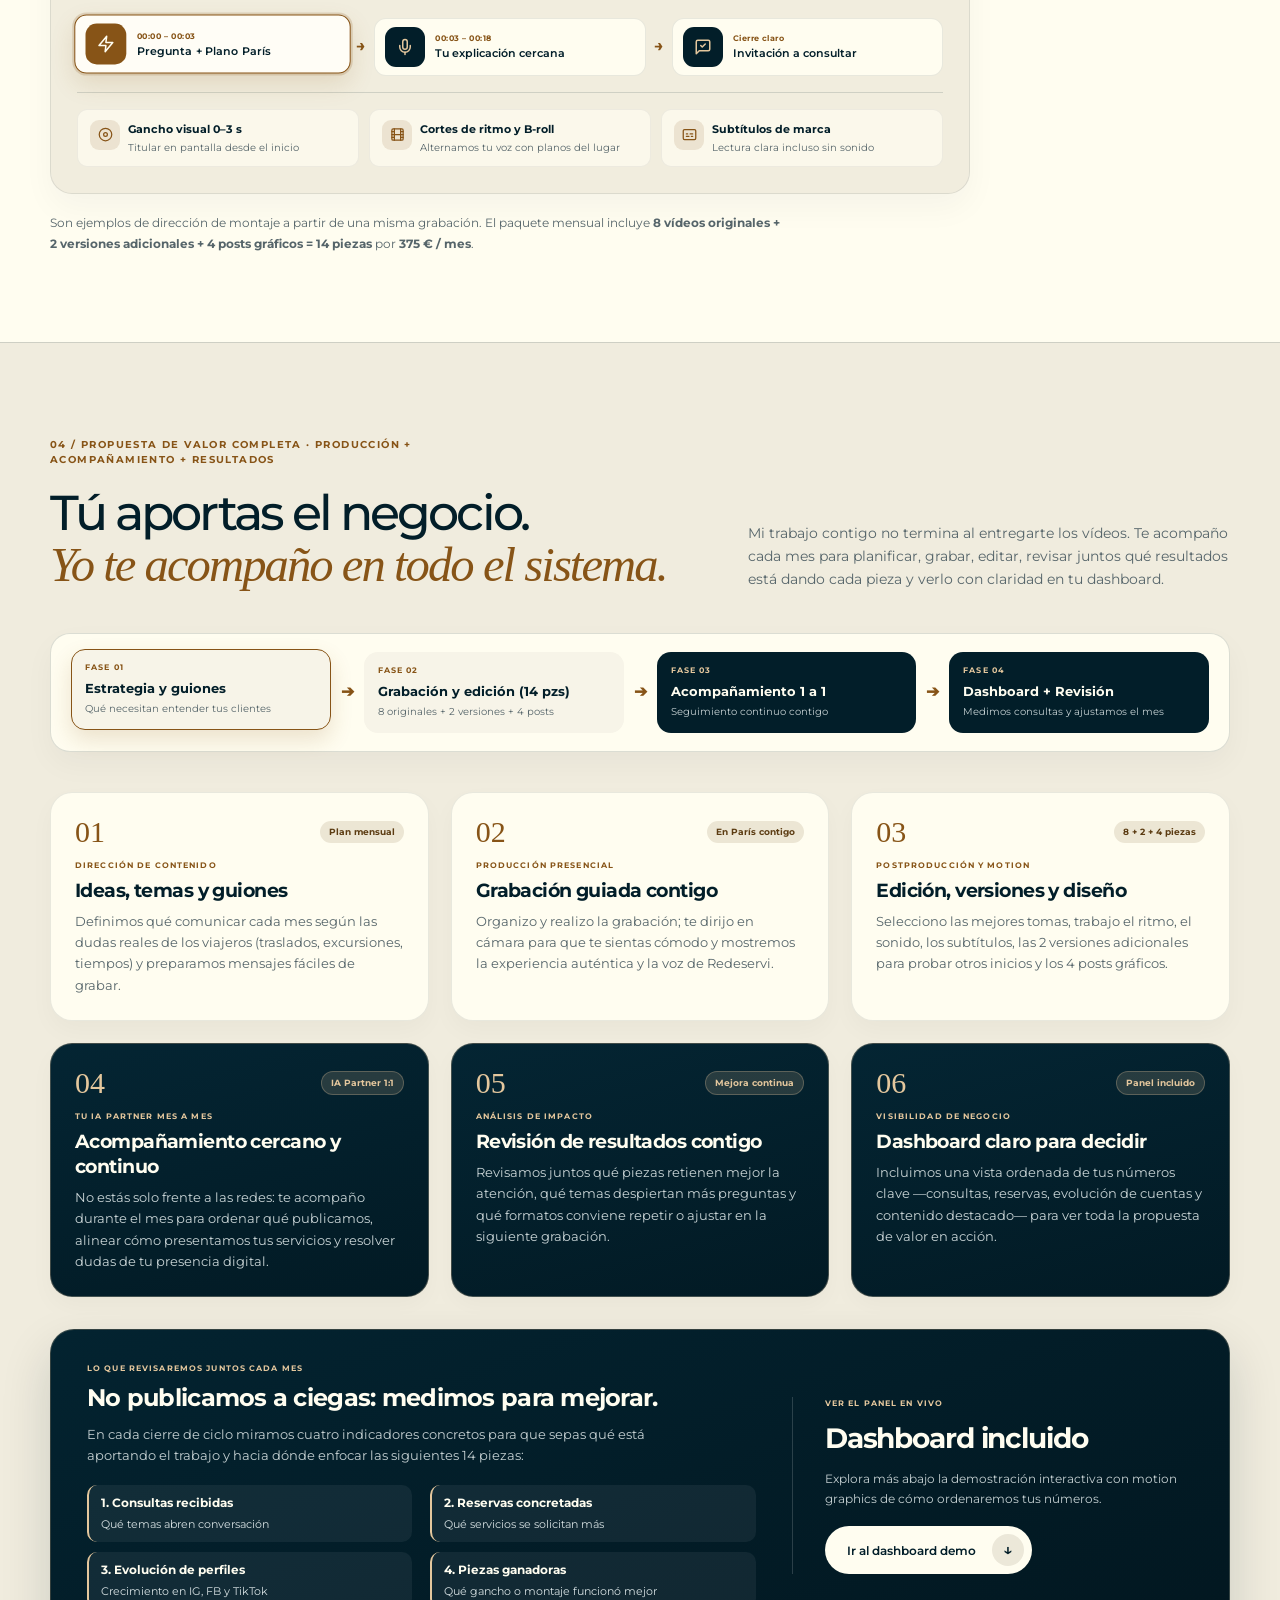
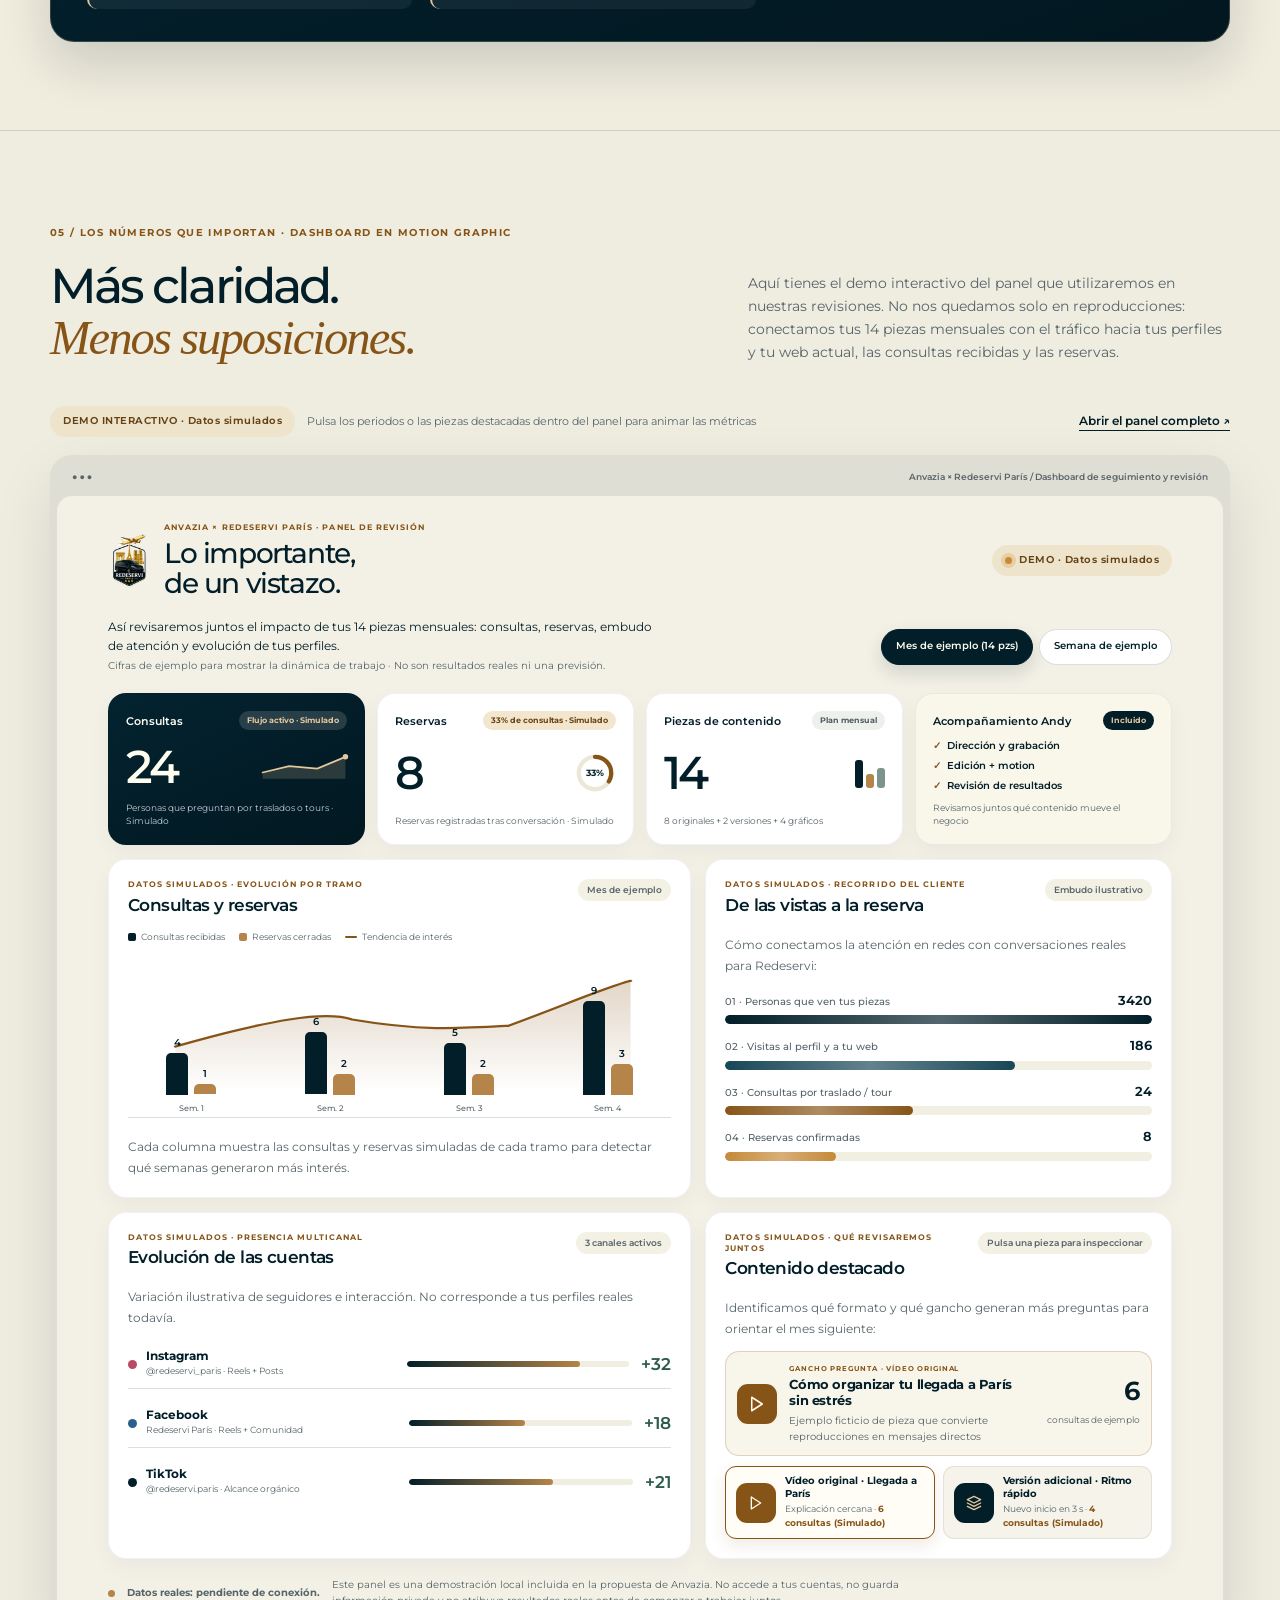
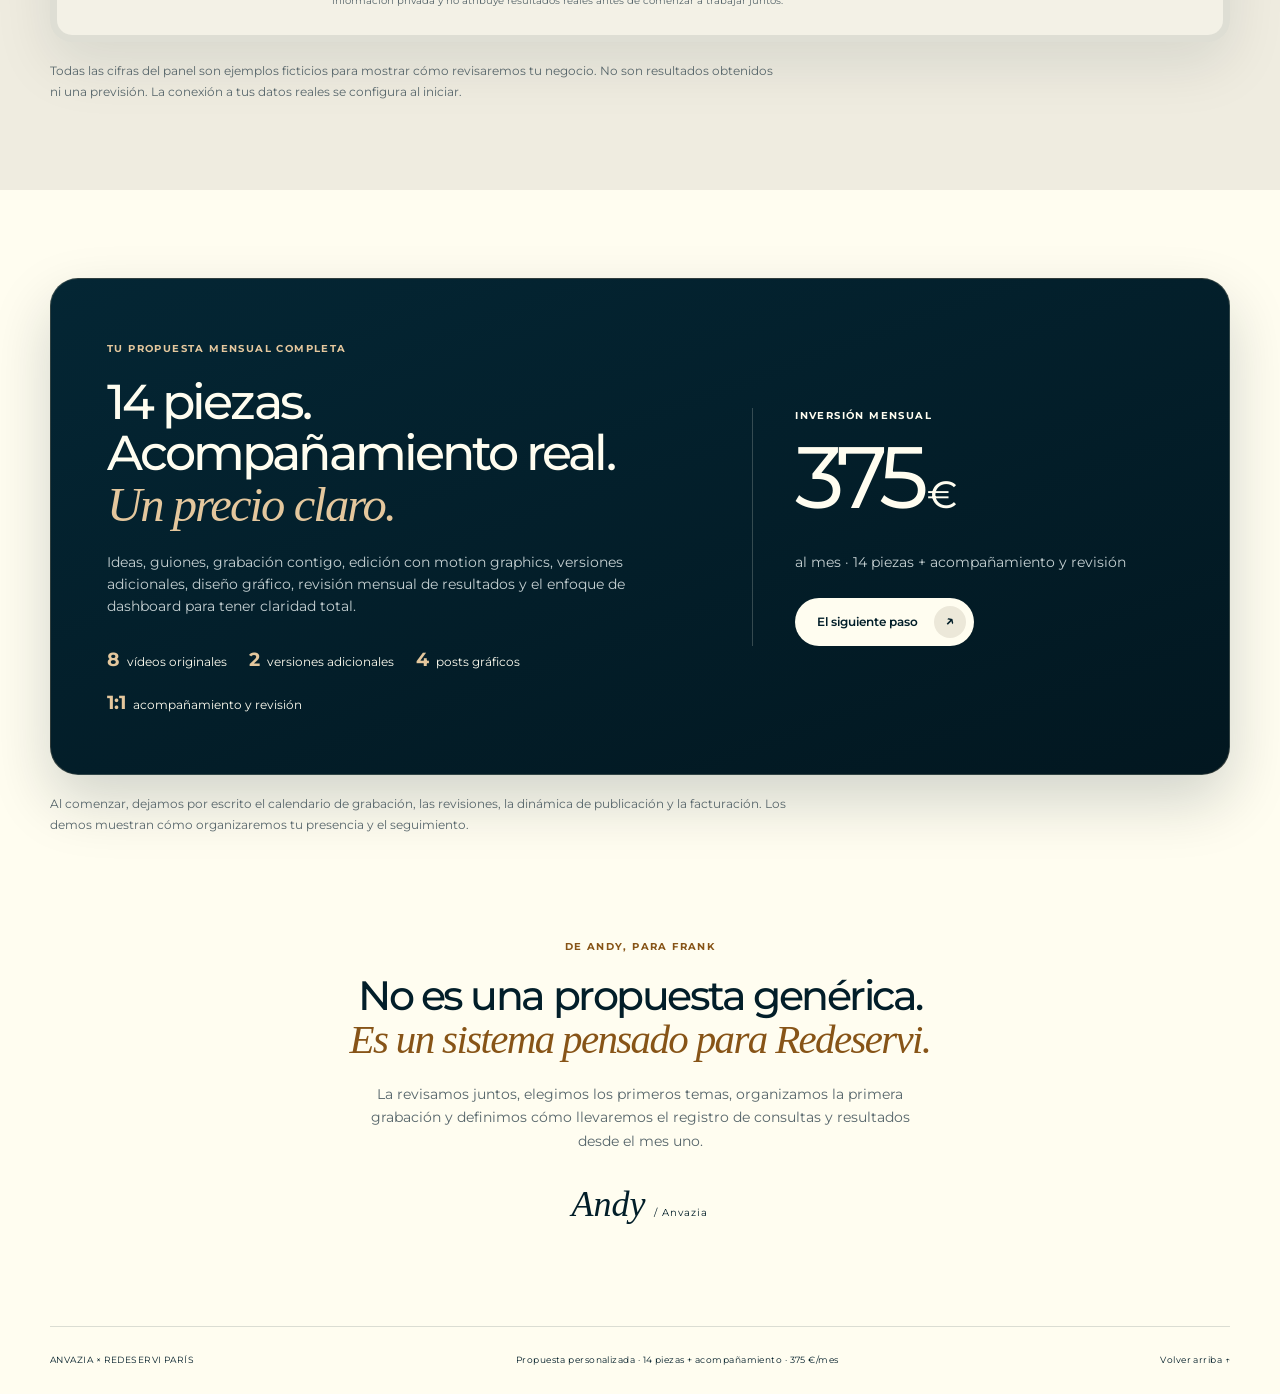
==== commit d895e88f: "chore: remove Animar metricas button from dashboard header" ====
--- a/index.html
+++ b/index.html
@@ -11,8 +11,8 @@
 <meta property="og:url" content="https://redeservi.anvazia.com">
 <meta property="og:image" content="https://redeservi.anvazia.com/web-assets/logo.png">
 <title>Frank, una propuesta para Redeservi · Anvazia</title>
-<link rel="stylesheet" href="web-assets/site.css?v=4">
-<script src="web-assets/site.js?v=4" defer></script>
+<link rel="stylesheet" href="web-assets/site.css?v=5">
+<script src="web-assets/site.js?v=5" defer></script>
 </head>
 <body>
 <div class="scroll-progress" id="scroll-progress" aria-hidden="true"></div>
@@ -381,7 +381,6 @@
   </div>
   <div class="dashboard-header-right">
    <span class="demo-badge"><i class="dot-live" aria-hidden="true"></i> DEMO · Datos simulados</span>
-   <button type="button" class="dash-replay-btn" id="dash-animate-btn" title="Repetir animación del dashboard">Animar métricas ↻</button>
   </div>
  </header>
 
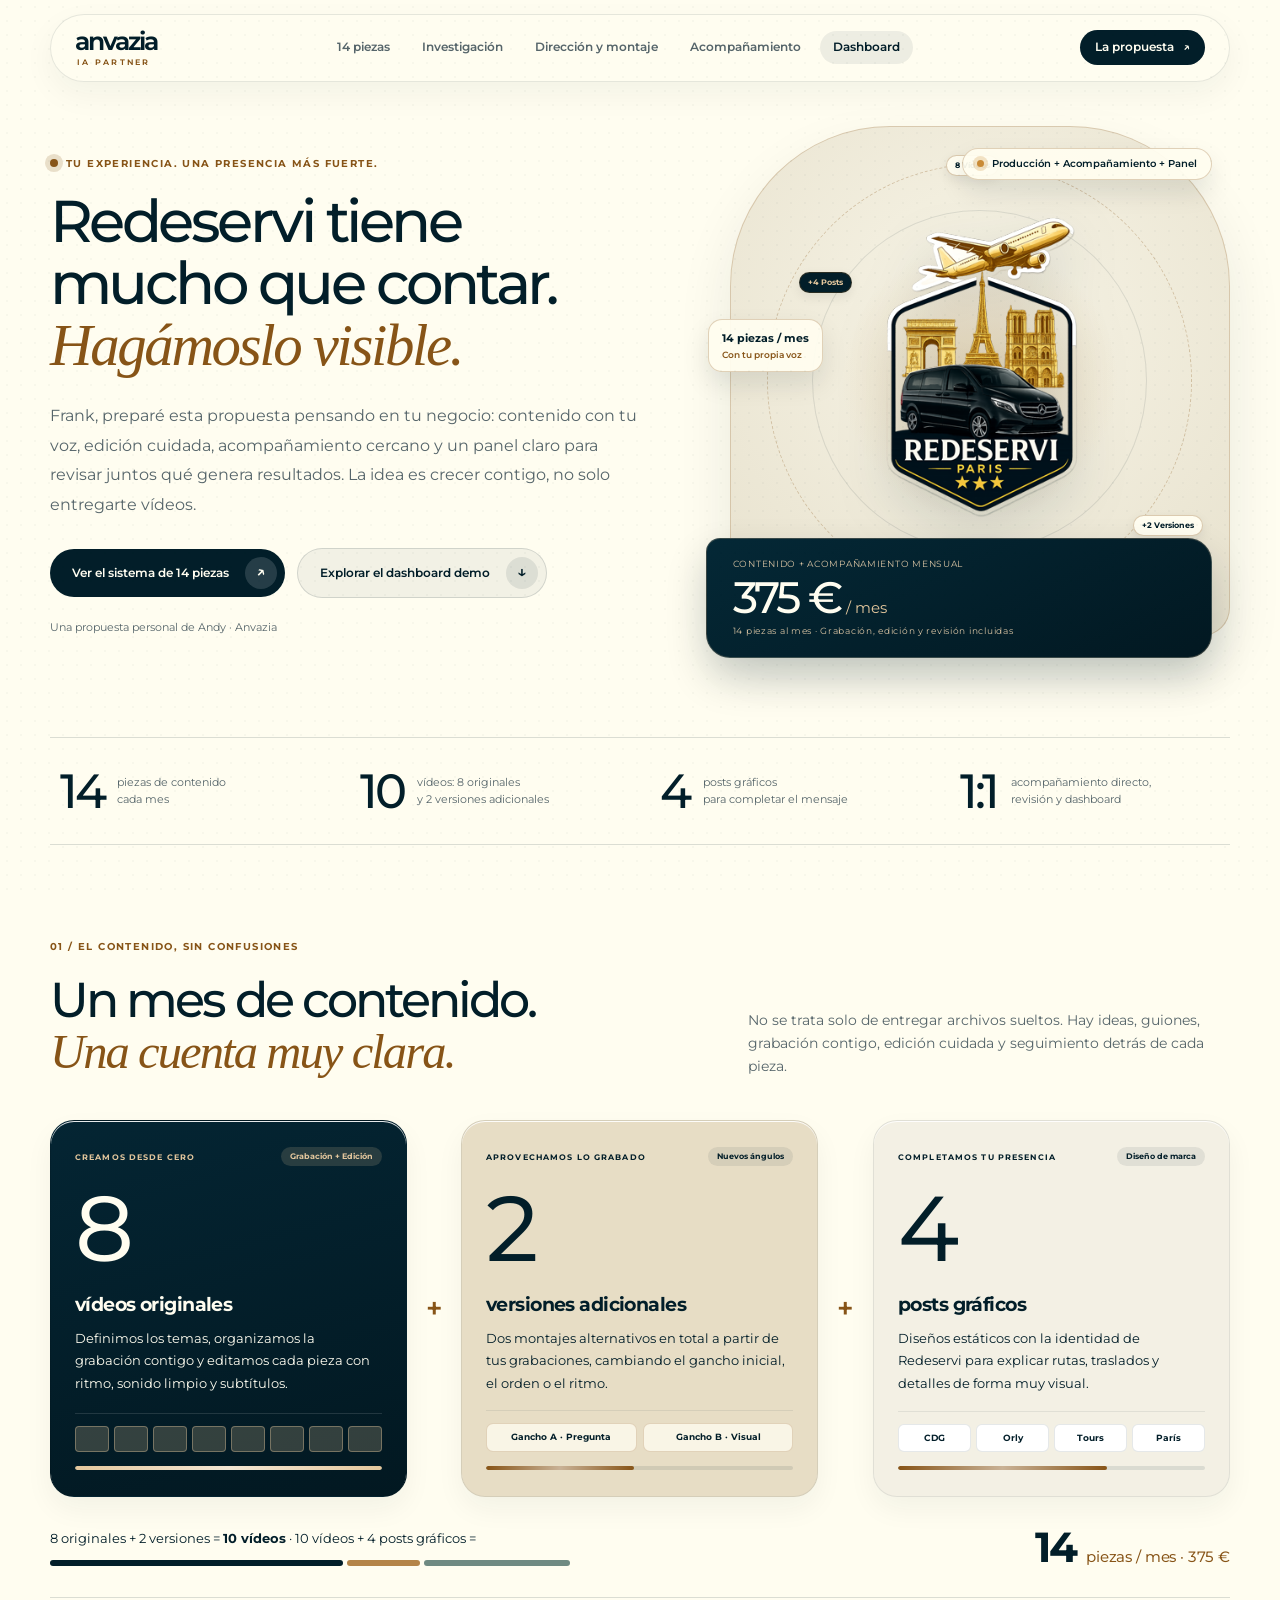
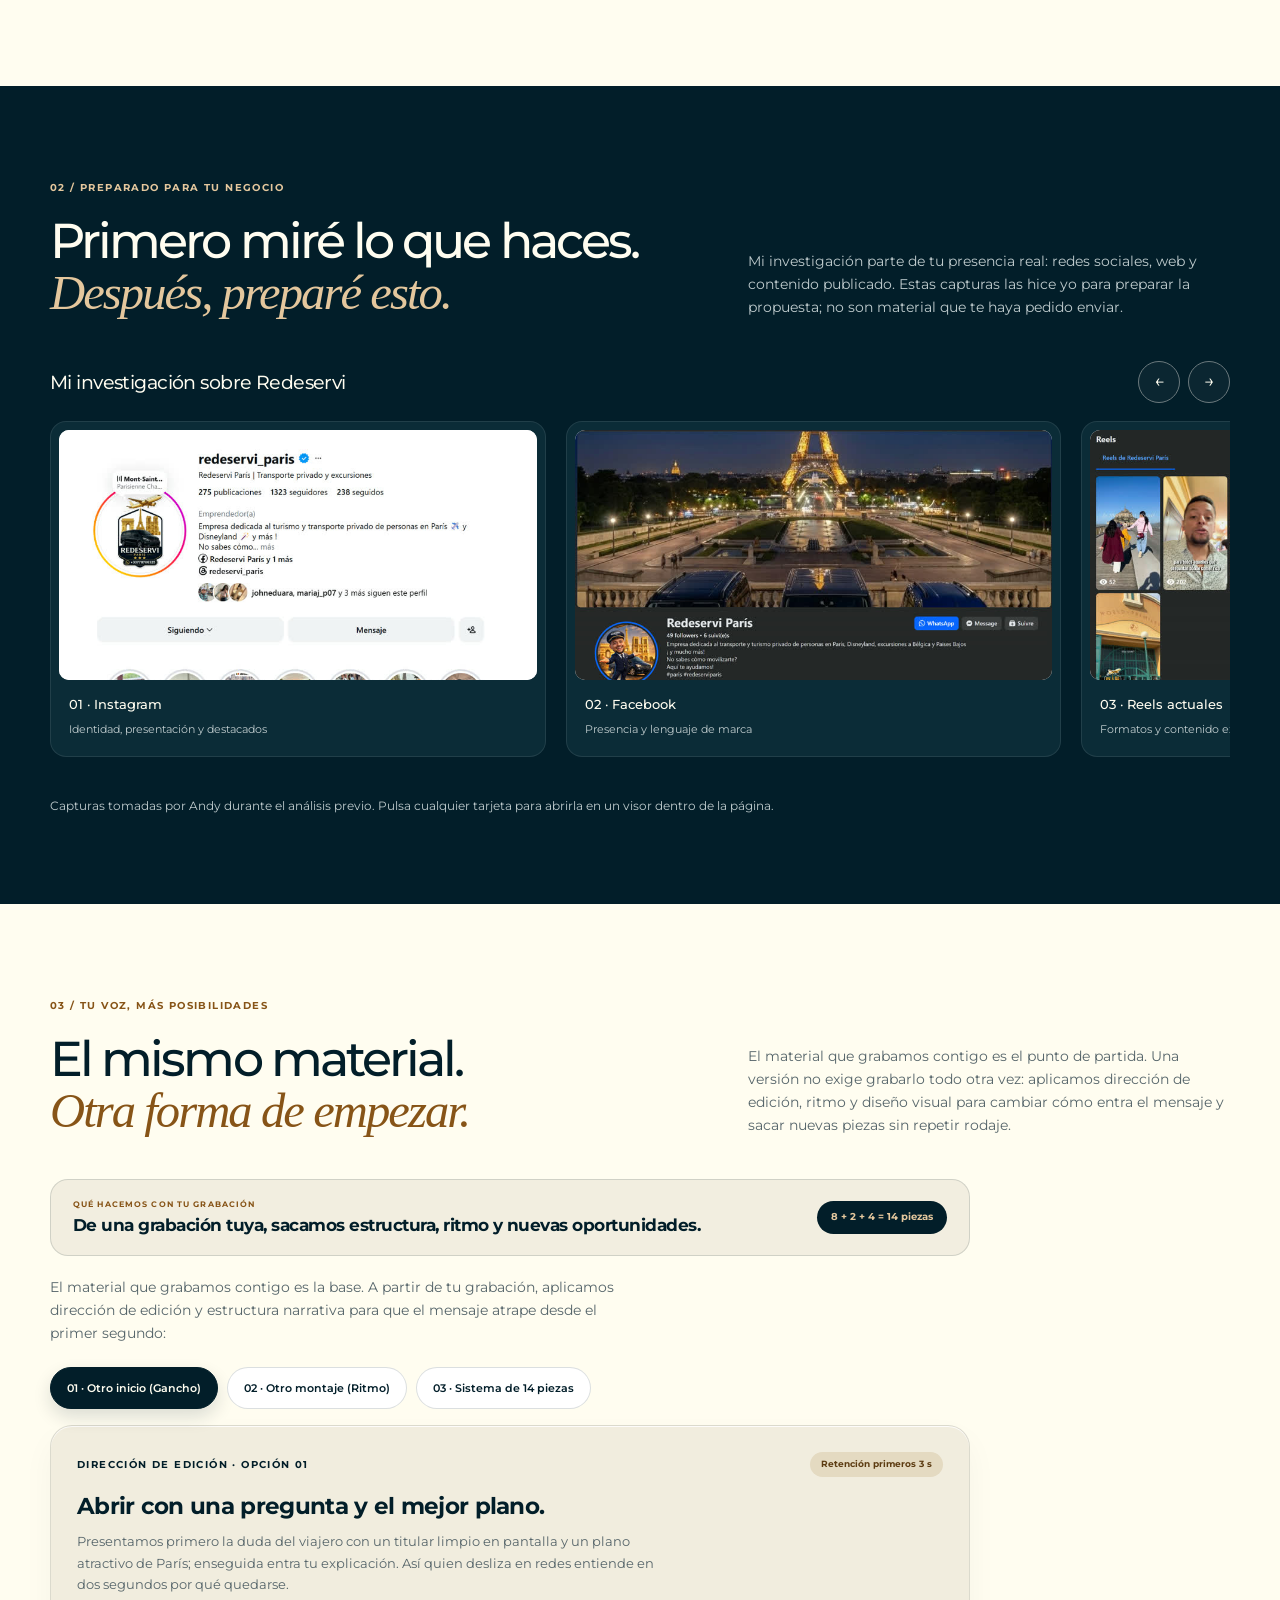
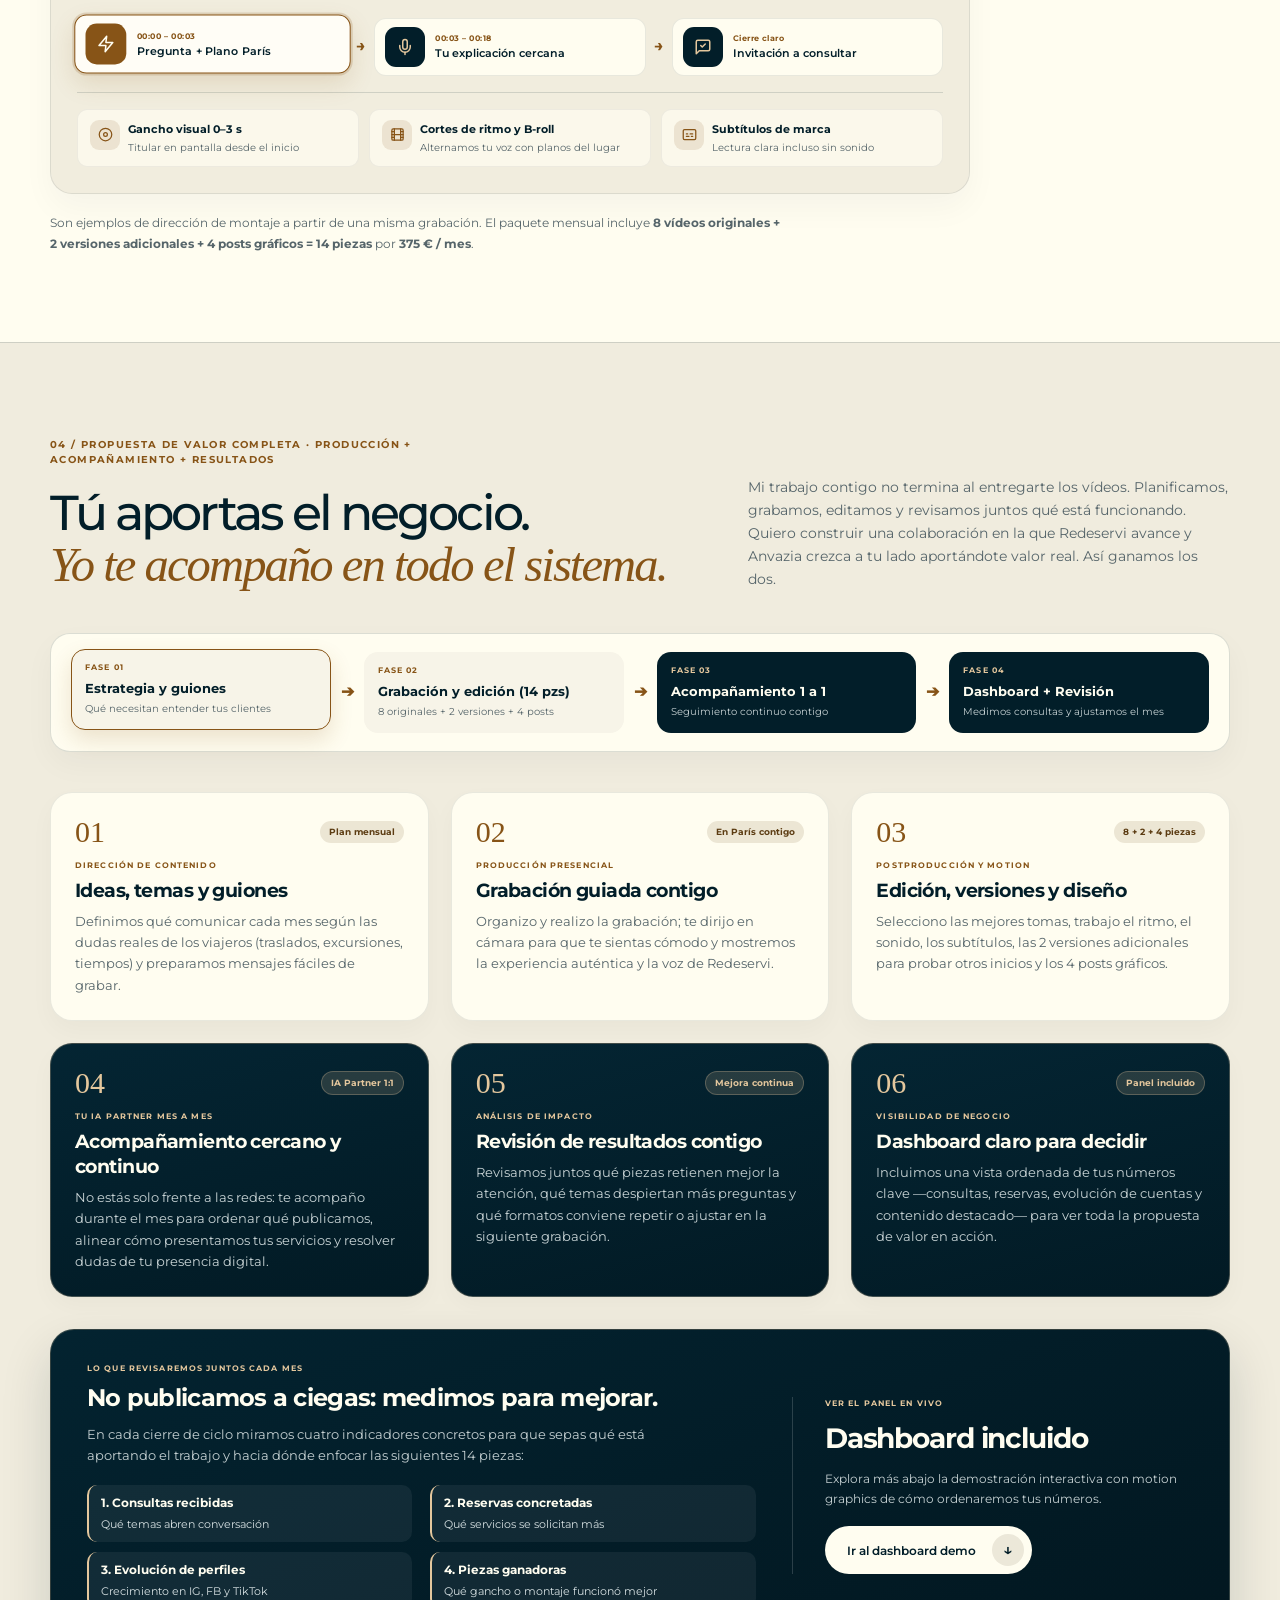
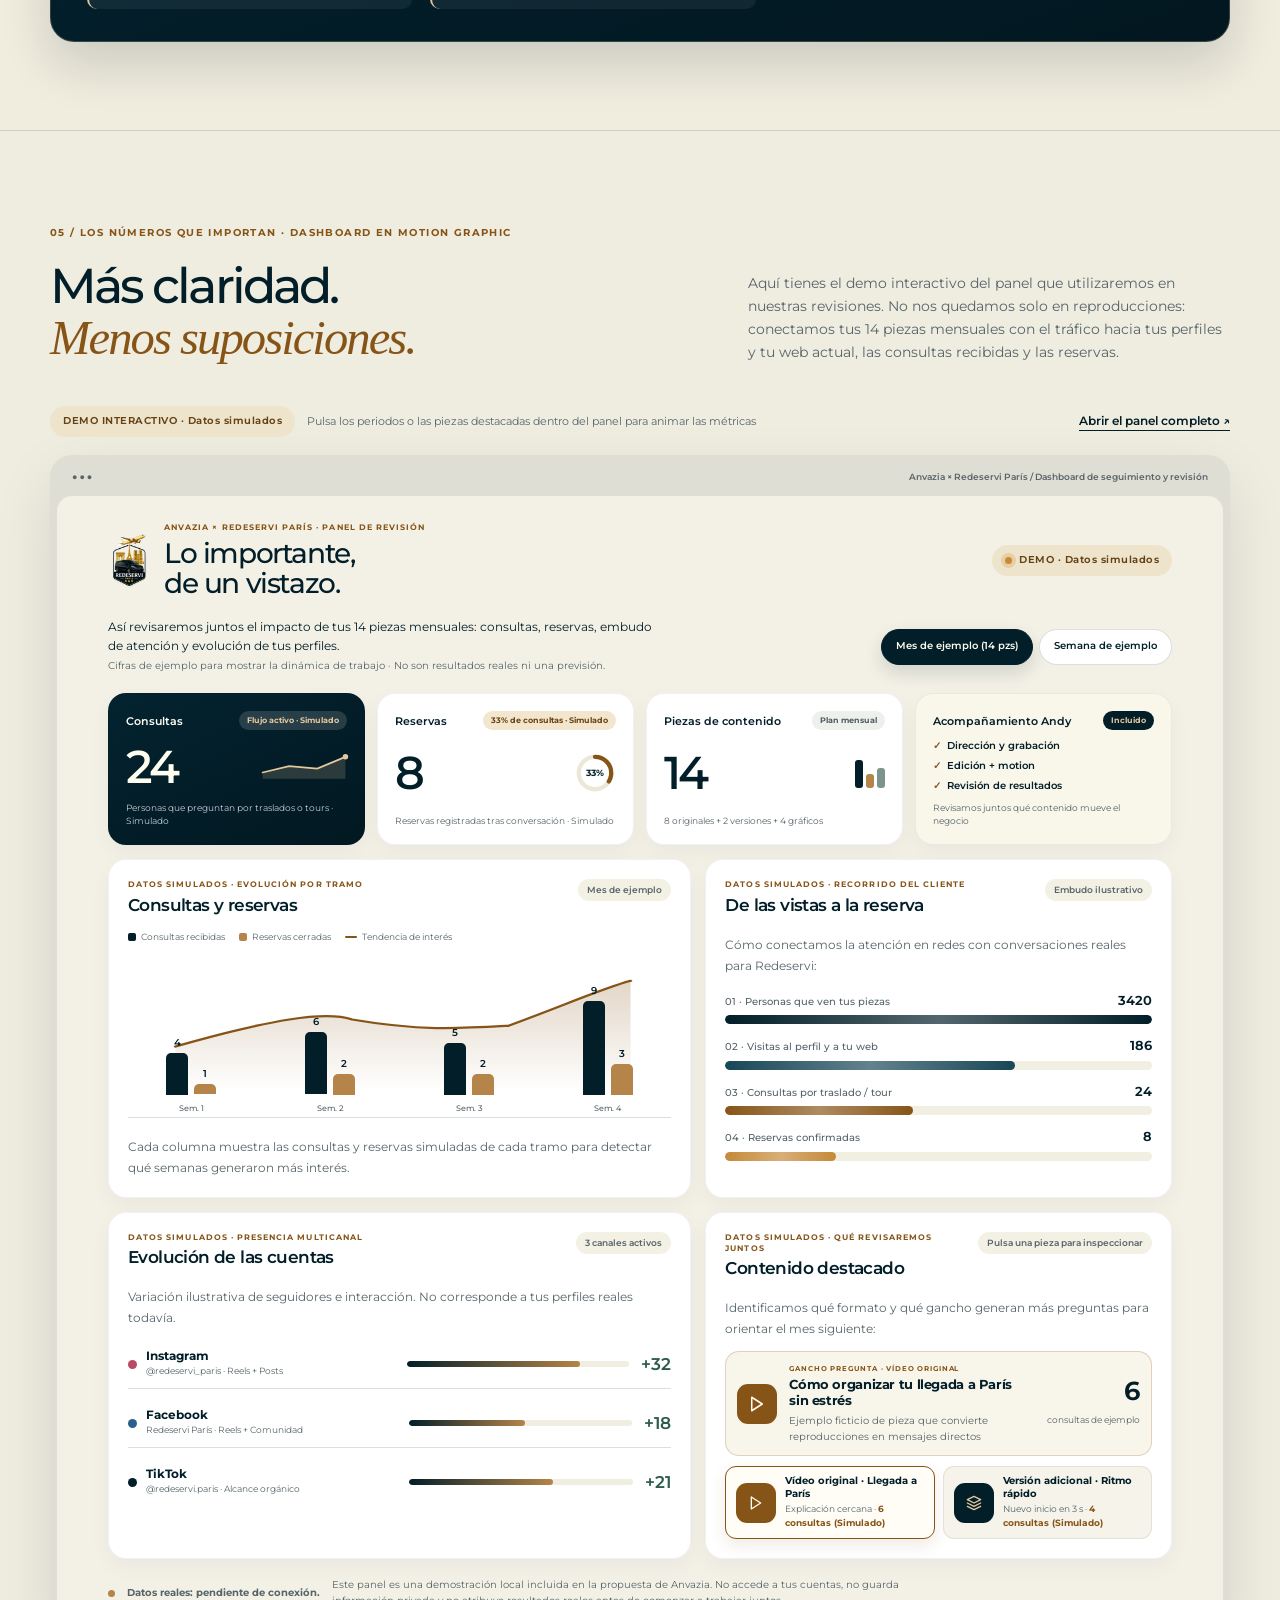
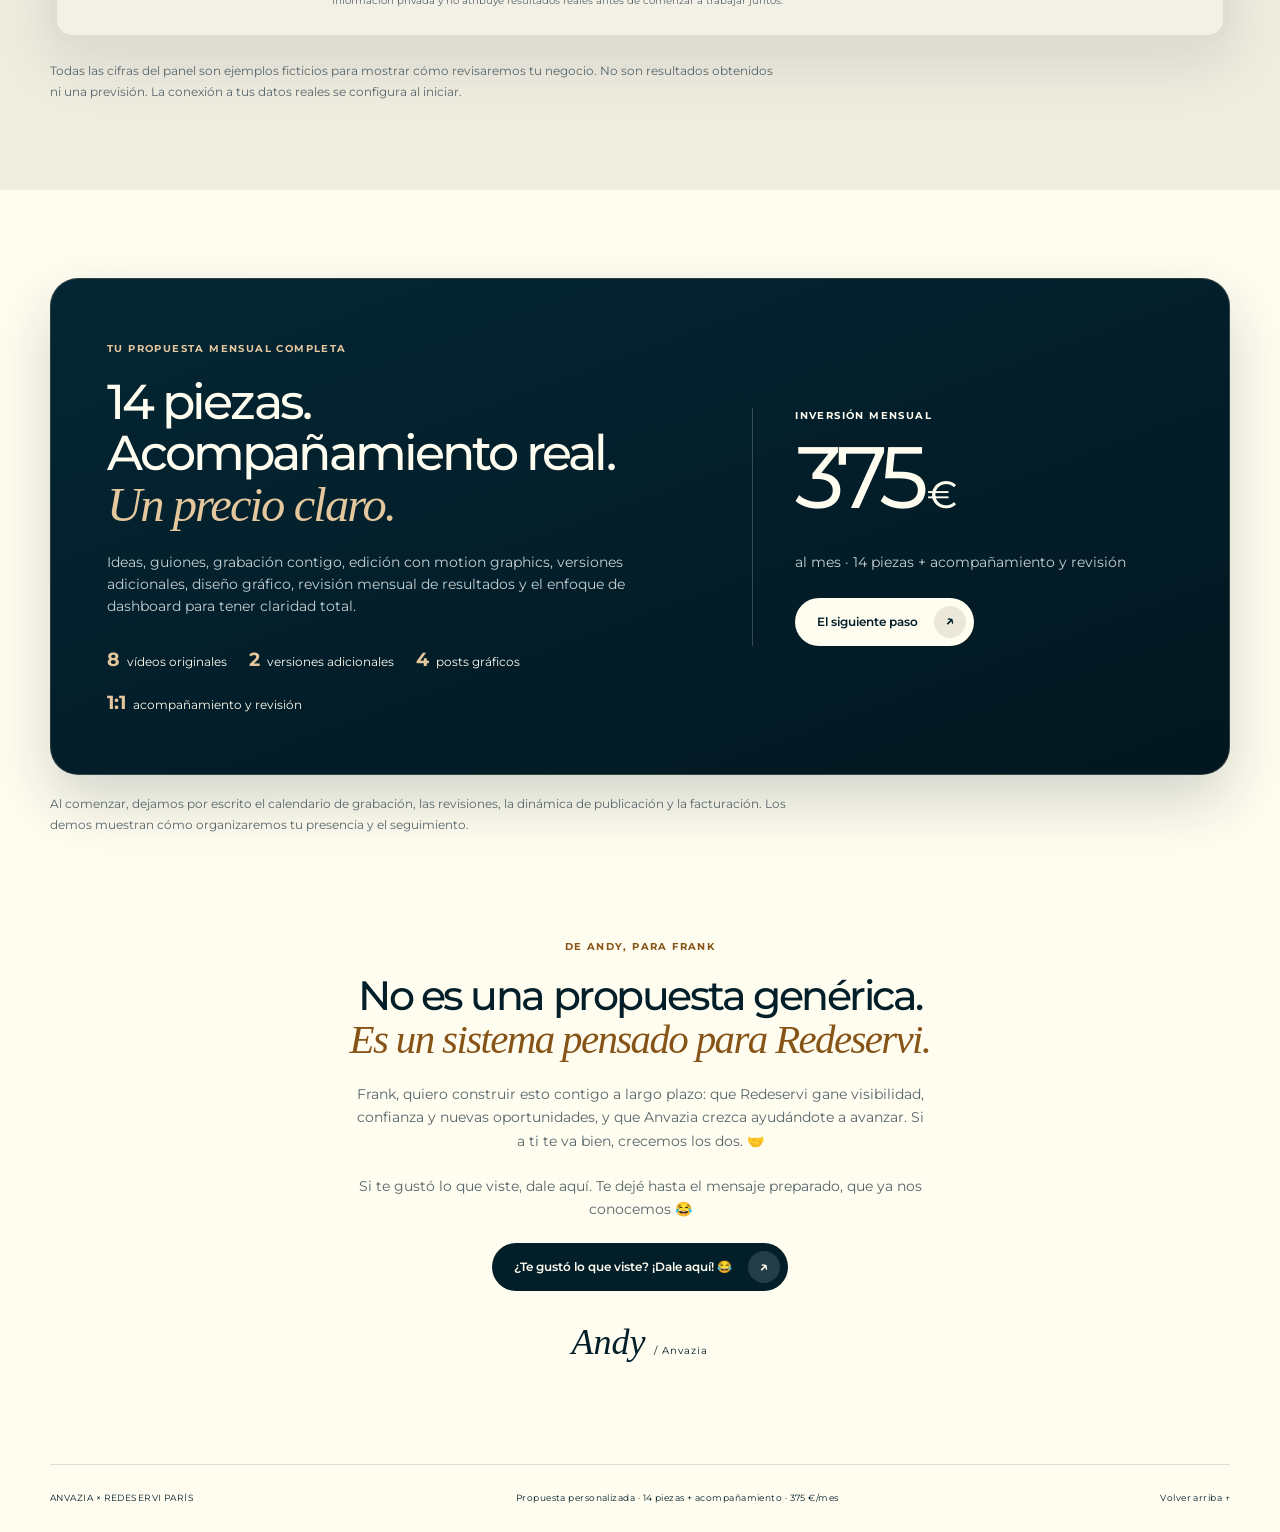
==== commit 6c34ebb3: "feat: add personal WhatsApp CTA and partnership message" ====
--- a/index.html
+++ b/index.html
@@ -36,7 +36,7 @@
  <div class="hero-copy" data-reveal>
   <p class="eyebrow"><span class="pulse-ring" aria-hidden="true"></span> TU EXPERIENCIA. UNA PRESENCIA MÁS FUERTE.</p>
   <h1>Redeservi tiene<br>mucho que contar.<br><em>Hagámoslo visible.</em></h1>
-  <p class="lead">Frank, preparé esta propuesta pensando en tu negocio: contenido con tu voz, edición cuidada, acompañamiento cercano y un panel claro para revisar juntos qué genera resultados.</p>
+  <p class="lead">Frank, preparé esta propuesta pensando en tu negocio: contenido con tu voz, edición cuidada, acompañamiento cercano y un panel claro para revisar juntos qué genera resultados. La idea es crecer contigo, no solo entregarte vídeos.</p>
   <div class="hero-actions">
    <a class="button" href="#contenido-mensual">Ver el sistema de 14 piezas <span aria-hidden="true">↗</span></a>
    <a class="button ghost" href="#panel">Explorar el dashboard demo <span aria-hidden="true">↓</span></a>
@@ -266,7 +266,7 @@
     <p class="eyebrow">04 / PROPUESTA DE VALOR COMPLETA · PRODUCCIÓN + ACOMPAÑAMIENTO + RESULTADOS</p>
     <h2>Tú aportas el negocio.<br><em>Yo te acompaño en todo el sistema.</em></h2>
    </div>
-   <p>Mi trabajo contigo no termina al entregarte los vídeos. Te acompaño cada mes para planificar, grabar, editar, revisar juntos qué resultados está dando cada pieza y verlo con claridad en tu dashboard.</p>
+   <p>Mi trabajo contigo no termina al entregarte los vídeos. Planificamos, grabamos, editamos y revisamos juntos qué está funcionando. Quiero construir una colaboración en la que Redeservi avance y Anvazia crezca a tu lado aportándote valor real. Así ganamos los dos.</p>
   </div>
 
   <div class="value-cycle-banner" id="value-cycle-banner" aria-label="Ciclo continuo de trabajo entre Andy y Frank">
@@ -649,7 +649,9 @@
 <section class="closing wrap" id="siguiente" data-reveal>
  <p class="eyebrow">DE ANDY, PARA FRANK</p>
  <h2>No es una propuesta genérica.<br><em>Es un sistema pensado para Redeservi.</em></h2>
- <p>La revisamos juntos, elegimos los primeros temas, organizamos la primera grabación y definimos cómo llevaremos el registro de consultas y resultados desde el mes uno.</p>
+ <p>Frank, quiero construir esto contigo a largo plazo: que Redeservi gane visibilidad, confianza y nuevas oportunidades, y que Anvazia crezca ayudándote a avanzar. Si a ti te va bien, crecemos los dos. 🤝</p>
+ <p>Si te gustó lo que viste, dale aquí. Te dejé hasta el mensaje preparado, que ya nos conocemos 😂</p>
+ <p><a class="button" href="https://wa.me/33667003805?text=Andy%2C%20te%20pasaste%20con%20eso%20%F0%9F%98%82" target="_blank" rel="noopener noreferrer" aria-label="Abrir el WhatsApp de Andy con un mensaje preparado">¿Te gustó lo que viste? ¡Dale aquí! 😂 <span aria-hidden="true">↗</span></a></p>
  <span class="signature">Andy <span>/ Anvazia</span></span>
 </section>
 </main>
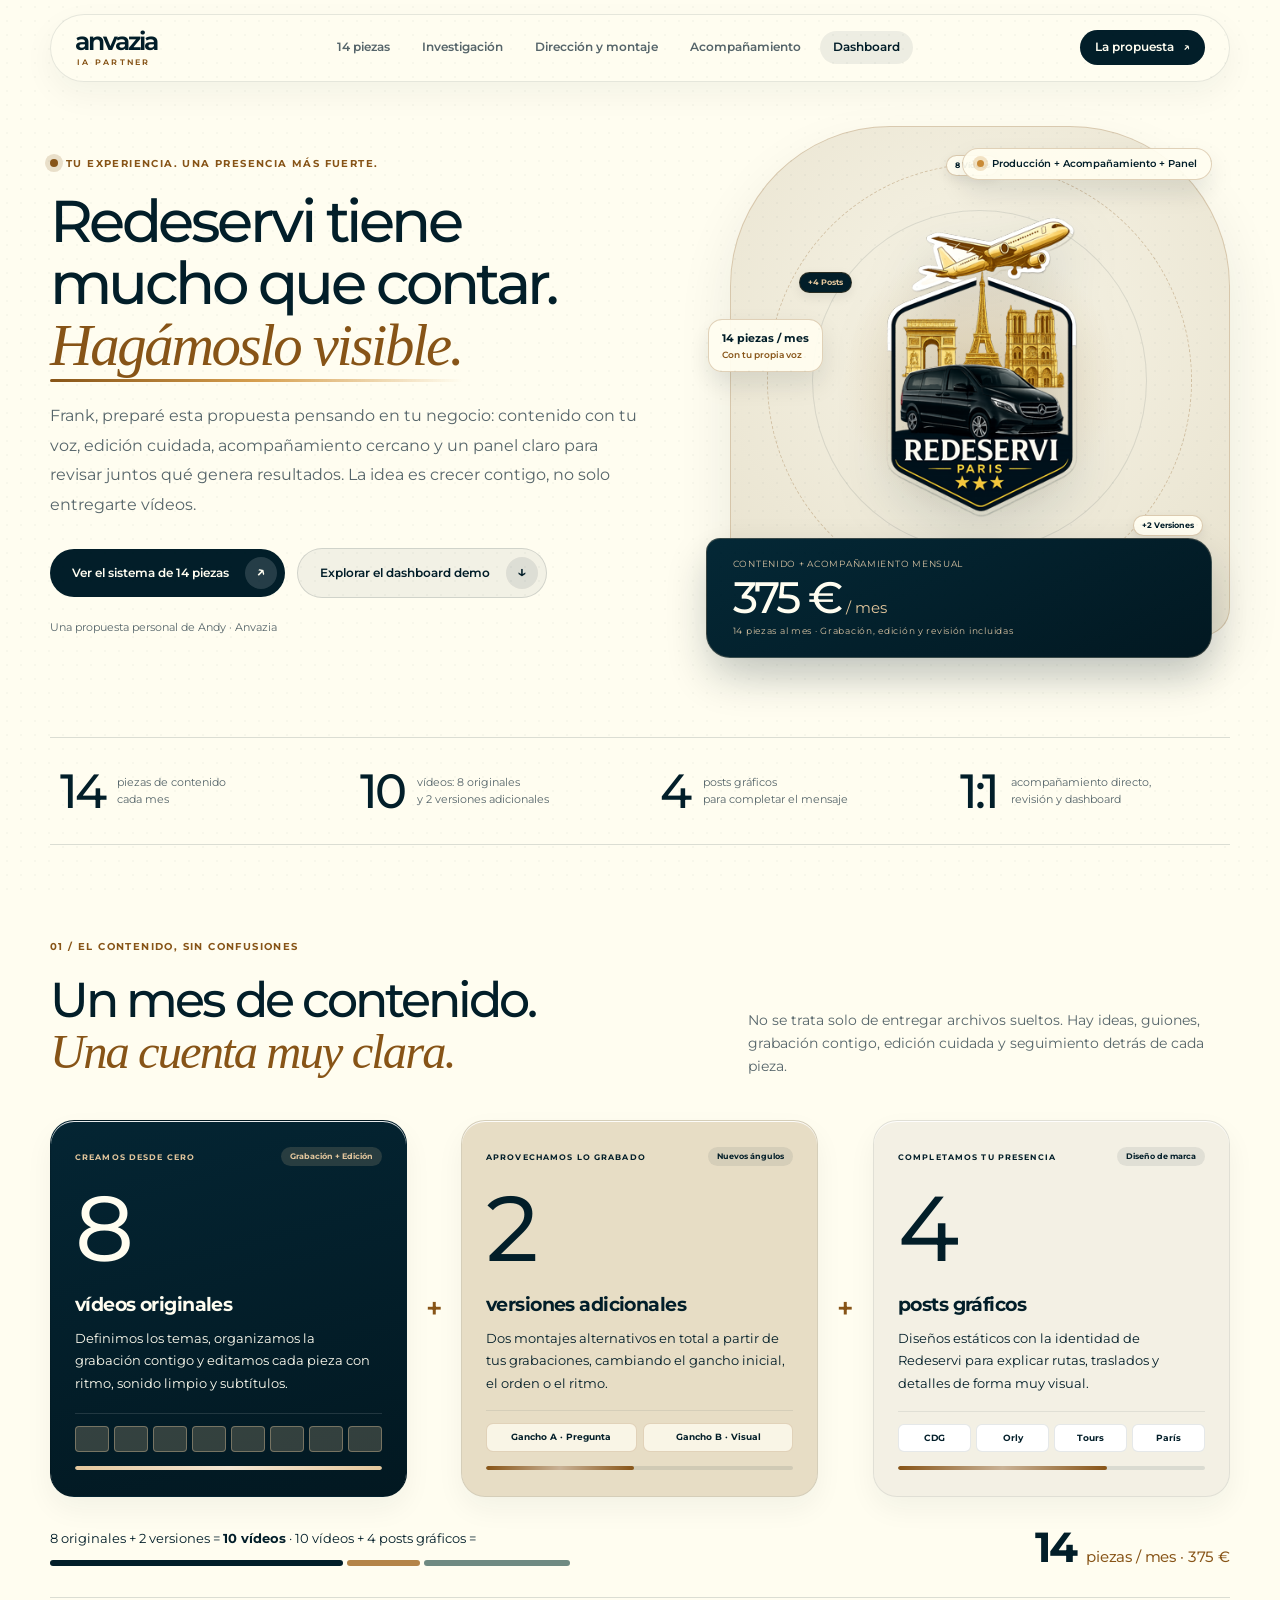
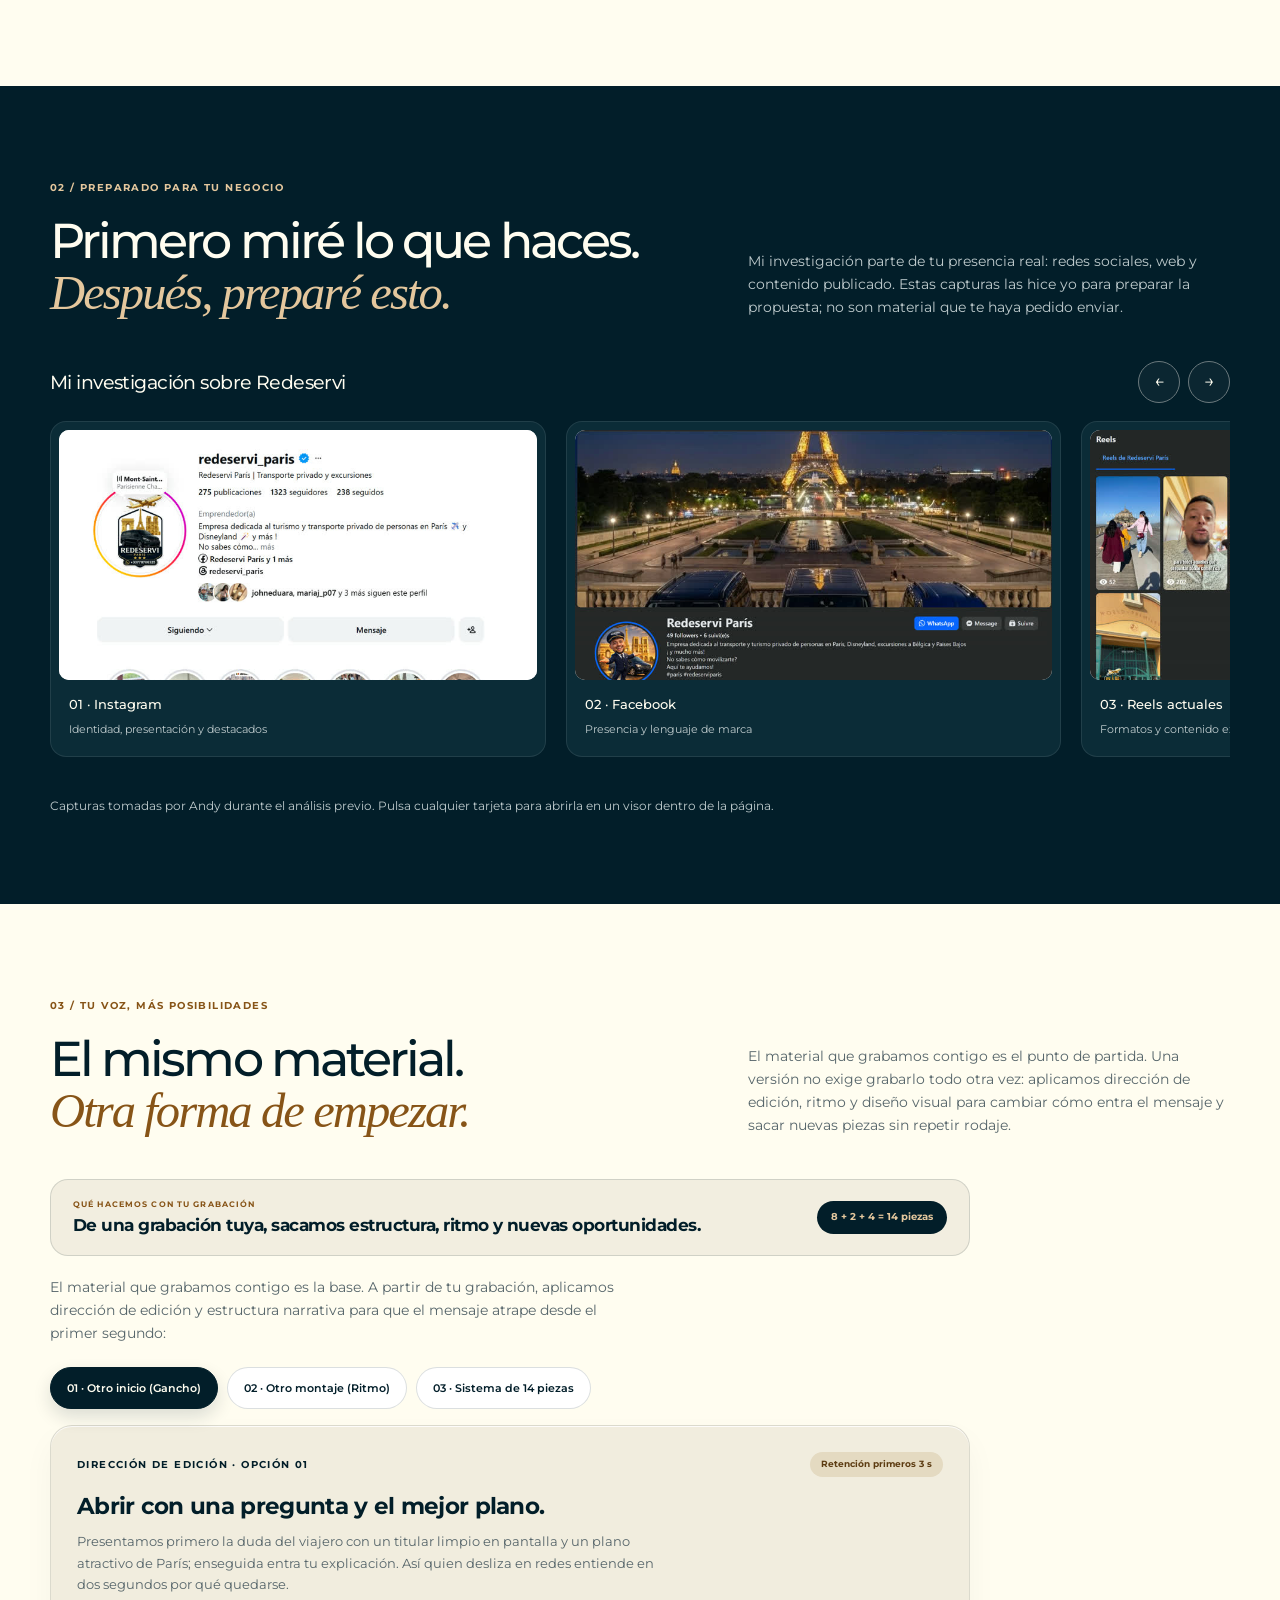
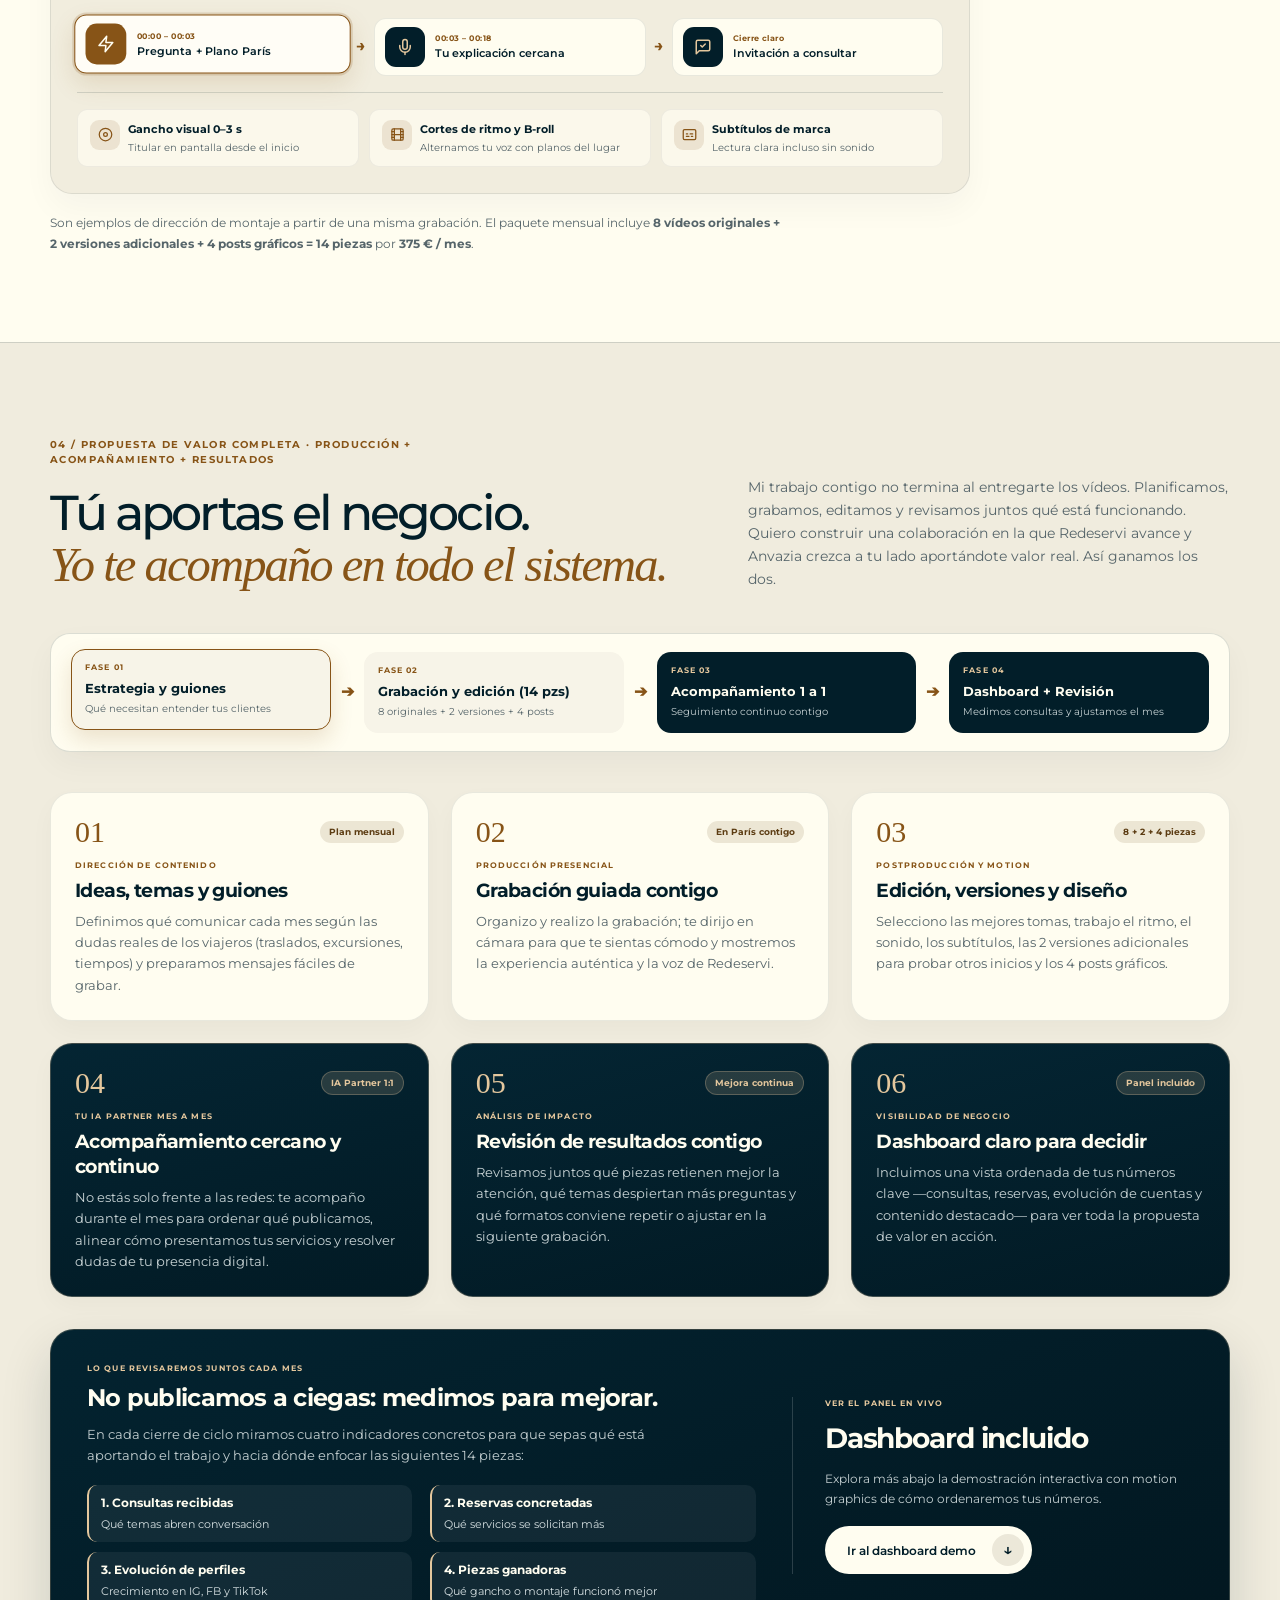
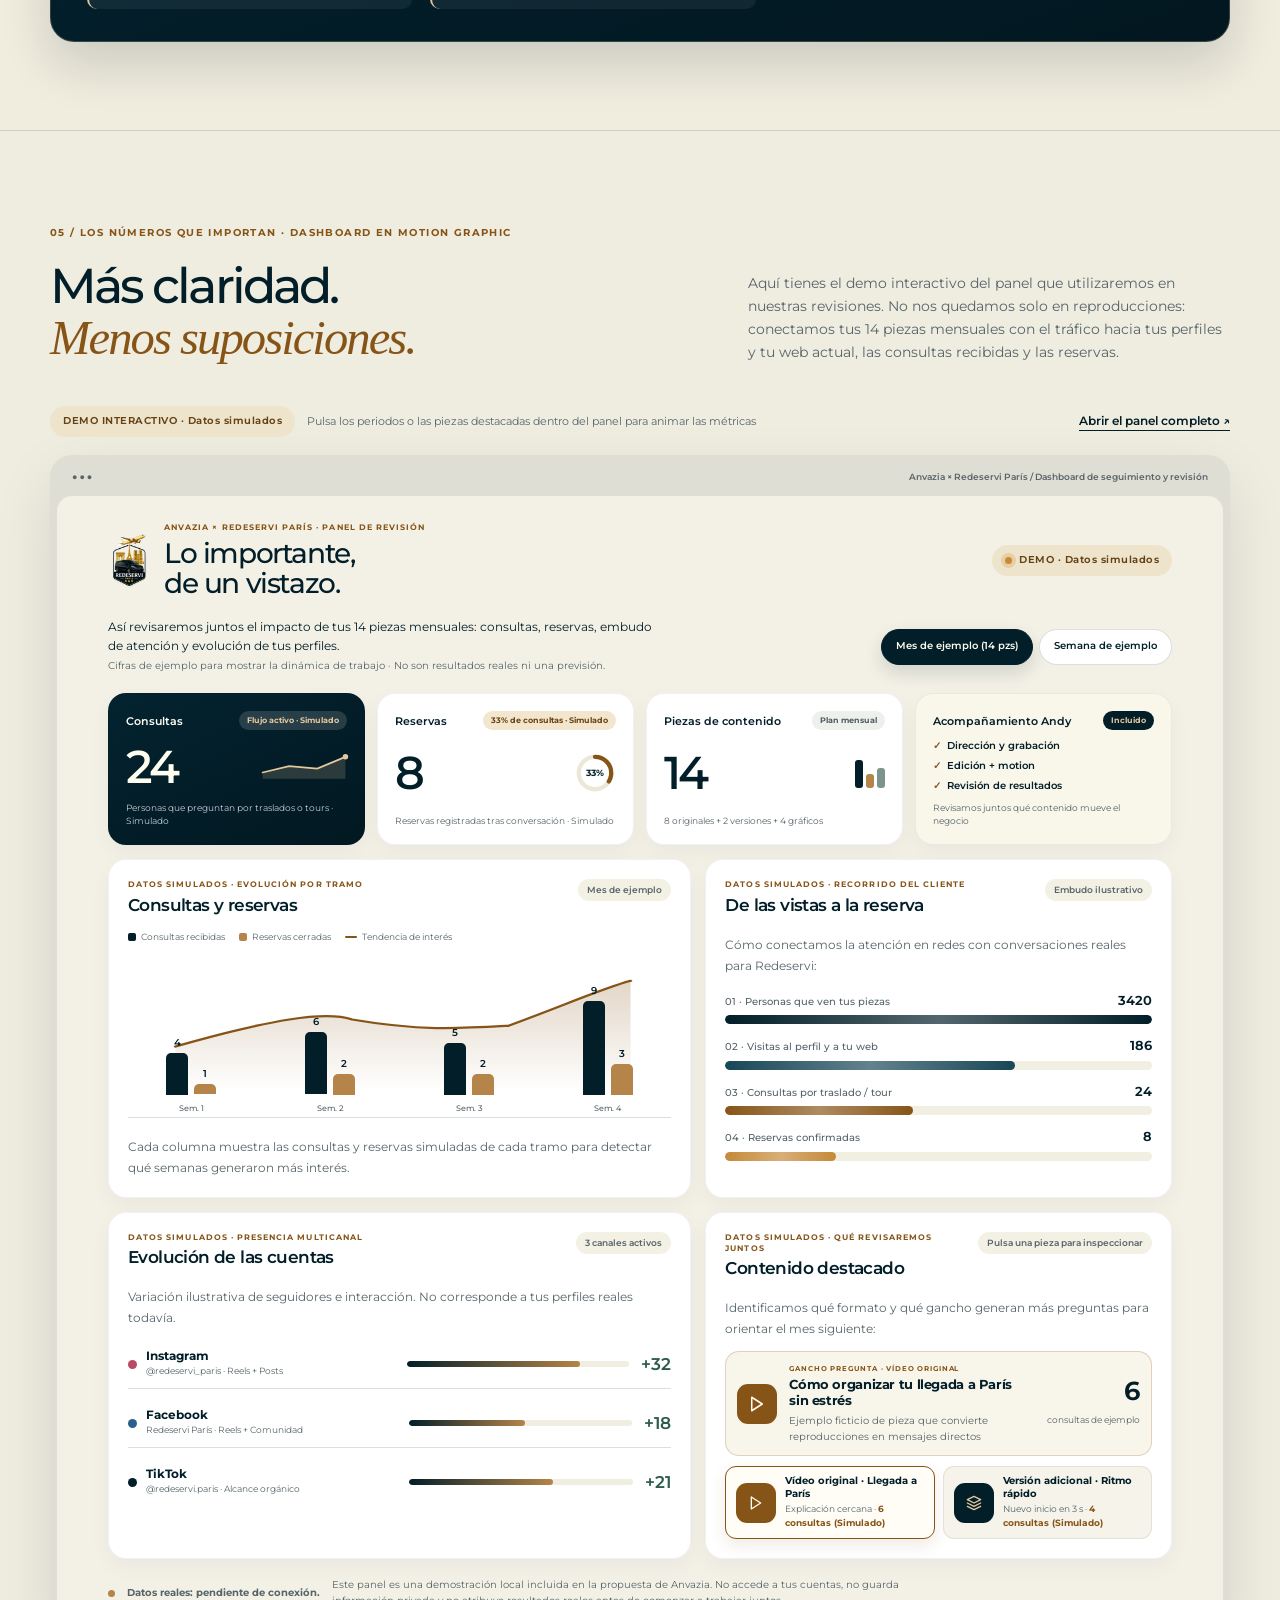
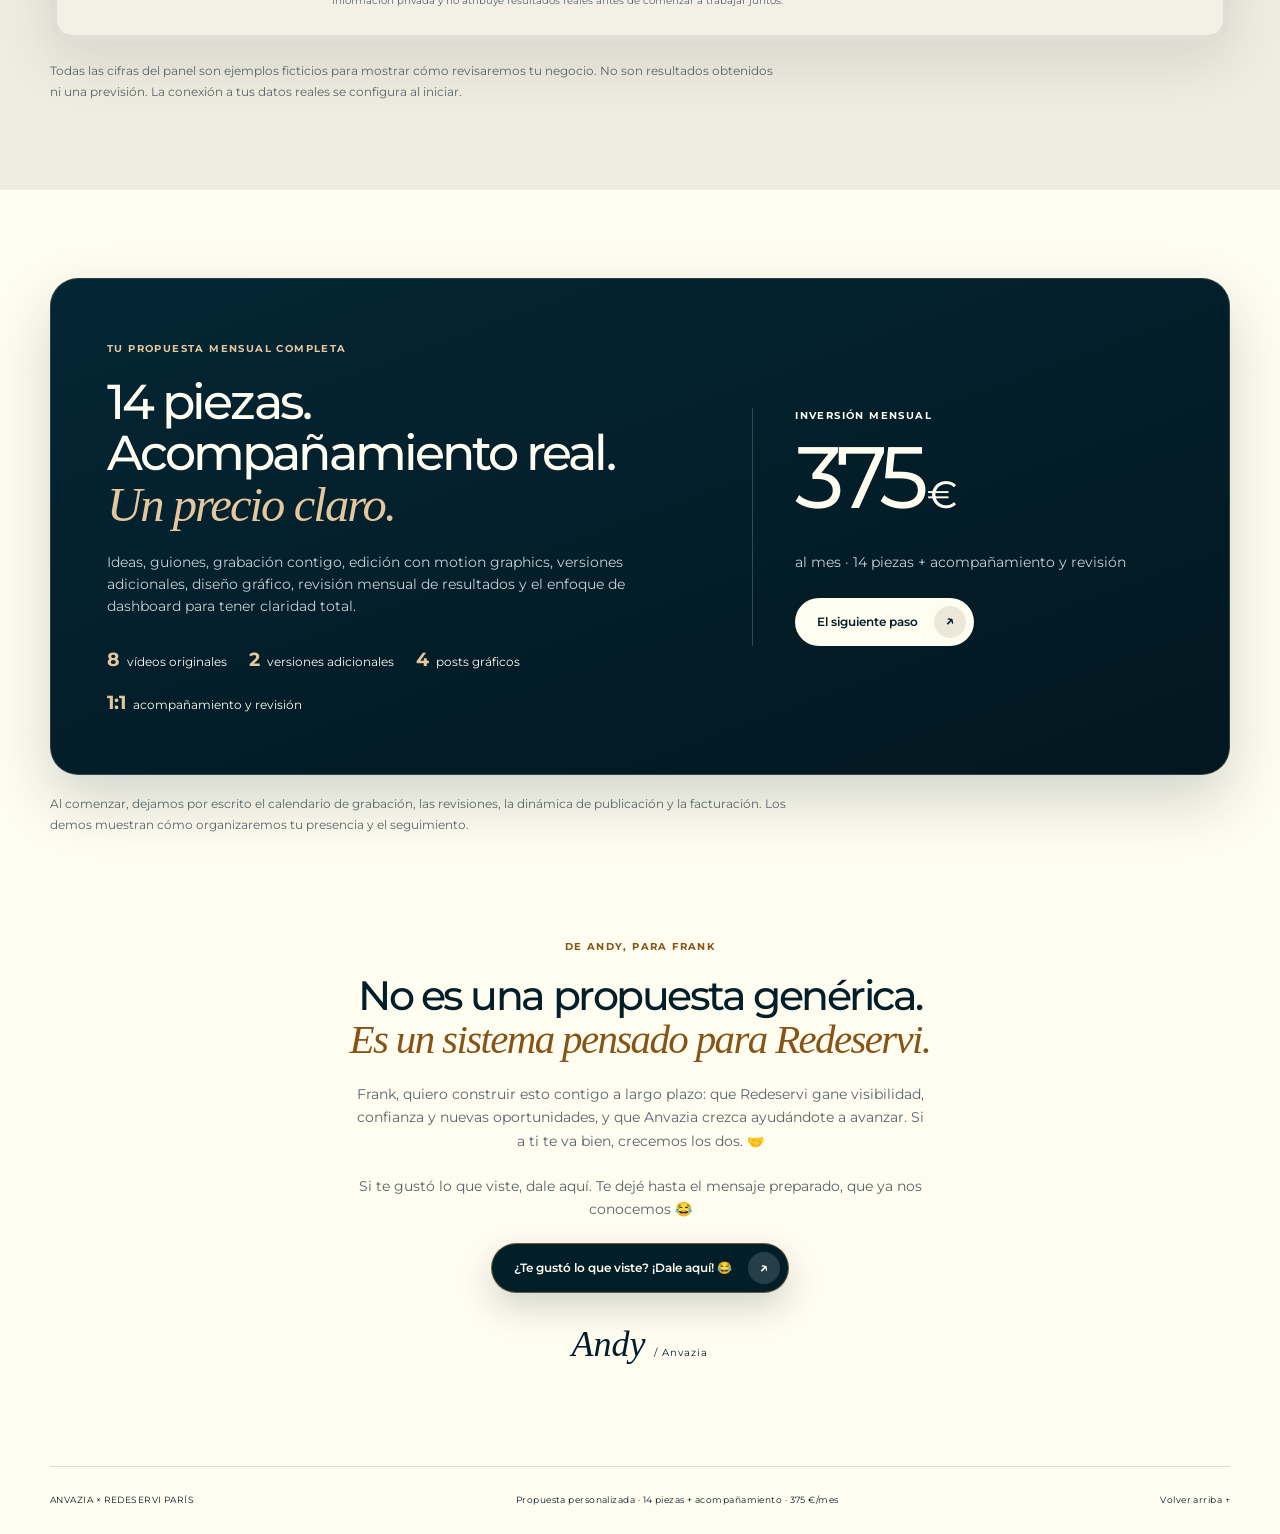
==== commit a567113c: "polish: reveal sections smoothly, animate CTA and optimize mobile motion" ====
--- a/index.html
+++ b/index.html
@@ -11,8 +11,8 @@
 <meta property="og:url" content="https://redeservi.anvazia.com">
 <meta property="og:image" content="https://redeservi.anvazia.com/web-assets/logo.png">
 <title>Frank, una propuesta para Redeservi · Anvazia</title>
-<link rel="stylesheet" href="web-assets/site.css?v=5">
-<script src="web-assets/site.js?v=5" defer></script>
+<link rel="stylesheet" href="web-assets/site.css?v=6">
+<script src="web-assets/site.js?v=6" defer></script>
 </head>
 <body>
 <div class="scroll-progress" id="scroll-progress" aria-hidden="true"></div>
@@ -160,12 +160,12 @@
    </div>
   </div>
   <div class="research-gallery" id="research-gallery" tabindex="0" aria-label="Capturas originales de investigación; desplaza para ver todas">
-   <figure><a data-local-href="web-assets/instagram.png" href="web-assets/instagram.png" target="_blank" rel="noopener noreferrer" data-lightbox="01 · Instagram · Identidad, presentación y destacados"><img data-local="web-assets/instagram.png" data-imgur="https://i.imgur.com/XdmT55O.png" src="web-assets/instagram.png" onerror="if(!this.dataset.fb){this.dataset.fb=1;this.src=this.dataset.imgur;}" alt="Captura del perfil de Instagram redeservi_paris" width="840" height="536"><span class="zoom-pill">Ampliar captura ↗</span></a><figcaption><b>01 · Instagram</b><span>Identidad, presentación y destacados</span></figcaption></figure>
-   <figure><a data-local-href="web-assets/facebook_perfil_aportado_1.png" href="web-assets/facebook_perfil_aportado_1.png" target="_blank" rel="noopener noreferrer" data-lightbox="02 · Facebook · Presencia y lenguaje de marca"><img data-local="web-assets/facebook_perfil_aportado_1.png" data-imgur="https://i.imgur.com/3qDGveB.png" src="web-assets/facebook_perfil_aportado_1.png" onerror="if(!this.dataset.fb){this.dataset.fb=1;this.src=this.dataset.imgur;}" alt="Captura del perfil de Facebook de Redeservi"><span class="zoom-pill">Ampliar captura ↗</span></a><figcaption><b>02 · Facebook</b><span>Presencia y lenguaje de marca</span></figcaption></figure>
-   <figure><a data-local-href="web-assets/facebook_reels_aportado.png" href="web-assets/facebook_reels_aportado.png" target="_blank" rel="noopener noreferrer" data-lightbox="03 · Reels actuales · Formatos y contenido publicado"><img data-local="web-assets/facebook_reels_aportado.png" data-imgur="https://i.imgur.com/71eprFX.png" src="web-assets/facebook_reels_aportado.png" onerror="if(!this.dataset.fb){this.dataset.fb=1;this.src=this.dataset.imgur;}" alt="Captura de la galería de Reels de Redeservi"><span class="zoom-pill">Ampliar captura ↗</span></a><figcaption><b>03 · Reels actuales</b><span>Formatos y contenido existente</span></figcaption></figure>
-   <figure><a data-local-href="web-assets/tiktok_perfil_aportado.png" href="web-assets/tiktok_perfil_aportado.png" target="_blank" rel="noopener noreferrer" data-lightbox="04 · TikTok · Tu presencia en vídeo corto"><img data-local="web-assets/tiktok_perfil_aportado.png" data-imgur="https://i.imgur.com/Koih0J7.png" src="web-assets/tiktok_perfil_aportado.png" onerror="if(!this.dataset.fb){this.dataset.fb=1;this.src=this.dataset.imgur;}" alt="Captura del perfil de TikTok de Redeservi"><span class="zoom-pill">Ampliar captura ↗</span></a><figcaption><b>04 · TikTok</b><span>Tu presencia en vídeo corto</span></figcaption></figure>
-   <figure><a data-local-href="web-assets/web_captura_completa_2026-10-28.png" href="web-assets/web_captura_completa_2026-10-28.png" target="_blank" rel="noopener noreferrer" data-lightbox="05 · Tu web actual · Identidad y servicios en París"><img data-local="web-assets/web_captura_completa_2026-10-28.png" data-imgur="https://i.imgur.com/hglrvMM.jpeg" src="web-assets/web_captura_completa_2026-10-28.png" onerror="if(!this.dataset.fb){this.dataset.fb=1;this.src=this.dataset.imgur;}" alt="Captura de la web de Redeservi tomada el 28 de octubre de 2026"><span class="zoom-pill">Ampliar captura ↗</span></a><figcaption><b>05 · Tu web actual</b><span>Identidad y recorrido del visitante</span></figcaption></figure>
-   <figure><a data-local-href="web-assets/facebook_perfil_aportado_2.png" href="web-assets/facebook_perfil_aportado_2.png" target="_blank" rel="noopener noreferrer" data-lightbox="06 · Facebook · Segunda vista de investigación"><img data-local="web-assets/facebook_perfil_aportado_2.png" data-imgur="https://i.imgur.com/keJvA2v.png" src="web-assets/facebook_perfil_aportado_2.png" onerror="if(!this.dataset.fb){this.dataset.fb=1;this.src=this.dataset.imgur;}" alt="Segunda captura de investigación del perfil de Facebook"><span class="zoom-pill">Ampliar captura ↗</span></a><figcaption><b>06 · Facebook, detalle</b><span>Material adicional de investigación</span></figcaption></figure>
+   <figure><a data-local-href="web-assets/instagram.png" href="web-assets/instagram.png" target="_blank" rel="noopener noreferrer" data-lightbox="01 · Instagram · Identidad, presentación y destacados"><img loading="lazy" decoding="async" data-local="web-assets/instagram.png" data-imgur="https://i.imgur.com/XdmT55O.png" src="web-assets/instagram.png" onerror="if(!this.dataset.fb){this.dataset.fb=1;this.src=this.dataset.imgur;}" alt="Captura del perfil de Instagram redeservi_paris" width="840" height="536"><span class="zoom-pill">Ampliar captura ↗</span></a><figcaption><b>01 · Instagram</b><span>Identidad, presentación y destacados</span></figcaption></figure>
+   <figure><a data-local-href="web-assets/facebook_perfil_aportado_1.png" href="web-assets/facebook_perfil_aportado_1.png" target="_blank" rel="noopener noreferrer" data-lightbox="02 · Facebook · Presencia y lenguaje de marca"><img loading="lazy" decoding="async" data-local="web-assets/facebook_perfil_aportado_1.png" data-imgur="https://i.imgur.com/3qDGveB.png" src="web-assets/facebook_perfil_aportado_1.png" onerror="if(!this.dataset.fb){this.dataset.fb=1;this.src=this.dataset.imgur;}" alt="Captura del perfil de Facebook de Redeservi"><span class="zoom-pill">Ampliar captura ↗</span></a><figcaption><b>02 · Facebook</b><span>Presencia y lenguaje de marca</span></figcaption></figure>
+   <figure><a data-local-href="web-assets/facebook_reels_aportado.png" href="web-assets/facebook_reels_aportado.png" target="_blank" rel="noopener noreferrer" data-lightbox="03 · Reels actuales · Formatos y contenido publicado"><img loading="lazy" decoding="async" data-local="web-assets/facebook_reels_aportado.png" data-imgur="https://i.imgur.com/71eprFX.png" src="web-assets/facebook_reels_aportado.png" onerror="if(!this.dataset.fb){this.dataset.fb=1;this.src=this.dataset.imgur;}" alt="Captura de la galería de Reels de Redeservi"><span class="zoom-pill">Ampliar captura ↗</span></a><figcaption><b>03 · Reels actuales</b><span>Formatos y contenido existente</span></figcaption></figure>
+   <figure><a data-local-href="web-assets/tiktok_perfil_aportado.png" href="web-assets/tiktok_perfil_aportado.png" target="_blank" rel="noopener noreferrer" data-lightbox="04 · TikTok · Tu presencia en vídeo corto"><img loading="lazy" decoding="async" data-local="web-assets/tiktok_perfil_aportado.png" data-imgur="https://i.imgur.com/Koih0J7.png" src="web-assets/tiktok_perfil_aportado.png" onerror="if(!this.dataset.fb){this.dataset.fb=1;this.src=this.dataset.imgur;}" alt="Captura del perfil de TikTok de Redeservi"><span class="zoom-pill">Ampliar captura ↗</span></a><figcaption><b>04 · TikTok</b><span>Tu presencia en vídeo corto</span></figcaption></figure>
+   <figure><a data-local-href="web-assets/web_captura_completa_2026-10-28.png" href="web-assets/web_captura_completa_2026-10-28.png" target="_blank" rel="noopener noreferrer" data-lightbox="05 · Tu web actual · Identidad y servicios en París"><img loading="lazy" decoding="async" data-local="web-assets/web_captura_completa_2026-10-28.png" data-imgur="https://i.imgur.com/hglrvMM.jpeg" src="web-assets/web_captura_completa_2026-10-28.png" onerror="if(!this.dataset.fb){this.dataset.fb=1;this.src=this.dataset.imgur;}" alt="Captura de la web de Redeservi tomada el 28 de octubre de 2026"><span class="zoom-pill">Ampliar captura ↗</span></a><figcaption><b>05 · Tu web actual</b><span>Identidad y recorrido del visitante</span></figcaption></figure>
+   <figure><a data-local-href="web-assets/facebook_perfil_aportado_2.png" href="web-assets/facebook_perfil_aportado_2.png" target="_blank" rel="noopener noreferrer" data-lightbox="06 · Facebook · Segunda vista de investigación"><img loading="lazy" decoding="async" data-local="web-assets/facebook_perfil_aportado_2.png" data-imgur="https://i.imgur.com/keJvA2v.png" src="web-assets/facebook_perfil_aportado_2.png" onerror="if(!this.dataset.fb){this.dataset.fb=1;this.src=this.dataset.imgur;}" alt="Segunda captura de investigación del perfil de Facebook"><span class="zoom-pill">Ampliar captura ↗</span></a><figcaption><b>06 · Facebook, detalle</b><span>Material adicional de investigación</span></figcaption></figure>
   </div>
   <p class="caption">Capturas tomadas por Andy durante el análisis previo. Pulsa cualquier tarjeta para abrirla en un visor dentro de la página.</p>
  </div>
--- a/web-assets/site.css
+++ b/web-assets/site.css
@@ -63,7 +63,7 @@
 
 /* Reveal & Stagger Motion */
 [data-reveal]{opacity:1;transform:translateY(0);transition:opacity .65s var(--ease),transform .65s var(--ease)}
-.js-ready [data-reveal]:not(.is-visible){opacity:1;transform:translateY(0)}
+.js-ready [data-reveal]:not(.is-visible){opacity:0;transform:translateY(22px)}
 .js-ready [data-reveal].is-visible [data-stagger="1"]{animation:card-rise .75s var(--ease) .06s both}
 .js-ready [data-reveal].is-visible [data-stagger="2"]{animation:card-rise .75s var(--ease) .18s both}
 .js-ready [data-reveal].is-visible [data-stagger="3"]{animation:card-rise .75s var(--ease) .3s both}
@@ -1090,6 +1090,46 @@
 .dashboard-footer{margin-top:18px;font-size:9.5px;color:var(--muted);display:flex;flex-wrap:wrap;align-items:center;gap:6px 12px}
 .dashboard-footer p{margin:0;max-width:88ch}
 .connection-dot{display:inline-block;width:7px;height:7px;border-radius:50%;background:#b48448}
+
+
+/* Polished proposal choreography: visible but never distracting. */
+.js-ready .hero-copy.is-visible h1{animation:hero-copy-enter .85s var(--ease) .08s both}
+.js-ready .hero-copy.is-visible .lead{animation:hero-copy-enter .8s var(--ease) .2s both}
+.js-ready .hero-copy.is-visible .hero-actions{animation:hero-copy-enter .75s var(--ease) .32s both}
+.js-ready .hero-copy.is-visible .byline{animation:hero-copy-enter .7s var(--ease) .42s both}
+@keyframes hero-copy-enter{from{opacity:0;transform:translateY(14px)}to{opacity:1;transform:translateY(0)}}
+
+.hero-copy h1 em{display:inline-block;position:relative}
+.hero-copy h1 em::after{
+ content:"";position:absolute;left:0;right:0;bottom:-5px;height:3px;
+ border-radius:999px;background:linear-gradient(90deg,var(--gold),var(--gold-bright),transparent);
+ transform-origin:left;transform:scaleX(1);pointer-events:none
+}
+.js-ready .hero-copy.is-visible h1 em::after{animation:hero-underline 1s var(--ease) .8s both}
+@keyframes hero-underline{from{transform:scaleX(0);opacity:.2}to{transform:scaleX(1);opacity:1}}
+
+.js-ready #propuesta.is-visible .offer-price>strong{animation:offer-price-enter .8s var(--spring) .2s both}
+@keyframes offer-price-enter{from{opacity:.2;transform:translateY(14px) scale(.97)}to{opacity:1;transform:translateY(0) scale(1)}}
+
+.closing .button{
+ position:relative;isolation:isolate;overflow:hidden;max-width:100%;text-align:left;
+ border:1px solid rgba(214,158,78,.48);
+ box-shadow:0 14px 34px rgba(2,30,41,.18)
+}
+.closing .button span{flex:0 0 32px}
+.closing .button::before{
+ content:"";position:absolute;inset:0;pointer-events:none;
+ background:linear-gradient(105deg,transparent 25%,rgba(255,253,240,.15) 50%,transparent 75%);
+ transform:translateX(-130%);animation:whatsapp-glint 7s ease-in-out 1.4s infinite
+}
+.closing .button:hover{box-shadow:0 18px 38px rgba(2,30,41,.24)}
+@keyframes whatsapp-glint{
+ 0%,69%{transform:translateX(-130%)}
+ 85%,100%{transform:translateX(130%)}
+}
+@media(max-width:420px){.closing .button{width:100%;font-size:11px;padding-left:16px}}
+
+/* Keep all important information visible for motion-sensitive visitors. */
 
 /* Responsive Breakpoints */
 @media(max-width:1040px){
